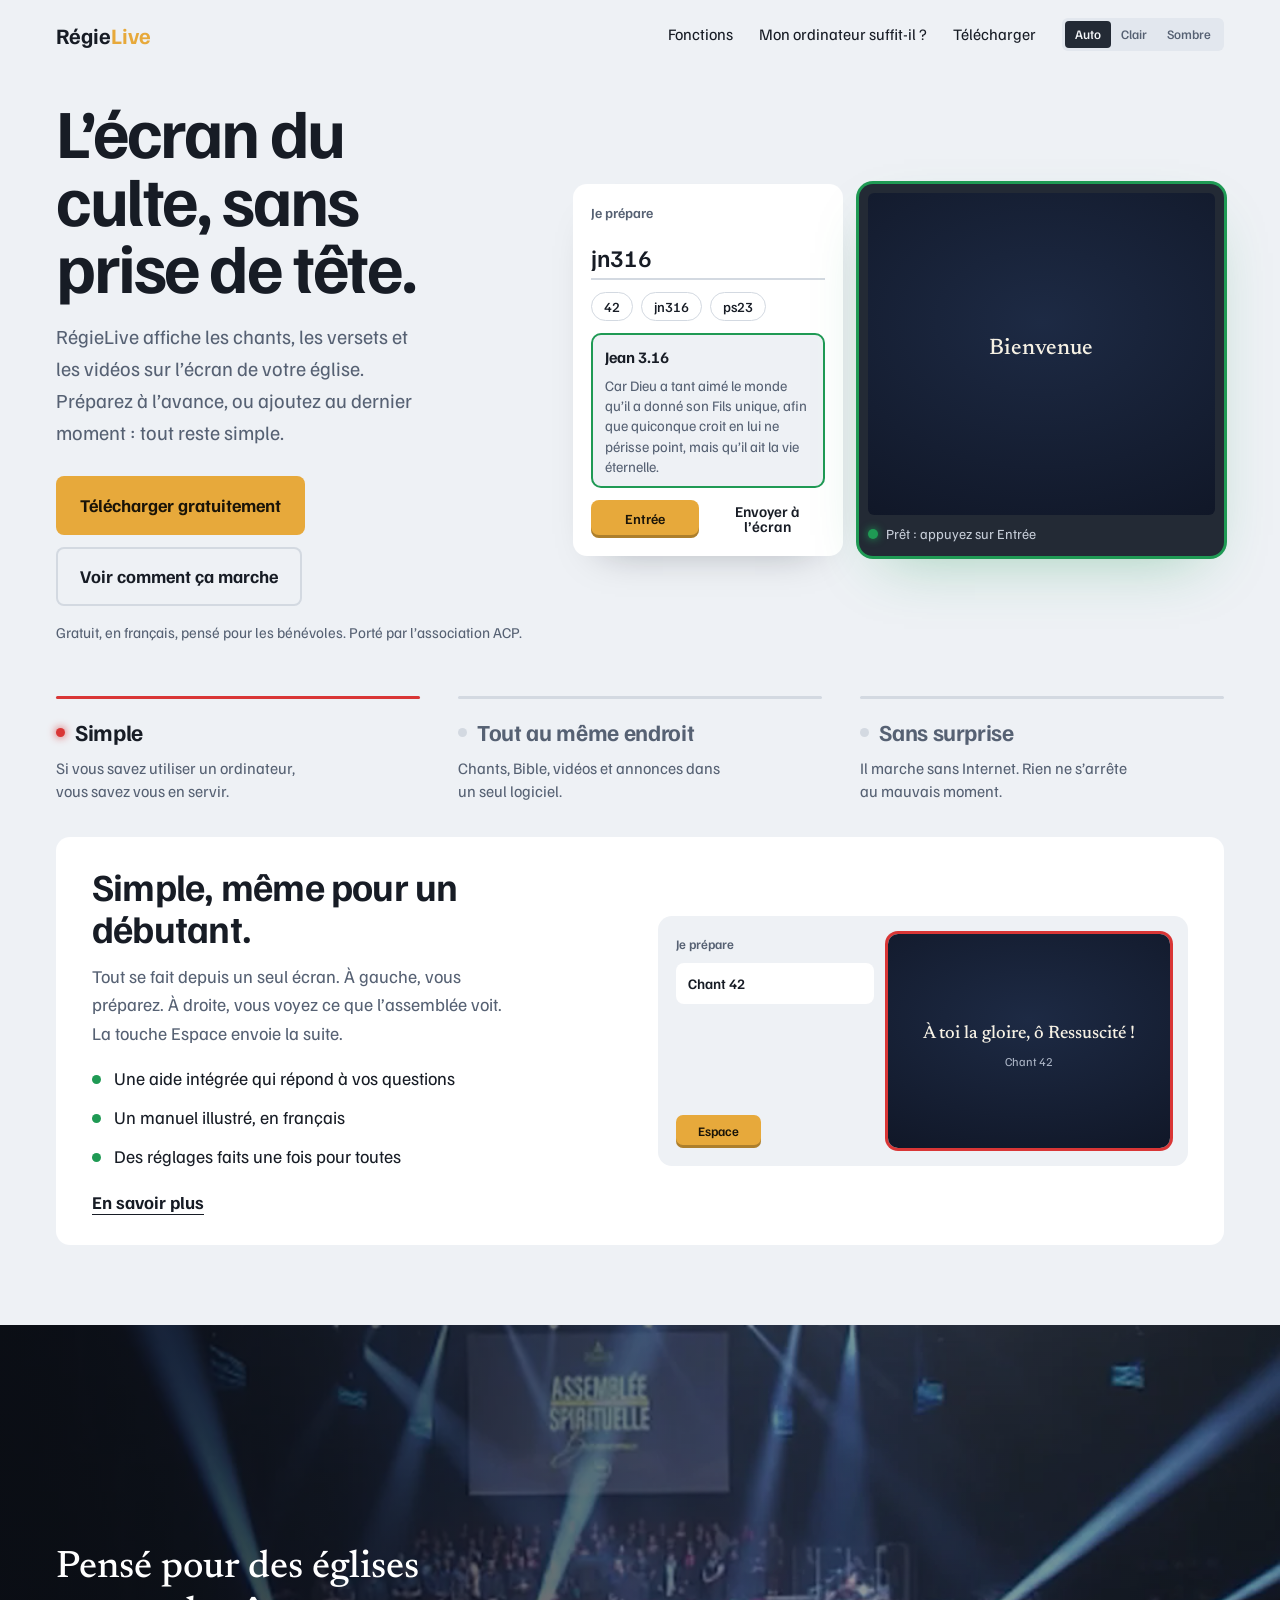
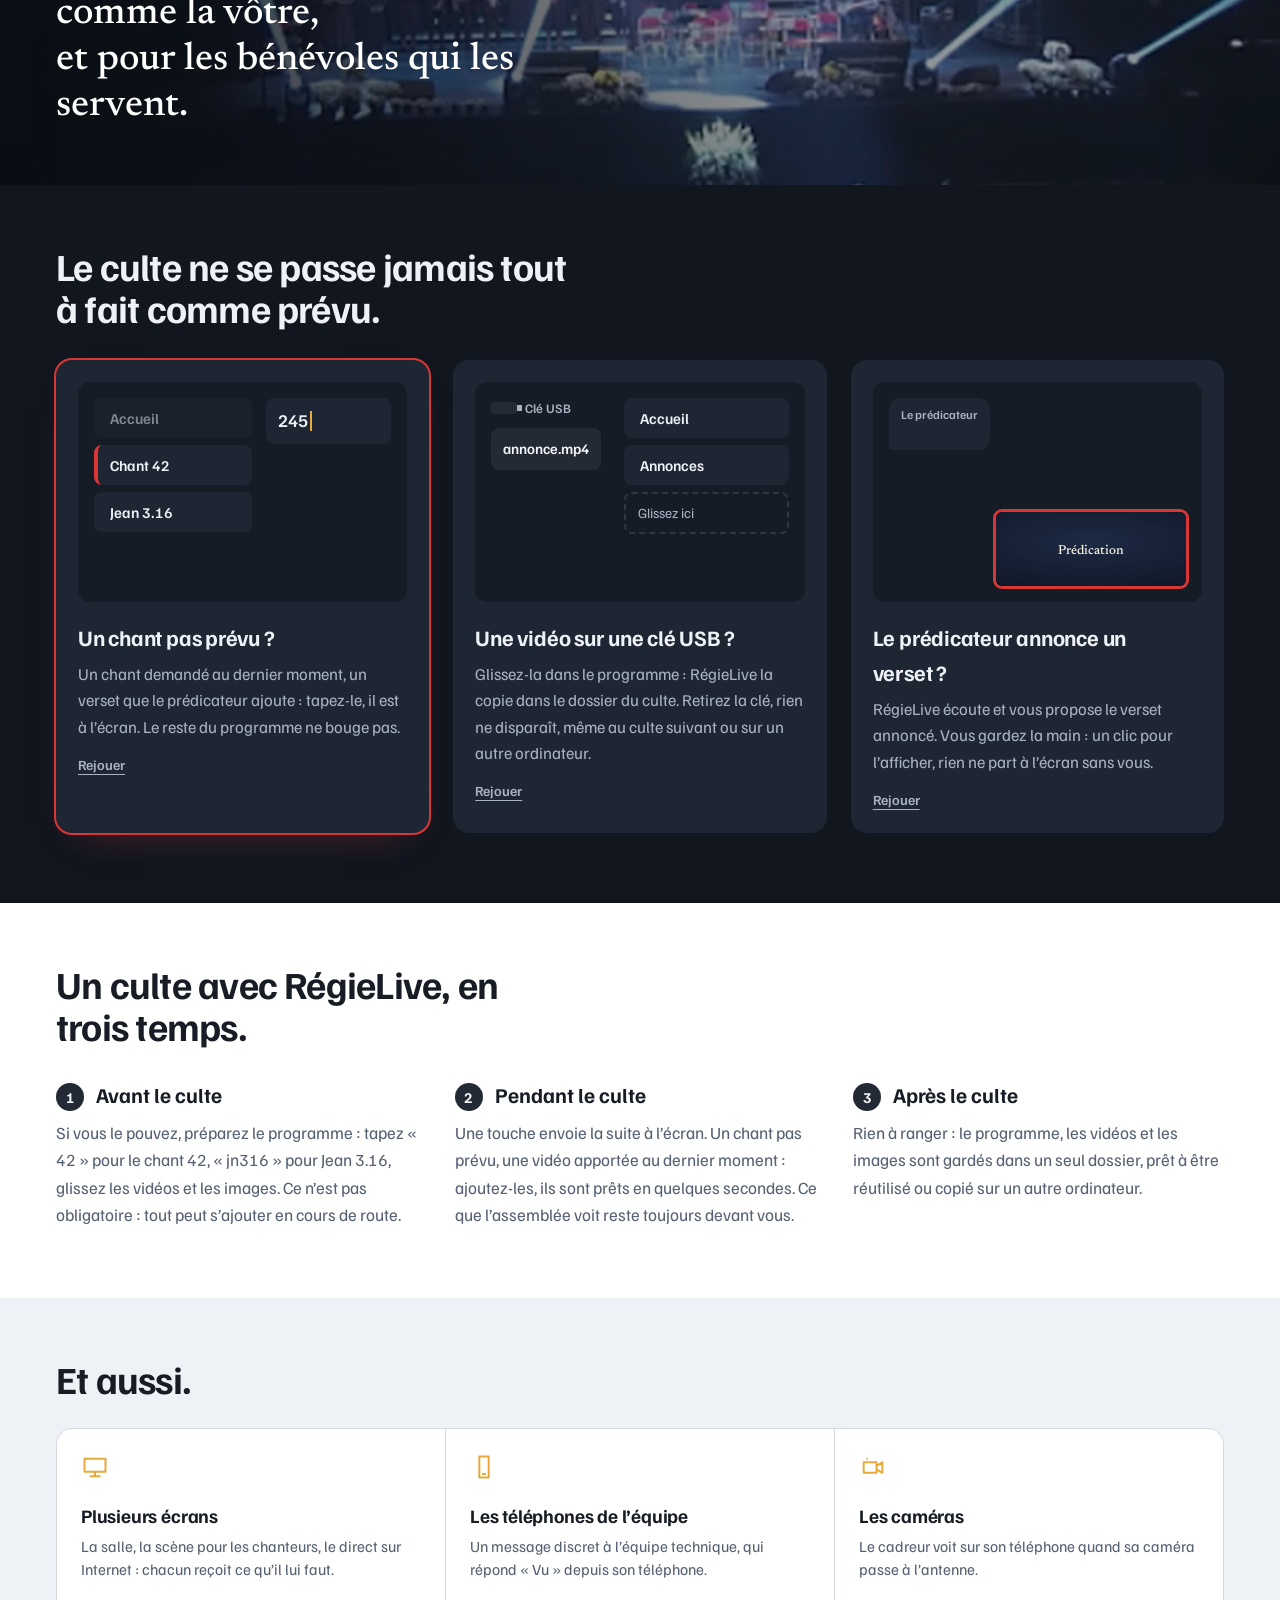
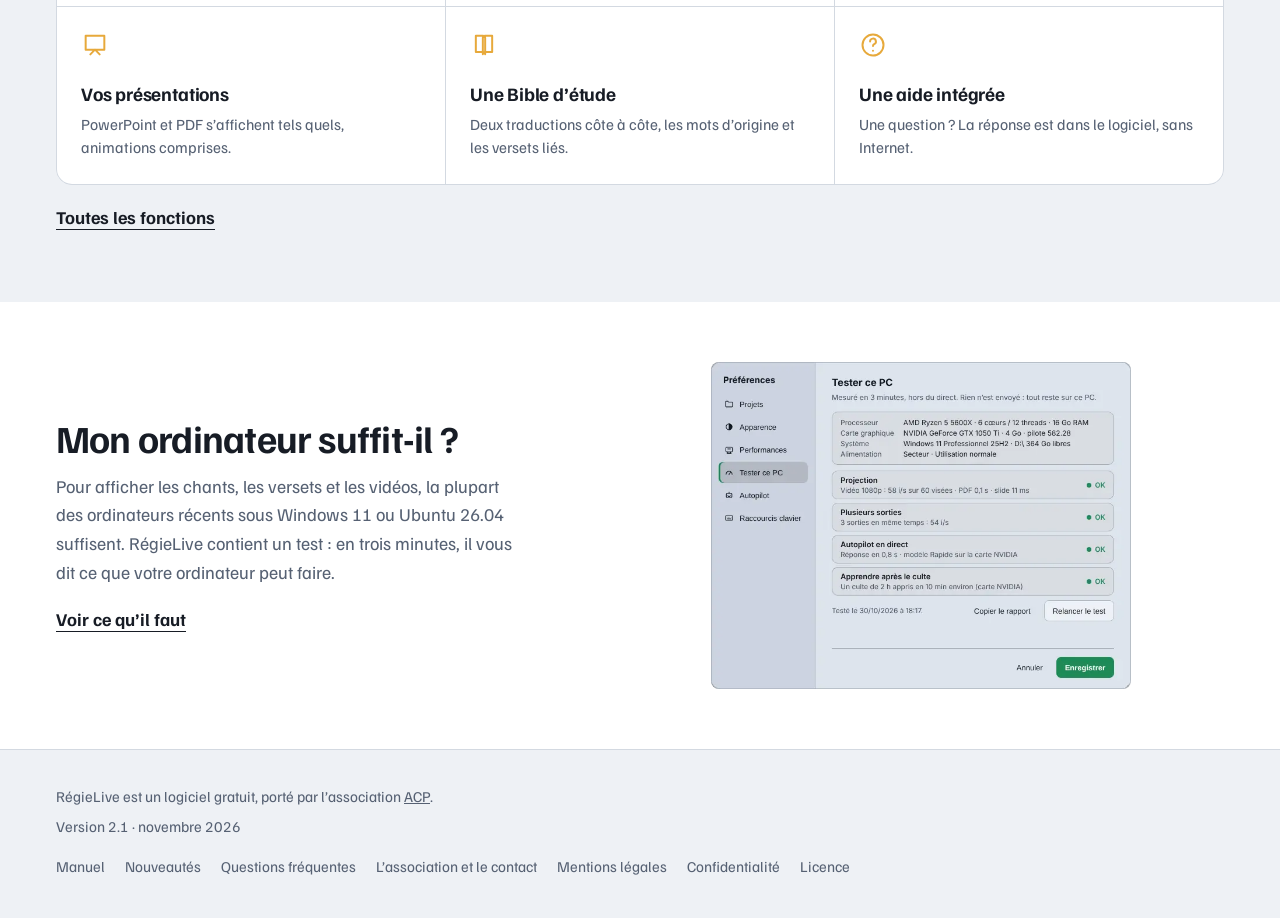
==== index.html @ 7fa7a5da "Dates : mois et année seulement (pied de page, Télécharger, Nouveautés 2.1, manuel) Co-Authored-By: " ====
<!doctype html>
<html lang="fr"><head><meta charset="utf-8"><meta name="viewport" content="width=device-width,initial-scale=1">
<meta name="darkreader-lock"><!-- le site a ses propres thèmes clair et sombre : Dark Reader ne le modifie pas -->
<meta name="color-scheme" content="light dark">
<title>RégieLive — l’écran du culte, sans prise de tête</title>
<meta name="description" content="RégieLive affiche les chants, les versets et les vidéos sur l’écran de votre église. Gratuit, en français, pensé pour les bénévoles.">
<link rel="canonical" href="https://regielive.github.io/">
<meta property="og:type" content="website"><meta property="og:locale" content="fr_FR"><meta property="og:site_name" content="RégieLive">
<meta property="og:title" content="RégieLive — l’écran du culte, sans prise de tête"><meta property="og:description" content="RégieLive affiche les chants, les versets et les vidéos sur l’écran de votre église. Gratuit, en français, pensé pour les bénévoles.">
<meta property="og:url" content="https://regielive.github.io/"><meta property="og:image" content="https://regielive.github.io/img/partage.png">
<meta name="twitter:card" content="summary_large_image">
<link rel="icon" href="img/icone.png" type="image/png"><link rel="apple-touch-icon" href="img/icone-180.png">
<link rel="preload" href="assets/polices/familjen-grotesk-latin-wght-normal.woff2" as="font" type="font/woff2" crossorigin>
<link rel="stylesheet" href="assets/site.css">
<script>try{const t=localStorage.getItem("rl-theme");if(t==="clair"||t==="sombre")document.documentElement.dataset.theme=t;}catch(_){}</script>
</head><body>
<a class="skip" href="#contenu">Aller au contenu</a>
<header class="l"><a class="logo" href="index.html" aria-label="RégieLive, accueil">Régie<b>Live</b></a>
 <nav aria-label="Menu principal"><a href="fonctions.html">Fonctions</a><a href="ordinateur.html">Mon ordinateur suffit-il ?</a><a href="telecharger.html">Télécharger</a>
  <div class="theme" role="group" aria-label="Apparence"><button data-t="auto">Auto</button><button data-t="clair">Clair</button><button data-t="sombre">Sombre</button></div>
  <details class="menu-m"><summary>Menu</summary><div><a href="index.html">Accueil</a><a href="fonctions.html">Fonctions</a><a href="ordinateur.html">Mon ordinateur suffit-il ?</a><a href="telecharger.html">Télécharger</a><a href="manuel.html">Manuel</a><a href="nouveautes.html">Nouveautés</a><a href="questions.html">Questions fréquentes</a><a href="association.html">L’association et le contact</a><a href="mentions-legales.html">Mentions légales</a><a href="confidentialite.html">Confidentialité</a><a href="licence.html">Licence</a></div></details></nav>
</header>
<main id="contenu">

<section class="hero l">
 <div>
  <h1>L’écran du culte, sans prise de tête.</h1>
  <p class="lead">RégieLive affiche les chants, les versets et les vidéos sur l’écran de votre église. Préparez à l’avance, ou ajoutez au dernier moment : tout reste simple.</p>
  <div class="cta"><a class="btn" href="telecharger.html">Télécharger gratuitement</a><a class="btn alt" href="#culte">Voir comment ça marche</a></div>
  <p class="gratuit">Gratuit, en français, pensé pour les bénévoles. Porté par l’association ACP.</p>
 </div>
 <div class="demo" id="demo" aria-label="Essayez : préparez puis envoyez à l’écran">
  <div class="prep">
   <p class="etiq">Je prépare</p>
   <label class="champ"><span class="sr">Numéro de chant ou référence biblique</span><input id="q" autocomplete="off" spellcheck="false" placeholder="42 ou jn316"></label>
   <div class="puces"><button data-q="42">42</button><button data-q="jn316">jn316</button><button data-q="ps23">ps23</button></div>
   <div class="carte-prep" id="cp"><b id="cpT">Tapez un numéro de chant ou un verset</b><span id="cpX">Par exemple 42, ou jn316 pour Jean 3.16.</span></div>
   <button class="espace" id="go" disabled><kbd id="kc">Espace</kbd><span>Envoyer à l’écran</span></button>
  </div>
  <figure class="eglise" id="eg">
   <div class="toile" id="toile"><p id="tx">Bienvenue</p><small id="tr"></small></div>
   <figcaption><i class="led"></i><span id="etat">L’écran de l’église</span></figcaption>
  </figure>
 </div>
</section>

<section class="l detail-w" aria-label="Pourquoi RégieLive">
 <div class="axes" role="tablist">
  <button class="ax on" role="tab" aria-selected="true" data-k="simple"><i></i><b>Simple</b><span>Si vous savez utiliser un ordinateur, vous savez vous en servir.</span></button>
  <button class="ax" role="tab" aria-selected="false" data-k="tout"><i></i><b>Tout au même endroit</b><span>Chants, Bible, vidéos et annonces dans un seul logiciel.</span></button>
  <button class="ax" role="tab" aria-selected="false" data-k="sur"><i></i><b>Sans surprise</b><span>Il marche sans Internet. Rien ne s’arrête au mauvais moment.</span></button>
 </div>
 <div class="detail" role="tabpanel" aria-live="polite"><div><h2 id="dt"></h2><p id="dp"></p><ul id="dl"></ul><a class="plus" href="fonctions.html" id="dm">En savoir plus</a></div><div class="stage" id="stage" aria-hidden="true"></div></div>
</section>

<section class="bande" aria-label="RégieLive pendant un culte">
 <img src="img/culte.webp" alt="Une assemblée pendant un culte, l’écran au-dessus de la scène" loading="lazy"><!-- À COMPLÉTER : photo provisoire, à remplacer par une vraie photo de culte (avec l’accord des personnes visibles) -->
 <div class="bande-t l"><p>Pensé pour des églises comme la vôtre,<br>et pour les bénévoles qui les servent.</p></div>
</section>
<section class="imprevu l" aria-labelledby="imp-t">
 <h2 id="imp-t">Le culte ne se passe jamais tout à fait comme prévu.</h2>
 <div class="imp-g">
  <article class="imp" id="impA">
   <div class="scene">
    <div class="prog" aria-hidden="true">
     <div class="it fait">Accueil</div><div class="it ecran" id="aCur">Chant 42</div><div class="it">Jean 3.16</div>
    </div>
    <div class="tape" aria-hidden="true"><span id="aTape"></span><i></i></div>
   </div>
   <h3>Un chant pas prévu&nbsp;?</h3>
   <p>Un chant demandé au dernier moment, un verset que le prédicateur ajoute : tapez-le, il est à l’écran. Le reste du programme ne bouge pas.</p>
   <button class="rejouer" data-r="A">Rejouer</button>
  </article>
  <article class="imp" id="impB">
   <div class="scene">
    <div class="usb" id="usb"><span class="cle">Clé USB</span><span class="fichier" id="fic" tabindex="0" role="button" aria-label="Faire glisser annonce.mp4 dans le programme">annonce.mp4</span></div>
    <div class="prog zone" id="zone"><div class="it">Accueil</div><div class="it">Annonces</div><div class="depot" id="depot">Glissez ici</div></div>
   </div>
   <h3>Une vidéo sur une clé USB&nbsp;?</h3>
   <p>Glissez-la dans le programme : RégieLive la copie dans le dossier du culte. Retirez la clé, rien ne disparaît, même au culte suivant ou sur un autre ordinateur.</p>
   <button class="rejouer" data-r="B">Rejouer</button>
  </article>
  <article class="imp" id="impC">
   <div class="scene sceneC">
    <div class="voix" id="voix" aria-hidden="true"><span class="qui">Le prédicateur</span><span id="cTxt"></span></div>
    <div class="propose" id="prop"><span>Jean 3.16</span><button id="cAff">Afficher</button></div>
    <div class="mini" id="mini"><p id="cEcran">Prédication</p></div>
   </div>
   <h3>Le prédicateur annonce un verset&nbsp;?</h3>
   <p>RégieLive écoute et vous propose le verset annoncé. Vous gardez la main : un clic pour l’afficher, rien ne part à l’écran sans vous.</p>
   <button class="rejouer" data-r="C">Rejouer</button>
  </article>
 </div>
</section>
<section class="etapes l" id="culte">
 <h2>Un culte avec RégieLive, en trois temps.</h2>
 <div class="trois">
  <div><h3>Avant le culte</h3><p>Si vous le pouvez, préparez le programme : tapez « 42 » pour le chant 42, « jn316 » pour Jean 3.16, glissez les vidéos et les images. Ce n’est pas obligatoire : tout peut s’ajouter en cours de route.</p></div>
  <div><h3>Pendant le culte</h3><p>Une touche envoie la suite à l’écran. Un chant pas prévu, une vidéo apportée au dernier moment : ajoutez-les, ils sont prêts en quelques secondes. Ce que l’assemblée voit reste toujours devant vous.</p></div>
  <div><h3>Après le culte</h3><p>Rien à ranger : le programme, les vidéos et les images sont gardés dans un seul dossier, prêt à être réutilisé ou copié sur un autre ordinateur.</p></div>
 </div>
</section>

<section class="aussi l" aria-labelledby="aussi-t">
 <h2 id="aussi-t">Et aussi.</h2>
 <div class="tuiles">
  <div class="tuile"><svg viewBox="0 0 24 24" aria-hidden="true"><path d="M3 5h18v11H3zM8 20h8M12 16v4"/></svg><h3>Plusieurs écrans</h3><p>La salle, la scène pour les chanteurs, le direct sur Internet : chacun reçoit ce qu’il lui faut.</p></div>
  <div class="tuile"><svg viewBox="0 0 24 24" aria-hidden="true"><path d="M8 3h8v18H8zM11 18h2"/></svg><h3>Les téléphones de l’équipe</h3><p>Un message discret à l’équipe technique, qui répond « Vu » depuis son téléphone.</p></div>
  <div class="tuile"><svg viewBox="0 0 24 24" aria-hidden="true"><path d="M4 8h11v9H4zM15 11l5-3v9l-5-3M7 5h.01"/></svg><h3>Les caméras</h3><p>Le cadreur voit sur son téléphone quand sa caméra passe à l’antenne.</p></div>
  <div class="tuile"><svg viewBox="0 0 24 24" aria-hidden="true"><path d="M4 4h16v12H4zM8 20l4-4 4 4"/></svg><h3>Vos présentations</h3><p>PowerPoint et PDF s’affichent tels quels, animations comprises.</p></div>
  <div class="tuile"><svg viewBox="0 0 24 24" aria-hidden="true"><path d="M5 4h6a2 2 0 0 1 2 2v14a2 2 0 0 0-2-2H5zM19 4h-6a2 2 0 0 0-2 2v14a2 2 0 0 1 2-2h6z"/></svg><h3>Une Bible d’étude</h3><p>Deux traductions côte à côte, les mots d’origine et les versets liés.</p></div>
  <div class="tuile"><svg viewBox="0 0 24 24" aria-hidden="true"><path d="M12 21a9 9 0 1 0 0-18 9 9 0 0 0 0 18zM9.5 9a2.5 2.5 0 1 1 3.5 2.3c-.6.3-1 .9-1 1.6M12 17h.01"/></svg><h3>Une aide intégrée</h3><p>Une question ? La réponse est dans le logiciel, sans Internet.</p></div>
 </div>
 <a class="plus" href="fonctions.html">Toutes les fonctions</a>
</section>
<section class="pc l" id="pc">
 <div><h2>Mon ordinateur suffit-il ?</h2><p>Pour afficher les chants, les versets et les vidéos, la plupart des ordinateurs récents sous Windows 11 ou Ubuntu 26.04 suffisent. RégieLive contient un test : en trois minutes, il vous dit ce que votre ordinateur peut faire.</p><a class="plus" href="ordinateur.html">Voir ce qu’il faut</a></div>
 <div><img class="v-clair" src="img/s13-bench.webp" alt="Le test « Tester ce PC » de RégieLive" loading="lazy"><img class="v-sombre" src="img/s13-bench-sombre.webp" alt="Le test « Tester ce PC » de RégieLive" loading="lazy"></div>
</section>

</main>
<footer class="l"><div class="pied"><span>RégieLive est un logiciel gratuit, porté par l’association <a href="https://acproduction-asso.github.io" target="_blank" rel="noopener">ACP</a>.</span><span>Version 2.1 · novembre 2026</span></div><nav aria-label="Pied de page"><a href="manuel.html">Manuel</a><a href="nouveautes.html">Nouveautés</a><a href="questions.html">Questions fréquentes</a><a href="association.html">L’association et le contact</a><a href="mentions-legales.html">Mentions légales</a><a href="confidentialite.html">Confidentialité</a><a href="licence.html">Licence</a></nav></footer>
<script src="assets/theme.js"></script><script src="assets/accueil.js"></script>
</body></html>
---- assets/site.css ----
/* Site RégieLive — style commun. Polices : Familjen Grotesk et Newsreader (licence SIL OFL). */
@font-face{font-family:'Familjen Grotesk Variable';font-style:normal;font-display:swap;font-weight:400 700;src:url(polices/familjen-grotesk-latin-wght-normal.woff2) format('woff2-variations');unicode-range: U+0000-00FF,U+0131,U+0152-0153,U+02BB-02BC,U+02C6,U+02DA,U+02DC,U+0304,U+0308,U+0329,U+2000-206F,U+20AC,U+2122,U+2191,U+2193,U+2212,U+2215,U+FEFF,U+FFFD}
@font-face{font-family:'Familjen Grotesk Variable';font-style:normal;font-display:swap;font-weight:400 700;src:url(polices/familjen-grotesk-latin-ext-wght-normal.woff2) format('woff2-variations');unicode-range: U+0100-02BA,U+02BD-02C5,U+02C7-02CC,U+02CE-02D7,U+02DD-02FF,U+0304,U+0308,U+0329,U+1D00-1DBF,U+1E00-1E9F,U+1EF2-1EFF,U+2020,U+20A0-20AB,U+20AD-20C0,U+2113,U+2C60-2C7F,U+A720-A7FF}
@font-face{font-family:'Newsreader Variable';font-style:normal;font-display:swap;font-weight:200 800;src:url(polices/newsreader-latin-wght-normal.woff2) format('woff2-variations');unicode-range: U+0000-00FF,U+0131,U+0152-0153,U+02BB-02BC,U+02C6,U+02DA,U+02DC,U+0304,U+0308,U+0329,U+2000-206F,U+20AC,U+2122,U+2191,U+2193,U+2212,U+2215,U+FEFF,U+FFFD}
@font-face{font-family:'Newsreader Variable';font-style:normal;font-display:swap;font-weight:200 800;src:url(polices/newsreader-latin-ext-wght-normal.woff2) format('woff2-variations');unicode-range: U+0100-02BA,U+02BD-02C5,U+02C7-02CC,U+02CE-02D7,U+02DD-02FF,U+0304,U+0308,U+0329,U+1D00-1DBF,U+1E00-1E9F,U+1EF2-1EFF,U+2020,U+20A0-20AB,U+20AD-20C0,U+2113,U+2C60-2C7F,U+A720-A7FF}

:root{--fond:#eef1f5;--panneau:#e2e7ee;--touche:#232a35;--toucheT:#f4f6f9;--encre:#171c25;--doux:#566173;--trait:#d3d9e1;--ecran:#10141b;--ecranT:#d7dde6;
 --rouge:#d93636;--vert:#1f9a54;--or:#e7a93b;--carte:#ffffff}
@media (prefers-color-scheme:dark){:root:not([data-theme="clair"]){--fond:#1b2029;--panneau:#262c37;--touche:#3a4250;--toucheT:#eef1f5;--encre:#e9edf3;--doux:#a3adbd;--trait:#333b48;--ecran:#0c0f15;--carte:#222833}}
:root[data-theme="sombre"]{--fond:#1b2029;--panneau:#262c37;--touche:#3a4250;--toucheT:#eef1f5;--encre:#e9edf3;--doux:#a3adbd;--trait:#333b48;--ecran:#0c0f15;--carte:#222833}
*{box-sizing:border-box;margin:0}
html{background:var(--fond);color-scheme:light}
@media (prefers-color-scheme:dark){html:not([data-theme="clair"]){color-scheme:dark}}
html[data-theme="sombre"]{color-scheme:dark}
body{min-height:100vh;color:var(--encre);font:400 18px/1.6 "Familjen Grotesk Variable",system-ui,sans-serif;}
a{color:inherit}
.l{padding-left:clamp(16px,5vw,56px);padding-right:clamp(16px,5vw,56px)}
header{display:flex;justify-content:space-between;align-items:center;gap:16px;padding-top:18px;padding-bottom:18px}
.logo{font:700 22px/1 "Familjen Grotesk Variable"}.logo b{color:var(--or)}
nav{display:flex;gap:26px;font-size:16px;align-items:center}nav a{text-decoration:none}nav a:hover{text-decoration:underline;text-underline-offset:5px}
.theme{display:flex;background:var(--panneau);border-radius:6px;padding:3px}
.theme button{border:0;background:transparent;color:var(--doux);font:500 13px/1 "Familjen Grotesk Variable";padding:7px 10px;border-radius:4px;cursor:pointer}
.theme button[aria-pressed="true"]{background:var(--touche);color:var(--toucheT)}
.theme button:focus-visible,.btn:focus-visible,.ax:focus-visible,.plus:focus-visible{outline:3px solid var(--or);outline-offset:3px}
/* accueil */
.hero{padding-top:28px;padding-bottom:44px;display:grid;grid-template-columns:.9fr 1.25fr;gap:48px;align-items:center}
h1{font:700 clamp(40px,5.4vw,78px)/.98 "Familjen Grotesk Variable";letter-spacing:-.035em;max-width:11ch}
.lead{margin-top:20px;color:var(--doux);max-width:34ch;font-size:20px}
.cta{margin-top:28px;display:flex;gap:12px;flex-wrap:wrap;align-items:center}
.btn{padding:15px 24px;border-radius:8px;background:var(--or);color:#1a1408;font-weight:700;text-decoration:none;display:inline-block;transition:transform .15s}.btn:hover{transform:translateY(-1px)}
.btn.alt{background:transparent;color:var(--encre);box-shadow:inset 0 0 0 2px var(--trait)}.btn.alt:hover{box-shadow:inset 0 0 0 2px var(--encre)}
.gratuit{margin-top:14px;font-size:15px;color:var(--doux)}
/* le moniteur « à l'antenne » */
.mon{background:var(--touche);border-radius:12px;padding:9px 9px 11px;box-shadow:0 0 0 3px var(--rouge),0 24px 60px -24px rgba(217,54,54,.45),0 30px 60px -30px rgba(10,15,25,.5);transition:box-shadow .3s}
.mon.pvw{box-shadow:0 0 0 3px var(--vert),0 24px 60px -24px rgba(31,154,84,.4),0 30px 60px -30px rgba(10,15,25,.5)}
.mon .img{transition:opacity .35s}.mon .img.out{opacity:.15}
.mon .img{aspect-ratio:16/10;background:var(--ecran) center/cover no-repeat;border-radius:3px;display:grid;place-items:end start;transition:background-image .2s}
.mon figcaption{color:#c6cdd8;font-size:14px;margin-top:8px;display:flex;align-items:center;gap:8px}
.led{width:10px;height:10px;border-radius:50%;background:var(--rouge);box-shadow:0 0 8px var(--rouge)}
/* mini-démo : préparer à gauche, l'écran de l'église à droite */
.demo{display:grid;grid-template-columns:.85fr 1.15fr;gap:16px;align-items:stretch}
.prep{background:var(--carte);border-radius:14px;padding:18px;display:flex;flex-direction:column;gap:12px;box-shadow:0 20px 40px -28px rgba(10,15,25,.35)}
.etiq{font-size:14px;color:var(--doux);font-weight:600}
.sr{position:absolute;width:1px;height:1px;overflow:hidden;clip:rect(0 0 0 0)}
.champ input{width:100%;font:600 24px/1.2 "Familjen Grotesk Variable";color:var(--encre);background:transparent;border:0;border-bottom:2px solid var(--trait);padding:6px 0}
.champ input:focus{outline:none;border-bottom-color:var(--or)}
.puces{display:flex;gap:8px}.puces button{border:1px solid var(--trait);background:transparent;color:var(--encre);border-radius:999px;padding:4px 12px;font:500 14px/1.4 "Familjen Grotesk Variable";cursor:pointer}
.puces button:hover,.puces button:focus-visible{border-color:var(--or);outline:none}
.carte-prep{border-radius:10px;background:var(--fond);padding:12px 14px;min-height:92px;transition:box-shadow .25s}
.carte-prep b{display:block;font-size:16px}.carte-prep span{display:block;color:var(--doux);font-size:14.5px;line-height:1.4;margin-top:4px}
.carte-prep.pret{box-shadow:inset 0 0 0 2px var(--vert)}
.espace{margin-top:auto;display:flex;align-items:center;gap:12px;border:0;background:transparent;color:var(--encre);font:600 15px/1 "Familjen Grotesk Variable";cursor:pointer;padding:0}
.espace kbd{font:600 14px/1 "Familjen Grotesk Variable";padding:12px 34px;border-radius:8px;background:var(--fond);box-shadow:inset 0 -3px 0 var(--trait),0 0 0 1px var(--trait);color:var(--encre);transition:transform .08s,box-shadow .08s}
.espace:not(:disabled) kbd{background:var(--or);color:#1a1408;box-shadow:inset 0 -3px 0 rgba(0,0,0,.25)}
.espace.appui kbd{transform:translateY(2px);box-shadow:inset 0 -1px 0 rgba(0,0,0,.25)}
.espace:disabled{cursor:default;color:var(--doux)}
.espace:focus-visible{outline:3px solid var(--or);outline-offset:4px;border-radius:8px}
.eglise{background:var(--touche);border-radius:14px;padding:9px 9px 11px;box-shadow:0 0 0 3px var(--rouge),0 24px 60px -24px rgba(217,54,54,.45);transition:box-shadow .3s;display:flex;flex-direction:column}
.eglise.pvw{box-shadow:0 0 0 3px var(--vert),0 24px 60px -24px rgba(31,154,84,.4)}
.toile{flex:1;aspect-ratio:16/10;border-radius:6px;background:radial-gradient(120% 90% at 50% 40%,#1d2a44,#0d1220);display:grid;place-content:center;text-align:center;padding:6% 8%;overflow:hidden}
.toile p{color:#f6f1e4;font:500 clamp(17px,1.75vw,26px)/1.28 "Newsreader Variable",Georgia,serif;text-wrap:balance;transition:opacity .3s,transform .3s}
.toile small{color:#aeb7c8;font-size:13px;margin-top:10px;display:block;transition:opacity .3s}
.toile.sort p,.toile.sort small{opacity:0;transform:translateY(-8px)}
.toile.entre p{animation:entre .4s ease}
@keyframes entre{from{opacity:0;transform:translateX(-18px)}to{opacity:1;transform:none}}
.eglise figcaption{color:#c6cdd8;font-size:14px;margin-top:8px;display:flex;align-items:center;gap:8px}
.eglise .led{width:10px;height:10px;border-radius:50%;background:var(--rouge);box-shadow:0 0 8px var(--rouge)}
.eglise.pvw .led{background:var(--vert);box-shadow:0 0 8px var(--vert)}
@media (max-width:900px){.demo{grid-template-columns:1fr}.eglise{order:-1}}
@media (prefers-reduced-motion:reduce){.toile p,.toile small,.eglise,.carte-prep{transition:none}.toile.entre p{animation:none}}
/* trois onglets : titre, phrase, trait qui se remplit (rouge = à l'écran, vert au survol) */
.axes{display:grid;grid-template-columns:repeat(3,1fr);gap:clamp(18px,3vw,40px);margin-top:8px}
.ax{appearance:none;border:0;background:none;color:var(--encre);text-align:left;cursor:pointer;padding:18px 0 4px;font:inherit;position:relative}
.ax::before{content:"";position:absolute;left:0;right:0;top:0;height:3px;border-radius:2px;background:var(--trait)}
.ax i{position:absolute;left:0;top:0;height:3px;border-radius:2px;width:0;background:var(--rouge)}
.ax:hover::before{background:var(--vert)}
.ax.on i{width:100%}
.ax.on.anim i{width:0;animation:remplit var(--d,7s) linear forwards}
@keyframes remplit{to{width:100%}}
.ax b{display:flex;align-items:center;gap:10px;font-size:clamp(20px,1.8vw,24px);letter-spacing:-.015em}
.ax b::before{content:"";width:9px;height:9px;border-radius:50%;background:var(--trait);flex:none;transition:background .2s,box-shadow .2s}
.ax:hover b::before{background:var(--vert)}
.ax.on b::before{background:var(--rouge);box-shadow:0 0 8px var(--rouge)}
.ax span{display:block;color:var(--doux);font-size:16px;line-height:1.45;margin-top:6px;max-width:30ch}
.ax:not(.on) b{color:var(--doux)}
/* le détail de l'axe choisi */
.detail{margin-top:30px;padding:28px clamp(20px,3vw,36px);background:var(--carte);border-radius:14px;max-width:none}
.detail-w{padding-bottom:80px}
.detail h2{font:700 clamp(28px,3vw,40px)/1.1 "Familjen Grotesk Variable";letter-spacing:-.02em}
.detail p{margin-top:12px;color:var(--doux);max-width:42ch}
.detail ul{margin-top:16px;padding:0;list-style:none;display:grid;grid-template-columns:1fr 1fr;gap:10px 32px}@media (max-width:900px){.detail ul{grid-template-columns:1fr}}
.detail li{padding-left:22px;position:relative}.detail li::before{content:"";position:absolute;left:0;top:.62em;width:9px;height:9px;border-radius:50%;background:var(--vert)}
.plus{display:inline-block;margin-top:18px;font-weight:700;text-underline-offset:5px}
.detail img{width:100%;border-radius:8px;display:block;border:1px solid var(--trait)}
/* section « imprévus » : deux mini-animations */
.imprevu{border-top:1px solid var(--trait);padding-top:60px;padding-bottom:70px}
.imprevu h2{font:700 clamp(28px,3vw,40px)/1.1 "Familjen Grotesk Variable";letter-spacing:-.02em;max-width:24ch}
.imp-g{margin-top:30px;display:grid;grid-template-columns:repeat(3,1fr);gap:24px}
.imp{background:var(--carte);border-radius:16px;padding:22px;display:flex;flex-direction:column}
.imp h3{font-size:22px;margin-top:18px;letter-spacing:-.01em}.imp p{margin-top:6px;color:var(--doux);font-size:16.5px;max-width:44ch}
.rejouer{align-self:flex-start;margin-top:14px;border:0;background:none;color:var(--doux);font:600 14px/1 "Familjen Grotesk Variable";text-decoration:underline;text-underline-offset:4px;cursor:pointer;padding:4px 0}
.rejouer:focus-visible,.fichier:focus-visible{outline:3px solid var(--or);outline-offset:3px;border-radius:6px}
.scene{position:relative;height:220px;border-radius:12px;background:var(--fond);padding:16px;display:flex;gap:14px;align-items:flex-start;overflow:hidden}
.prog{flex:1;display:flex;flex-direction:column;gap:7px}
.it{background:var(--carte);border-radius:8px;padding:8px 12px;font-size:15px;font-weight:600;border-left:4px solid transparent;transition:border-color .3s,box-shadow .3s,opacity .3s}
.it.fait{opacity:.5}.it.ecran{border-left-color:var(--rouge)}
.it.nouveau{box-shadow:0 0 0 2px var(--vert);animation:pousse .45s ease}
@keyframes pousse{from{opacity:0;transform:translateY(-6px);max-height:0;padding-top:0;padding-bottom:0}to{opacity:1;max-height:40px}}
.tape{width:42%;background:var(--carte);border-radius:8px;padding:10px 12px;font:600 18px/1.3 "Familjen Grotesk Variable";min-height:46px;display:flex;align-items:center}
.tape i{width:2px;height:20px;background:var(--or);margin-left:2px;animation:clign 1s steps(1) infinite}@keyframes clign{50%{opacity:0}}
.usb{width:40%;display:flex;flex-direction:column;gap:10px;align-items:flex-start;transition:opacity .5s,transform .5s}
.usb.retiree{opacity:0;transform:translateX(-20px)}
.cle{font-size:13px;color:var(--doux);font-weight:600;display:flex;align-items:center;gap:8px}
.cle::before{content:"";width:26px;height:12px;border-radius:3px;background:var(--touche);box-shadow:8px 0 0 -3px var(--doux)}
.fichier{background:var(--touche);color:var(--toucheT);border-radius:8px;padding:9px 12px;font-size:14.5px;font-weight:600;cursor:grab;touch-action:none;user-select:none;position:relative;z-index:2;transition:transform .7s cubic-bezier(.4,0,.2,1)}
.fichier.drag{transition:none;cursor:grabbing;box-shadow:0 10px 24px -8px rgba(0,0,0,.4)}
.depot{border:2px dashed var(--trait);border-radius:8px;padding:8px 12px;font-size:14px;color:var(--doux);transition:border-color .2s,background .2s}
.depot.vise{border-color:var(--vert);background:rgba(31,154,84,.08)}
.copie{display:inline-block;margin-left:8px;font-size:12.5px;font-weight:600;color:var(--vert)}
@media (max-width:900px){.imp-g{grid-template-columns:1fr}}
@media (prefers-reduced-motion:reduce){.it.nouveau{animation:none}.tape i{animation:none}.fichier,.usb{transition:none}}
.imp{transition:box-shadow .3s}.imp.joue{box-shadow:0 0 0 2px var(--rouge),0 18px 40px -26px rgba(217,54,54,.5)}
@media (prefers-reduced-motion:reduce){.imp{transition:none}}
/* carte Autopilot */
.sceneC{flex-direction:column;gap:10px}
.voix{background:var(--carte);border-radius:12px 12px 12px 3px;padding:9px 12px;font-size:14.5px;line-height:1.35;max-width:92%;min-height:52px}
.voix .qui{display:block;font-size:12px;color:var(--doux);font-weight:600;margin-bottom:2px}
.propose{align-self:flex-end;display:flex;align-items:center;gap:10px;background:#1d2a44;color:#eef2f8;border-radius:12px 12px 3px 12px;padding:7px 8px 7px 12px;font-size:14px;font-weight:600;opacity:0;transform:translateY(6px);transition:opacity .3s,transform .3s}
.propose.vu{opacity:1;transform:none}
.propose button{border:0;border-radius:7px;background:var(--or);color:#1a1408;font:700 13px/1 "Familjen Grotesk Variable";padding:7px 10px;cursor:pointer;transition:transform .08s}
.propose button.appui{transform:scale(.94)}
.propose button:focus-visible{outline:3px solid var(--or);outline-offset:2px}
.mini{margin-top:auto;align-self:flex-end;width:64%;height:74px;border-radius:6px;background:radial-gradient(120% 90% at 50% 40%,#1d2a44,#0d1220);display:grid;place-items:center;padding:6px 10px;text-align:center;box-shadow:0 0 0 3px var(--rouge)}
.mini p{color:#f6f1e4;font:500 13px/1.3 "Newsreader Variable",Georgia,serif}
/* Et aussi : petites sections accolées */
.aussi{border-top:1px solid var(--trait);padding-top:60px;padding-bottom:70px}
.aussi h2{font:700 clamp(28px,3vw,40px)/1.1 "Familjen Grotesk Variable";letter-spacing:-.02em}
.tuiles{margin-top:28px;display:grid;grid-template-columns:repeat(3,1fr);gap:1px;background:var(--trait);border:1px solid var(--trait);border-radius:16px;overflow:hidden}
.tuile{background:var(--carte);padding:24px 24px 26px}
.tuile svg{width:28px;height:28px;fill:none;stroke:var(--or);stroke-width:1.7;stroke-linecap:round;stroke-linejoin:round}
.tuile h3{font-size:19px;margin-top:12px;letter-spacing:-.01em}
.tuile p{margin-top:4px;color:var(--doux);font-size:15.5px;line-height:1.45}
@media (max-width:1100px){.imp-g{grid-template-columns:1fr 1fr}}@media (max-width:760px){.imp-g{grid-template-columns:1fr}}
@media (max-width:900px){.tuiles{grid-template-columns:1fr 1fr}}
@media (max-width:560px){.tuiles{grid-template-columns:1fr}}
@media (prefers-reduced-motion:reduce){.propose{transition:none}}
/* rythme : bande photo, bande sombre, alternance clair / blanc */
.bande{position:relative;height:clamp(300px,38vw,460px);overflow:hidden;background:#0d1118}
.bande img{width:100%;height:100%;object-fit:cover;display:block;opacity:.75}
.bande::after{content:"";position:absolute;inset:0;background:linear-gradient(90deg,rgba(10,13,20,.85),rgba(10,13,20,.25) 65%)}
.bande-t{position:absolute;inset:auto 0 clamp(28px,5vw,56px) 0;z-index:1}
.bande-t p{color:#fff;font:500 clamp(24px,3vw,40px)/1.2 "Newsreader Variable",Georgia,serif;max-width:22ch;text-wrap:balance}
.imprevu{--carte:#1f2633;--fond:#161c26;--encre:#eef1f6;--doux:#a9b2c2;--trait:#2e3644;background:#11161f;color:var(--encre);border-top:0!important}
.etapes{background:var(--carte);border-top:0!important}
.aussi{border-top:0!important}
.aussi .tuile{background:var(--carte)}
:root:not([data-theme="clair"]) .etapes{background:var(--carte)}
/* un culte avec RégieLive : vraie suite d'étapes */
.etapes{border-top:1px solid var(--trait);padding-top:60px;padding-bottom:70px}
.etapes h2,.pc h2{font:700 clamp(28px,3vw,40px)/1.1 "Familjen Grotesk Variable";letter-spacing:-.02em;max-width:22ch}
.trois{margin-top:30px;display:grid;grid-template-columns:repeat(3,1fr);gap:28px;counter-reset:e}
.trois div{counter-increment:e}
.trois h3{font-size:21px;display:flex;gap:12px;align-items:baseline}
.trois h3::before{content:counter(e);font-size:15px;width:28px;height:28px;border-radius:50%;background:var(--touche);color:var(--toucheT);display:inline-grid;place-items:center;flex:none}
.trois p{margin-top:8px;color:var(--doux);font-size:17px}
.pc{background:var(--carte);padding-top:60px;padding-bottom:60px;display:grid;grid-template-columns:1.2fr 1fr;gap:40px;align-items:center}
.pc p{margin-top:12px;color:var(--doux);max-width:46ch}
.pc img{width:100%;max-width:420px;border-radius:8px;display:block;justify-self:center}
footer{padding-top:34px;padding-bottom:40px;display:flex;justify-content:space-between;flex-wrap:wrap;gap:16px;font-size:15px;color:var(--doux)}
footer nav{gap:20px;font-size:15px}
@media (max-width:900px){.hero,.pc{grid-template-columns:1fr}.axes{grid-template-columns:1fr;gap:6px}.trois{grid-template-columns:1fr}header>nav>a{display:none}}
@media (prefers-reduced-motion:reduce){.mon,.mon .img{transition:none}.ax.on.anim i{animation:none;width:100%}}

/* ===== Éléments communs à toutes les pages ===== */
.logo{text-decoration:none}
.skip{position:absolute;left:-999px;top:8px;background:var(--or);color:#1a1408;padding:8px 12px;border-radius:6px;z-index:10}
.skip:focus{left:8px}
header nav a[aria-current="page"]{text-decoration:underline;text-decoration-thickness:2px;text-underline-offset:6px;text-decoration-color:var(--or)}
.menu-m{display:none;position:relative}
.menu-m summary{list-style:none;cursor:pointer;font:600 15px/1 "Familjen Grotesk Variable";padding:9px 12px;border-radius:6px;background:var(--panneau)}
.menu-m summary::-webkit-details-marker{display:none}
.menu-m[open] summary{background:var(--touche);color:var(--toucheT)}
.menu-m div{position:absolute;right:0;top:calc(100% + 6px);background:var(--carte);border-radius:12px;padding:8px;min-width:230px;box-shadow:0 20px 40px -18px rgba(10,15,25,.45);display:flex;flex-direction:column;z-index:20}
.menu-m div a{padding:10px 12px;border-radius:8px;text-decoration:none}
.menu-m div a:hover{background:var(--fond)}
@media (max-width:900px){.menu-m{display:block}}
footer{border-top:1px solid var(--trait);align-items:flex-start}
footer .pied{display:flex;flex-direction:column;gap:6px;max-width:44ch}
footer nav{flex-wrap:wrap;row-gap:8px}
footer nav a{text-decoration:none}footer nav a:hover{text-decoration:underline}
.a-completer{background:#ffe58a;color:#3a2c00;padding:1px 5px;border-radius:4px;font-weight:600;box-decoration-break:clone;-webkit-box-decoration-break:clone}

/* ===== Pages intérieures ===== */
.page-head{padding-top:40px;padding-bottom:36px}
.page-head h1{font-size:clamp(36px,4.6vw,62px);max-width:18ch}
.page-head .lead{max-width:52ch}
.prose{padding-bottom:80px;max-width:calc(760px + 2*clamp(16px,5vw,56px))}
.prose h2{font:700 clamp(24px,2.6vw,32px)/1.15 "Familjen Grotesk Variable";letter-spacing:-.02em;margin-top:52px;scroll-margin-top:20px}
.prose h2:first-child{margin-top:0}
.prose h3{font-size:20px;margin-top:28px;letter-spacing:-.01em}
.prose p,.prose ul,.prose ol{margin-top:12px;color:var(--doux)}
.prose p strong,.prose li strong{color:var(--encre)}
.prose ul,.prose ol{padding-left:22px}.prose li{margin-top:6px}
.prose a{text-underline-offset:4px}
.prose .note{font-size:15.5px;background:var(--carte);border-radius:12px;padding:14px 16px;border-left:4px solid var(--or)}
.prose figure{margin-top:22px}
.prose figure img{width:100%;border-radius:10px;display:block;border:1px solid var(--trait)}
.prose figcaption{font-size:14.5px;color:var(--doux);margin-top:8px}
.large{max-width:none}
.sommaire{display:flex;flex-wrap:wrap;gap:8px;margin-top:22px}
.sommaire a{border:1px solid var(--trait);border-radius:999px;padding:6px 14px;text-decoration:none;font-size:15px;font-weight:600}
.sommaire a:hover{border-color:var(--or)}
/* bloc de fonction : texte + capture */
.fonc{display:grid;grid-template-columns:1fr 1.1fr;gap:40px;align-items:start;padding:44px 0;border-top:1px solid var(--trait)}
.fonc:first-of-type{border-top:0}
.fonc h2{margin-top:0}
.fonc img{width:100%;border-radius:10px;border:1px solid var(--trait);display:block}
.mots{margin-top:16px;font-size:15px;color:var(--doux)}
.mots b{color:var(--encre);font-weight:600}
@media (max-width:900px){.fonc{grid-template-columns:1fr;gap:20px}}
/* tableaux */
.tab-w{overflow-x:auto;margin-top:18px;border-radius:12px;border:1px solid var(--trait)}
table{border-collapse:collapse;width:100%;min-width:620px;font-size:15.5px;background:var(--carte)}
th,td{text-align:left;padding:12px 14px;border-bottom:1px solid var(--trait);vertical-align:top}
th{font-weight:700;color:var(--encre);background:var(--panneau)}
td{color:var(--doux)}td:first-child{color:var(--encre);font-weight:600}
tr:last-child td{border-bottom:0}
/* niveaux de configuration */
.niveaux{display:grid;grid-template-columns:repeat(3,1fr);gap:1px;background:var(--trait);border:1px solid var(--trait);border-radius:16px;overflow:hidden;margin-top:22px}
.niveau{background:var(--carte);padding:22px}
.niveau h3{margin-top:0;display:flex;align-items:center;gap:10px}
.niveau h3::before{content:"";width:10px;height:10px;border-radius:50%;background:var(--vert)}
.niveau.n2 h3::before{background:var(--or)}.niveau.n3 h3::before{background:var(--rouge)}
.niveau p{margin-top:6px;font-size:15.5px}
.niveau ul{list-style:none;padding:0;margin-top:12px;font-size:15.5px}
.niveau li{margin-top:6px}.niveau li b{color:var(--encre)}
@media (max-width:900px){.niveaux{grid-template-columns:1fr}}
/* téléchargement */
.dl{background:var(--carte);border-radius:16px;padding:26px;display:grid;grid-template-columns:1fr auto;gap:24px;align-items:center;margin-top:8px}
.dl h2{margin:0}
.dl p{margin-top:6px}
.dl dl{display:grid;grid-template-columns:auto 1fr;gap:4px 16px;margin-top:14px;font-size:15px;color:var(--doux)}
.dl dt{font-weight:600;color:var(--encre)}.dl dd{margin:0;word-break:break-all}
.dl+.dl{margin-top:16px}
@media (max-width:760px){.dl{grid-template-columns:1fr}}
.pas{list-style:none;padding:0!important;counter-reset:p;display:grid;gap:14px;margin-top:18px}
.pas li{counter-increment:p;background:var(--carte);border-radius:12px;padding:16px 18px 16px 62px;position:relative;margin:0;color:var(--doux)}
.pas li::before{content:counter(p);position:absolute;left:18px;top:15px;width:30px;height:30px;border-radius:50%;background:var(--touche);color:var(--toucheT);display:grid;place-items:center;font-weight:700;font-size:15px}
.pas li strong{display:block;color:var(--encre);margin-bottom:2px}
/* nouveautés */
.version{border-top:1px solid var(--trait);padding-top:30px;margin-top:34px}
.version:first-of-type{border-top:0;margin-top:0;padding-top:0}
.version h2{margin-top:0;display:flex;align-items:baseline;gap:14px;flex-wrap:wrap}
.version h2 small{font:500 15px/1 "Familjen Grotesk Variable";color:var(--doux)}
/* questions fréquentes */
.faq details{background:var(--carte);border-radius:12px;margin-top:10px}
.faq summary{cursor:pointer;padding:16px 18px;font-weight:700;list-style:none;display:flex;justify-content:space-between;gap:16px}
.faq summary::-webkit-details-marker{display:none}
.faq summary::after{content:"+";font-size:22px;line-height:1;color:var(--doux)}
.faq details[open] summary::after{content:"−"}
.faq details>div{padding:0 18px 16px;color:var(--doux)}
.faq details>div p{margin-top:8px}.faq details>div p:first-child{margin-top:0}
.faq summary:focus-visible{outline:3px solid var(--or);outline-offset:2px;border-radius:12px}
/* manuel */
.docs{display:grid;grid-template-columns:repeat(2,1fr);gap:16px;margin-top:20px}
.doc{background:var(--carte);border-radius:14px;padding:20px;display:flex;flex-direction:column;gap:6px;text-decoration:none}
.doc b{font-size:18px}.doc span{color:var(--doux);font-size:15px}
.doc:hover{box-shadow:0 0 0 2px var(--or)}
@media (max-width:700px){.docs{grid-template-columns:1fr}}
/* 404 */
.perdu{min-height:60vh;display:grid;place-content:center;text-align:center;padding:60px 16px}
.perdu .ecran-vide{width:min(420px,80vw);aspect-ratio:16/9;margin:0 auto 28px;border-radius:10px;background:radial-gradient(120% 90% at 50% 40%,#1d2a44,#0d1220);display:grid;place-items:center;color:#aeb7c8;box-shadow:0 0 0 3px var(--trait)}

/* ===== Animations des trois onglets (accueil) ===== */
.detail{display:grid;grid-template-columns:1fr 1fr;gap:36px;align-items:center}
.detail ul{grid-template-columns:1fr!important}
.stage{position:relative;height:250px;border-radius:14px;background:var(--fond);padding:18px;overflow:hidden;display:flex;gap:14px;align-items:stretch}
.st-col{display:flex;flex-direction:column;gap:8px;width:40%}
.st-col .etiq{font-size:13px}
.st-it{background:var(--carte);border-radius:8px;padding:9px 12px;font-size:14.5px;font-weight:600;transition:box-shadow .3s,opacity .3s}
.st-it.pret{box-shadow:inset 0 0 0 2px var(--vert)}
.st-it.parti{opacity:.45}
.st-key{margin-top:auto;align-self:flex-start;font:600 13px/1 "Familjen Grotesk Variable";padding:10px 22px;border-radius:7px;background:var(--or);color:#1a1408;box-shadow:inset 0 -3px 0 rgba(0,0,0,.25);transition:transform .08s,box-shadow .08s}
.st-key.appui{transform:translateY(2px);box-shadow:inset 0 -1px 0 rgba(0,0,0,.25)}
.st-ecran{flex:1;border-radius:10px;background:radial-gradient(120% 90% at 50% 40%,#1d2a44,#0d1220);display:grid;place-items:center;text-align:center;padding:14px 18px;box-shadow:0 0 0 3px var(--rouge);transition:box-shadow .3s;position:relative;overflow:hidden}
.st-ecran.pvw{box-shadow:0 0 0 3px var(--vert)}
.st-ecran p{color:#f6f1e4;font:500 18px/1.3 "Newsreader Variable",Georgia,serif;text-wrap:balance}
.st-ecran small{display:block;color:#aeb7c8;font-size:12px;margin-top:6px}
.st-ecran .entre{animation:entre .4s ease}
.st-plein{flex-direction:column}
.st-plein .st-ecran{flex:1}
.st-types{display:flex;gap:6px;justify-content:center}
.st-types span{font-size:13px;font-weight:600;color:var(--doux);padding:5px 10px;border-radius:999px;background:var(--carte);transition:background .25s,color .25s}
.st-types span.on{background:var(--rouge);color:#fff}
.st-video{width:100%;height:100%;display:grid;place-items:center;background:linear-gradient(135deg,#2a3a5c,#132036 60%,#3a2a4a)}
.st-video i{width:0;height:0;border-left:22px solid #fff;border-top:14px solid transparent;border-bottom:14px solid transparent;opacity:.9}
.st-video b{position:absolute;left:14px;right:14px;bottom:12px;height:4px;border-radius:2px;background:rgba(255,255,255,.25);overflow:hidden}
.st-video b::after{content:"";position:absolute;inset:0;width:0;background:var(--or);animation:prog 1.6s linear forwards}
@keyframes prog{to{width:100%}}
.st-annonce{color:#fff;font:700 20px/1.2 "Familjen Grotesk Variable"}.st-annonce small{font-weight:500}
.st-wifi{position:absolute;top:12px;right:12px;display:flex;align-items:center;gap:7px;font-size:12.5px;font-weight:600;color:#cfe8d8;background:rgba(10,14,22,.7);padding:5px 9px;border-radius:999px;z-index:2;transition:color .3s}
.st-wifi svg{width:16px;height:16px;fill:none;stroke:currentColor;stroke-width:2;stroke-linecap:round}
.st-wifi.coupe{color:#ffb4b4}
.st-ok{position:absolute;left:12px;bottom:12px;font-size:12.5px;font-weight:600;color:#bff0cf;background:rgba(10,14,22,.7);padding:5px 9px;border-radius:999px;opacity:0;transition:opacity .4s;z-index:2}
.st-ok.vu{opacity:1}
@media (max-width:900px){.detail{grid-template-columns:1fr}.stage{height:230px}}
@media (prefers-reduced-motion:reduce){.st-it,.st-ecran,.st-key,.st-types span,.st-wifi,.st-ok{transition:none}.st-ecran .entre{animation:none}.st-video b::after{animation:none;width:60%}}
/* captures : la version claire en thème clair, la sombre en thème sombre */
.v-sombre{display:none!important}
@media (prefers-color-scheme:dark){:root:not([data-theme="clair"]) .v-clair{display:none!important}:root:not([data-theme="clair"]) .v-sombre{display:block!important}}
:root[data-theme="sombre"] .v-clair{display:none!important}:root[data-theme="sombre"] .v-sombre{display:block!important}
.pc>div img{width:100%;max-width:420px;border-radius:8px;display:block;justify-self:center}

/* bouton flottant « Remonter en haut » */
.haut{position:fixed;right:18px;bottom:18px;z-index:30;width:48px;height:48px;border-radius:50%;border:0;cursor:pointer;background:var(--touche);color:var(--toucheT);display:grid;place-items:center;box-shadow:0 10px 24px -8px rgba(10,15,25,.5);opacity:0;transform:translateY(12px);pointer-events:none;transition:opacity .25s,transform .25s}
.haut.vu{opacity:.92;transform:none;pointer-events:auto}.haut:hover{opacity:1}
.haut svg{width:22px;height:22px;fill:none;stroke:currentColor;stroke-width:2.2;stroke-linecap:round;stroke-linejoin:round}
.haut:focus-visible{outline:3px solid var(--or,#179ecc);outline-offset:3px}
#contenu:focus{outline:none}
@media (prefers-reduced-motion:reduce){.haut{transition:none}}
.dl code.sha{font-size:12.5px;line-height:1.5}
.dl-act{display:flex;flex-direction:column;align-items:center;gap:10px}.dl-old{font-size:14px;color:var(--doux)}
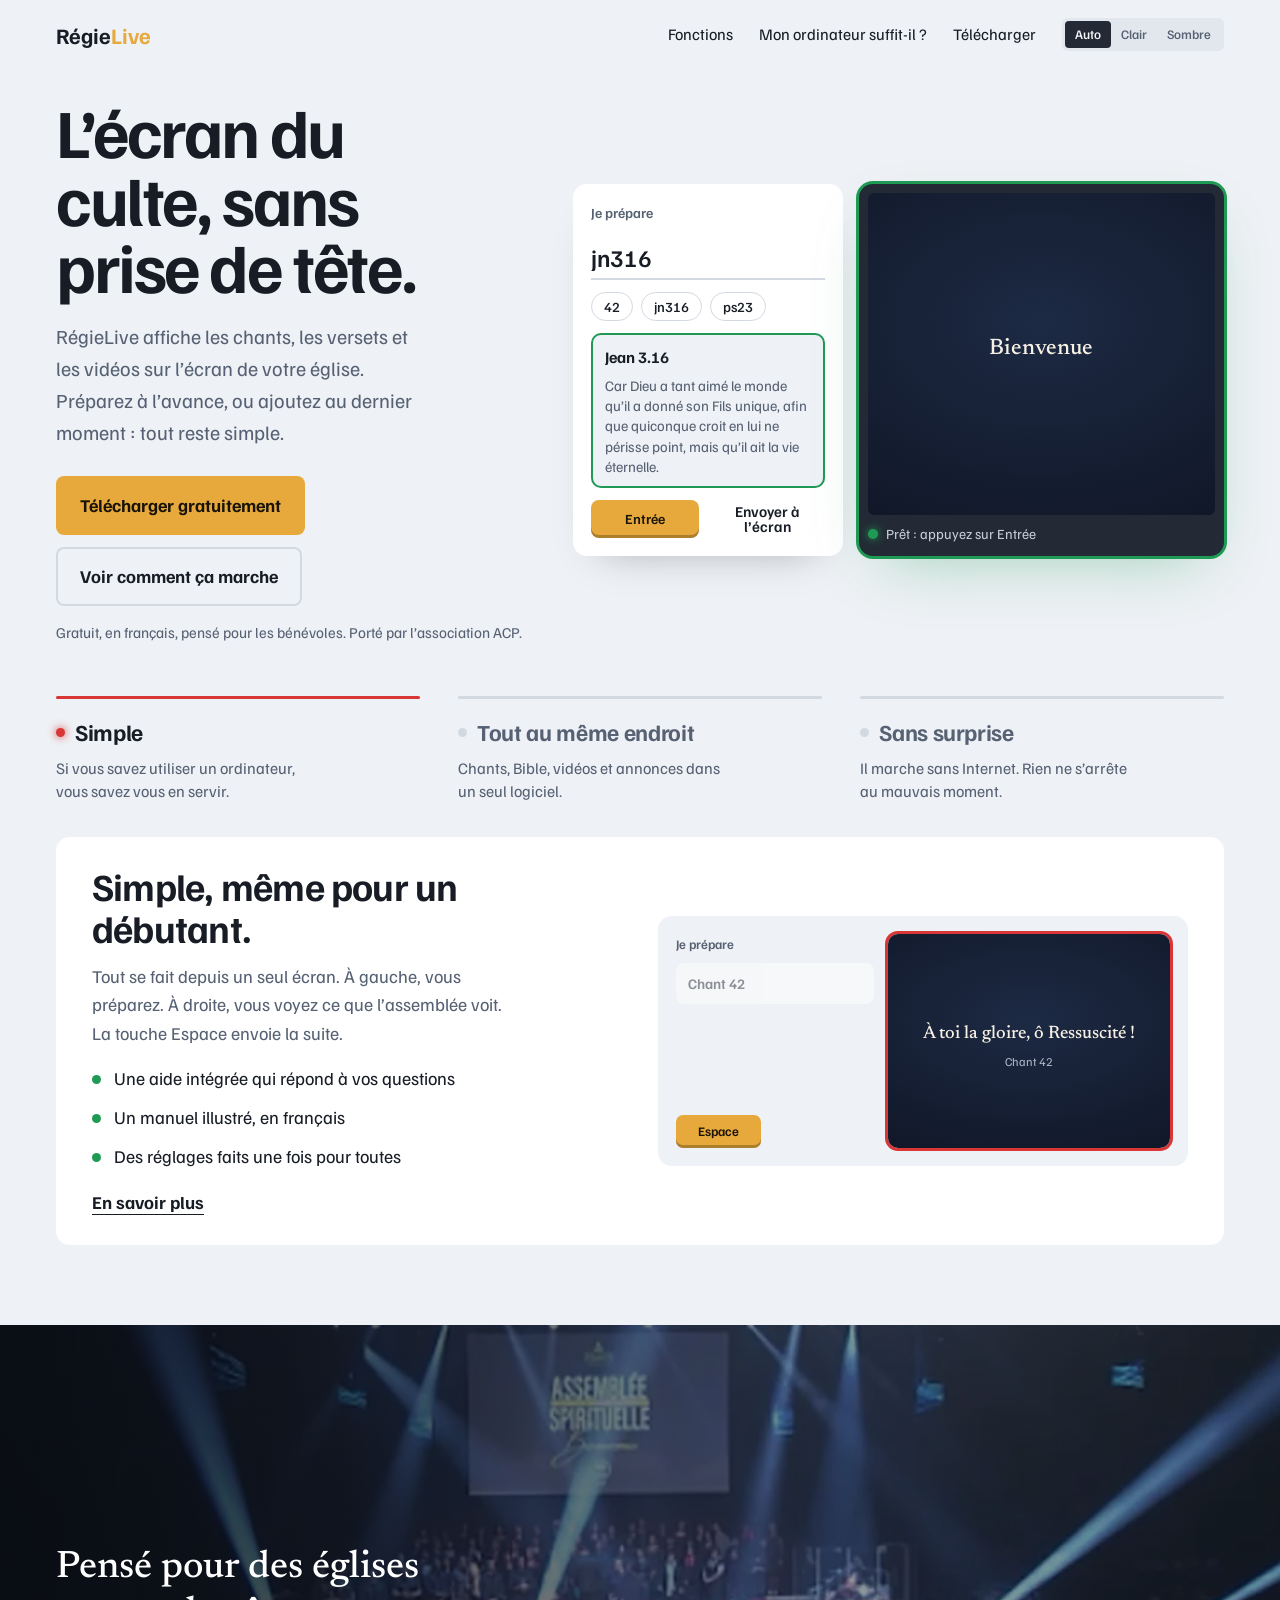
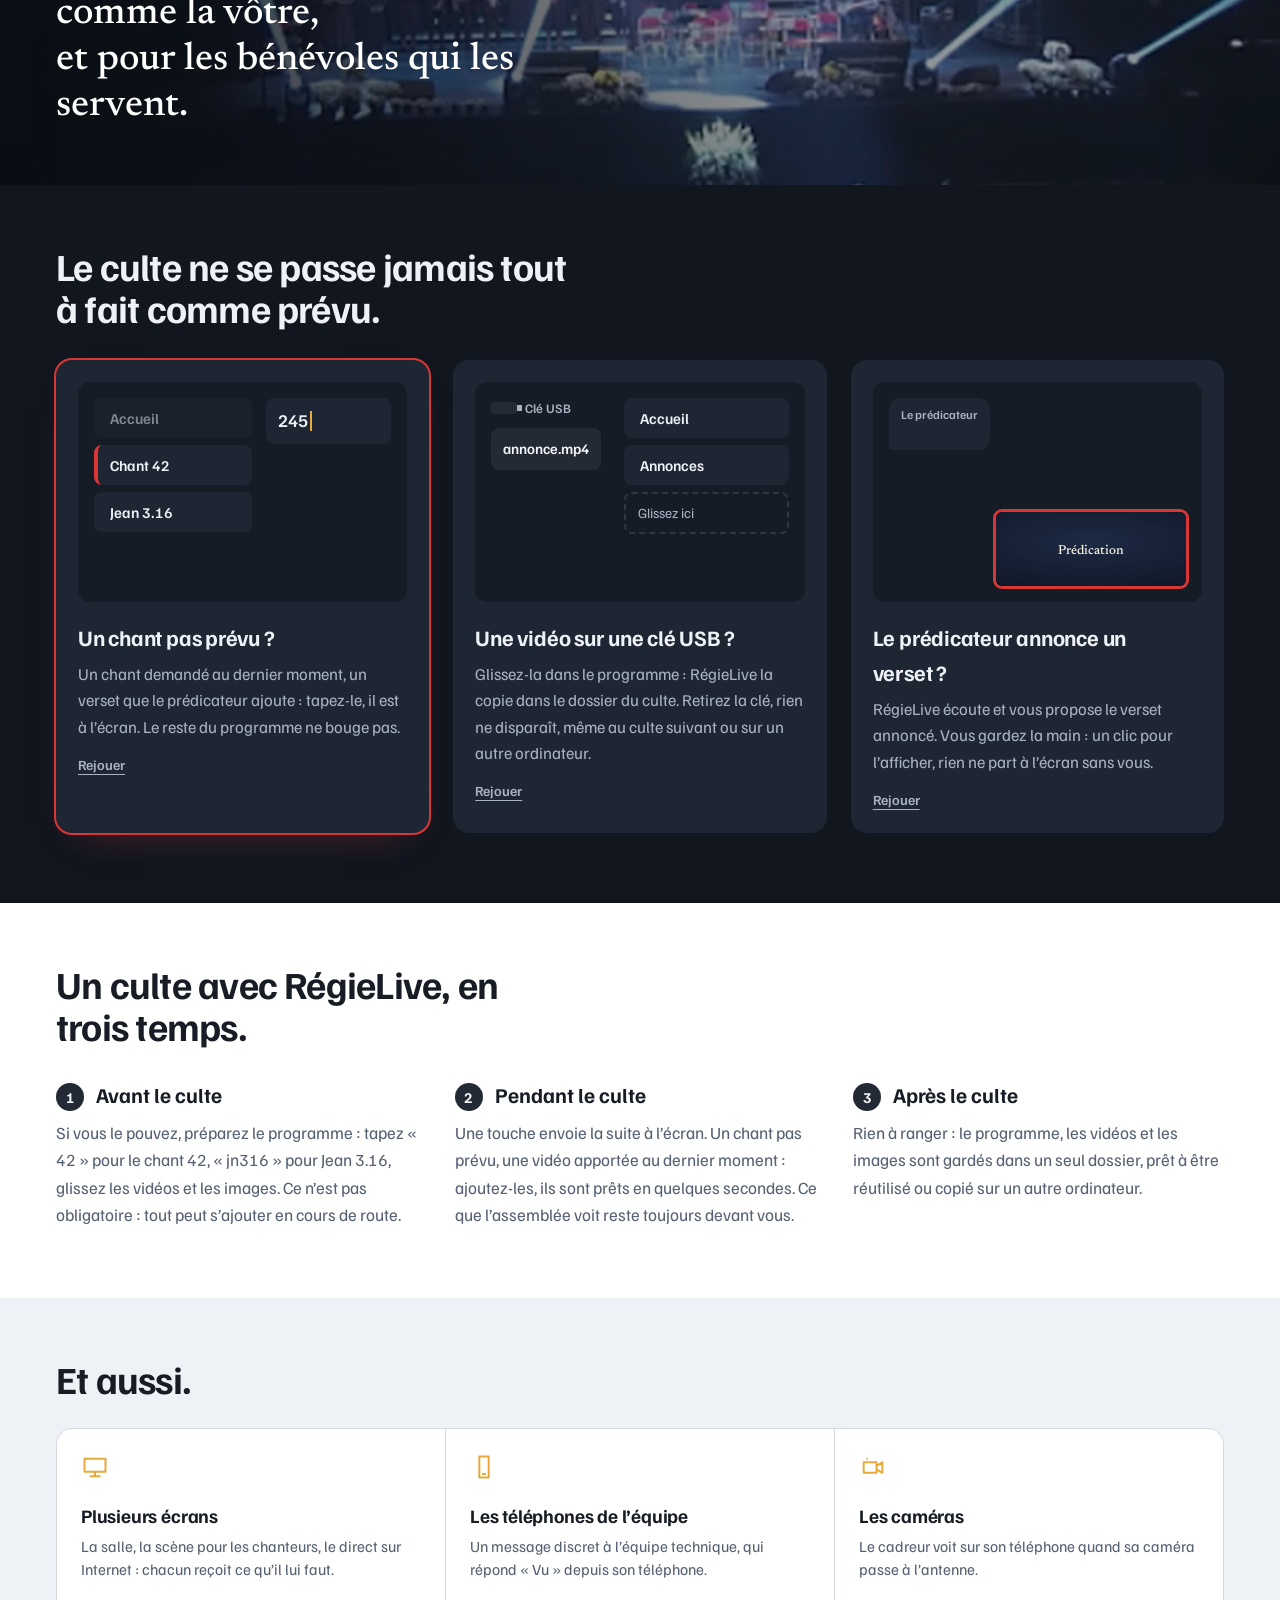
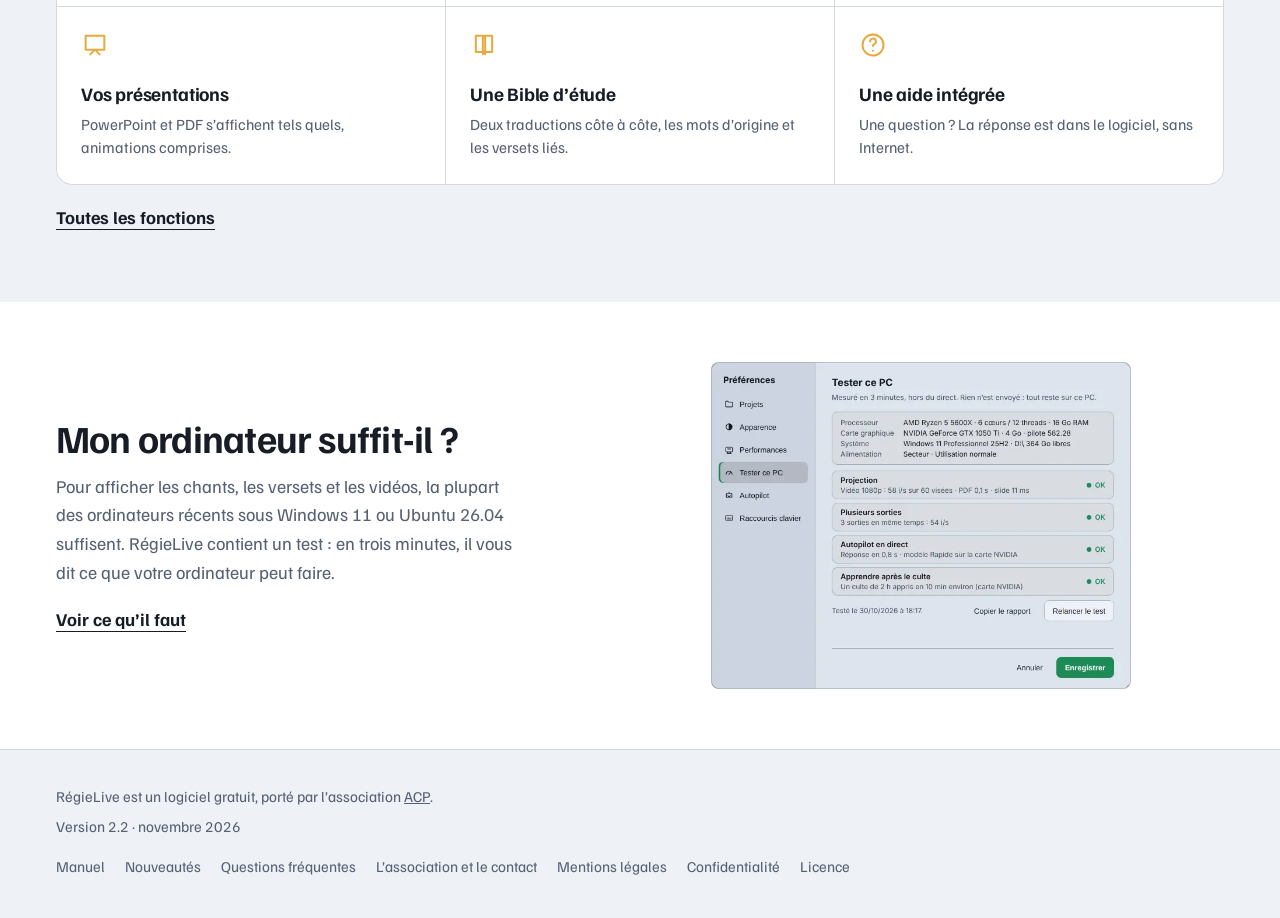
==== commit a048387e: "RégieLive 2.2 : téléchargements, nouveautés, version.json, pied de page, manuel et guide Co-Authored" ====
--- a/index.html
+++ b/index.html
@@ -119,6 +119,6 @@
 </section>
 
 </main>
-<footer class="l"><div class="pied"><span>RégieLive est un logiciel gratuit, porté par l’association <a href="https://acproduction-asso.github.io" target="_blank" rel="noopener">ACP</a>.</span><span>Version 2.1 · novembre 2026</span></div><nav aria-label="Pied de page"><a href="manuel.html">Manuel</a><a href="nouveautes.html">Nouveautés</a><a href="questions.html">Questions fréquentes</a><a href="association.html">L’association et le contact</a><a href="mentions-legales.html">Mentions légales</a><a href="confidentialite.html">Confidentialité</a><a href="licence.html">Licence</a></nav></footer>
+<footer class="l"><div class="pied"><span>RégieLive est un logiciel gratuit, porté par l’association <a href="https://acproduction-asso.github.io" target="_blank" rel="noopener">ACP</a>.</span><span>Version 2.2 · novembre 2026</span></div><nav aria-label="Pied de page"><a href="manuel.html">Manuel</a><a href="nouveautes.html">Nouveautés</a><a href="questions.html">Questions fréquentes</a><a href="association.html">L’association et le contact</a><a href="mentions-legales.html">Mentions légales</a><a href="confidentialite.html">Confidentialité</a><a href="licence.html">Licence</a></nav></footer>
 <script src="assets/theme.js"></script><script src="assets/accueil.js"></script>
 </body></html>
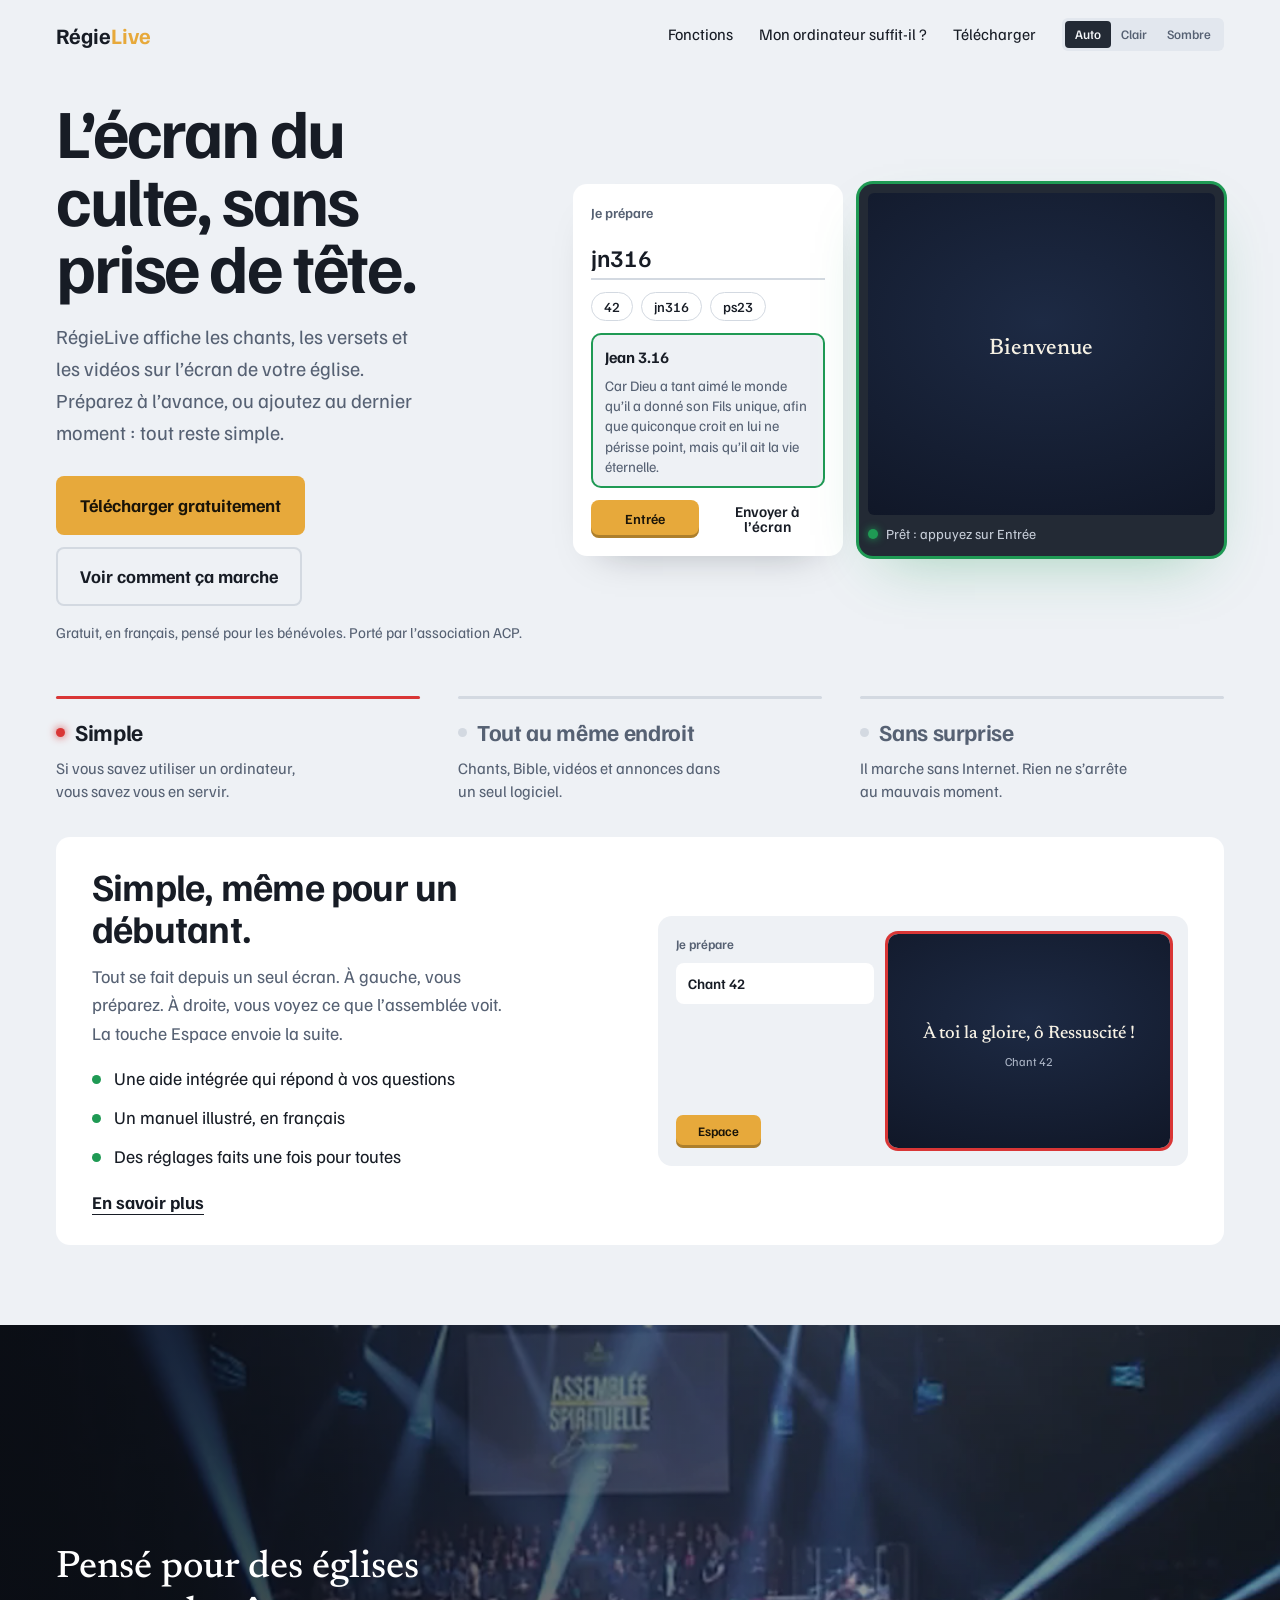
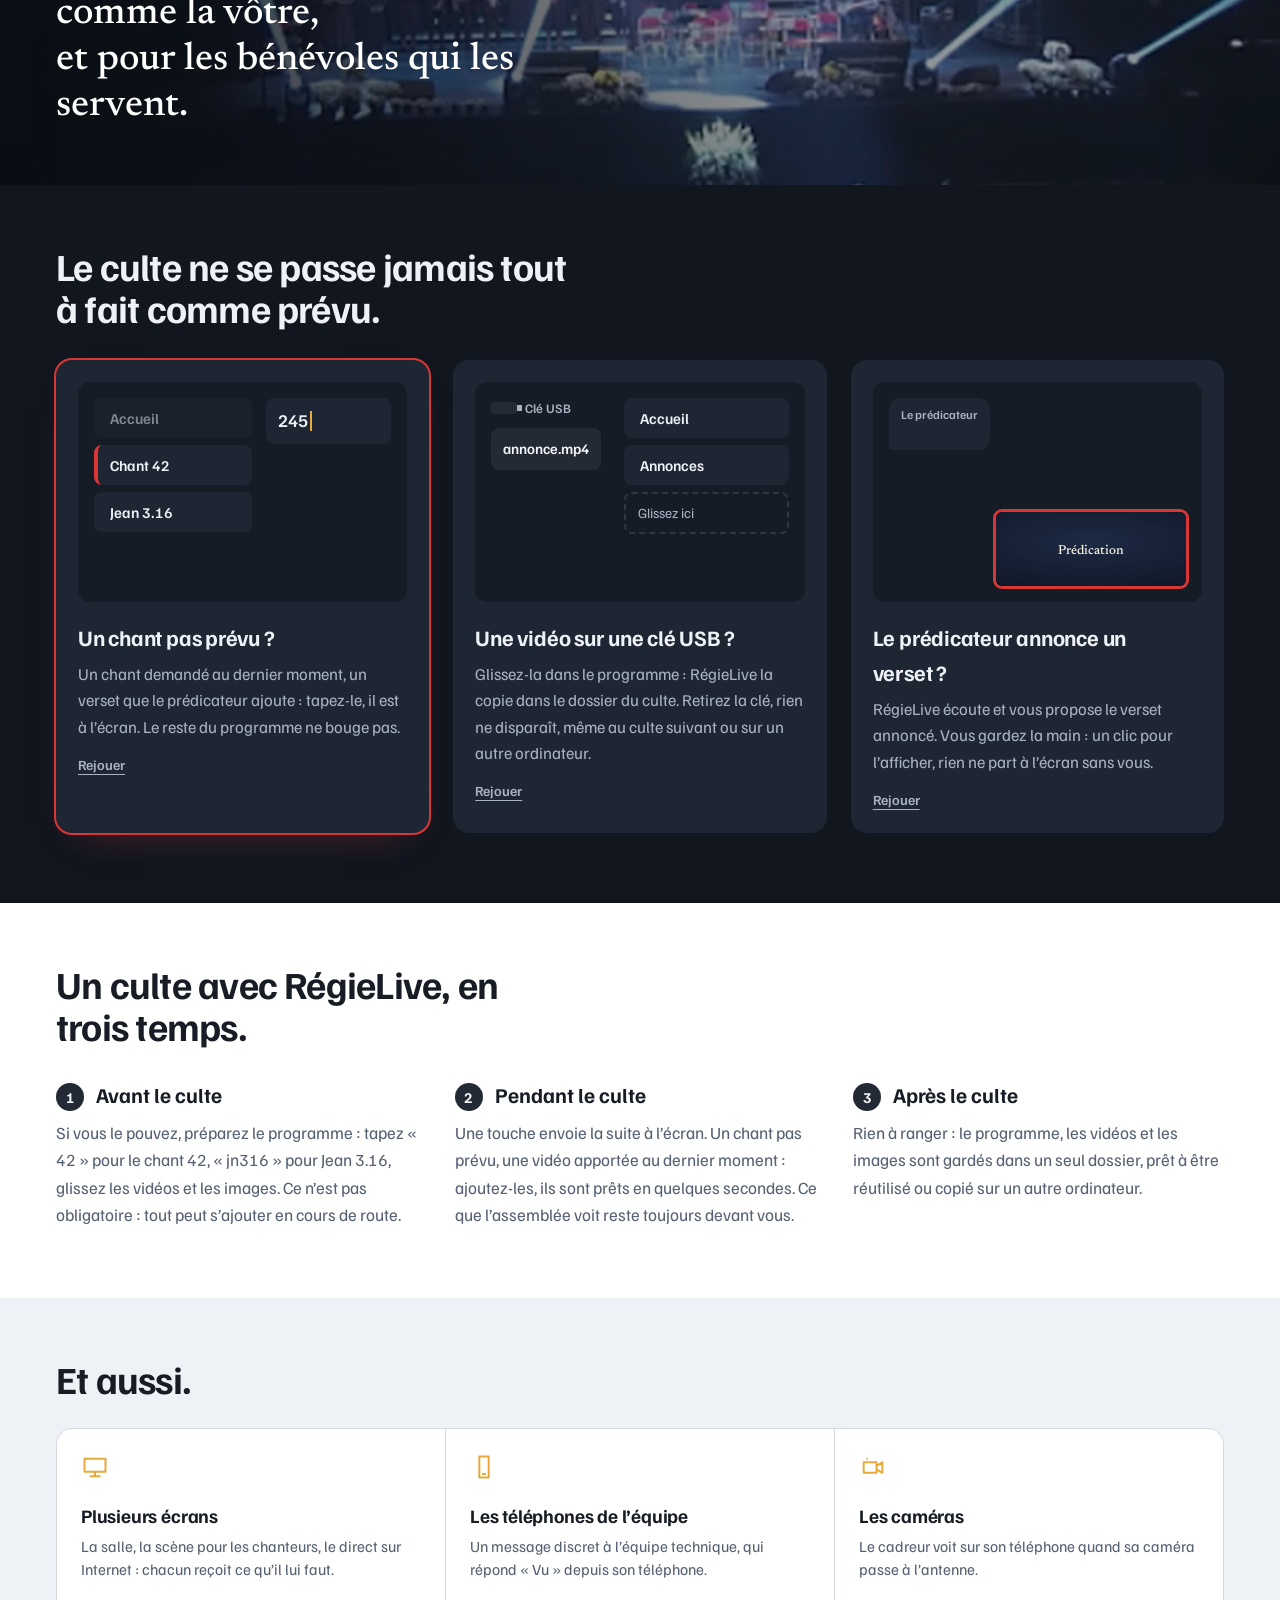
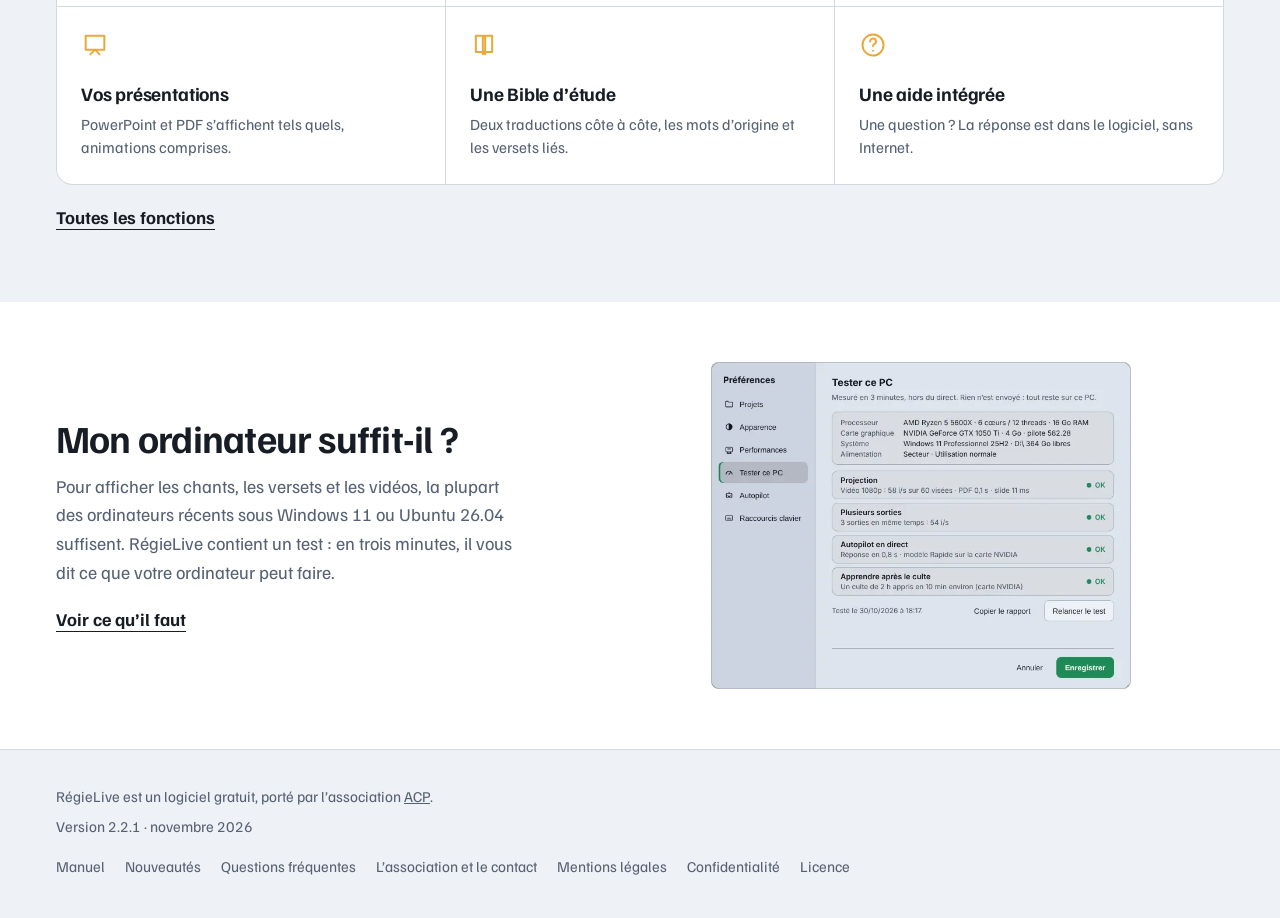
==== commit 57af36a9: "RégieLive 2.2.1 : téléchargements, nouveautés, version.json, pied de page, manuel Co-Authored-By: Cl" ====
--- a/index.html
+++ b/index.html
@@ -119,6 +119,6 @@
 </section>
 
 </main>
-<footer class="l"><div class="pied"><span>RégieLive est un logiciel gratuit, porté par l’association <a href="https://acproduction-asso.github.io" target="_blank" rel="noopener">ACP</a>.</span><span>Version 2.2 · novembre 2026</span></div><nav aria-label="Pied de page"><a href="manuel.html">Manuel</a><a href="nouveautes.html">Nouveautés</a><a href="questions.html">Questions fréquentes</a><a href="association.html">L’association et le contact</a><a href="mentions-legales.html">Mentions légales</a><a href="confidentialite.html">Confidentialité</a><a href="licence.html">Licence</a></nav></footer>
+<footer class="l"><div class="pied"><span>RégieLive est un logiciel gratuit, porté par l’association <a href="https://acproduction-asso.github.io" target="_blank" rel="noopener">ACP</a>.</span><span>Version 2.2.1 · novembre 2026</span></div><nav aria-label="Pied de page"><a href="manuel.html">Manuel</a><a href="nouveautes.html">Nouveautés</a><a href="questions.html">Questions fréquentes</a><a href="association.html">L’association et le contact</a><a href="mentions-legales.html">Mentions légales</a><a href="confidentialite.html">Confidentialité</a><a href="licence.html">Licence</a></nav></footer>
 <script src="assets/theme.js"></script><script src="assets/accueil.js"></script>
 </body></html>
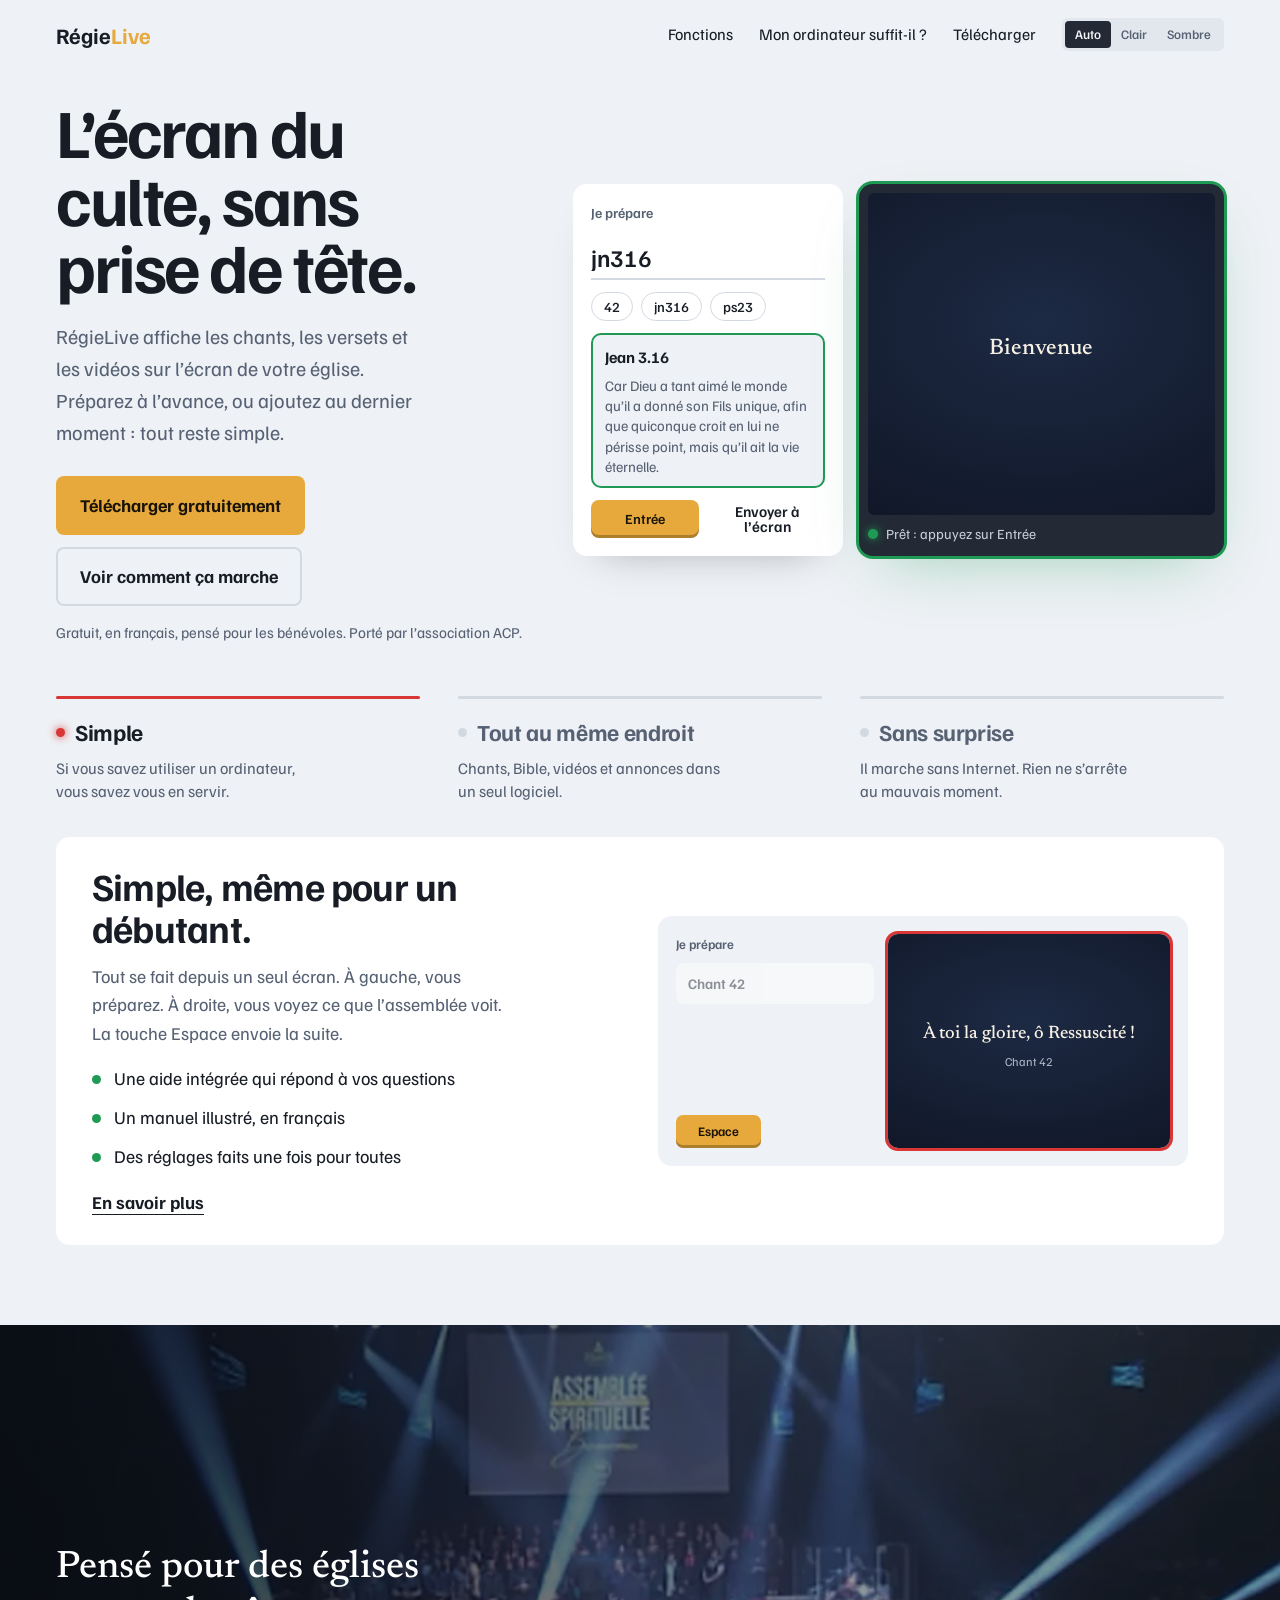
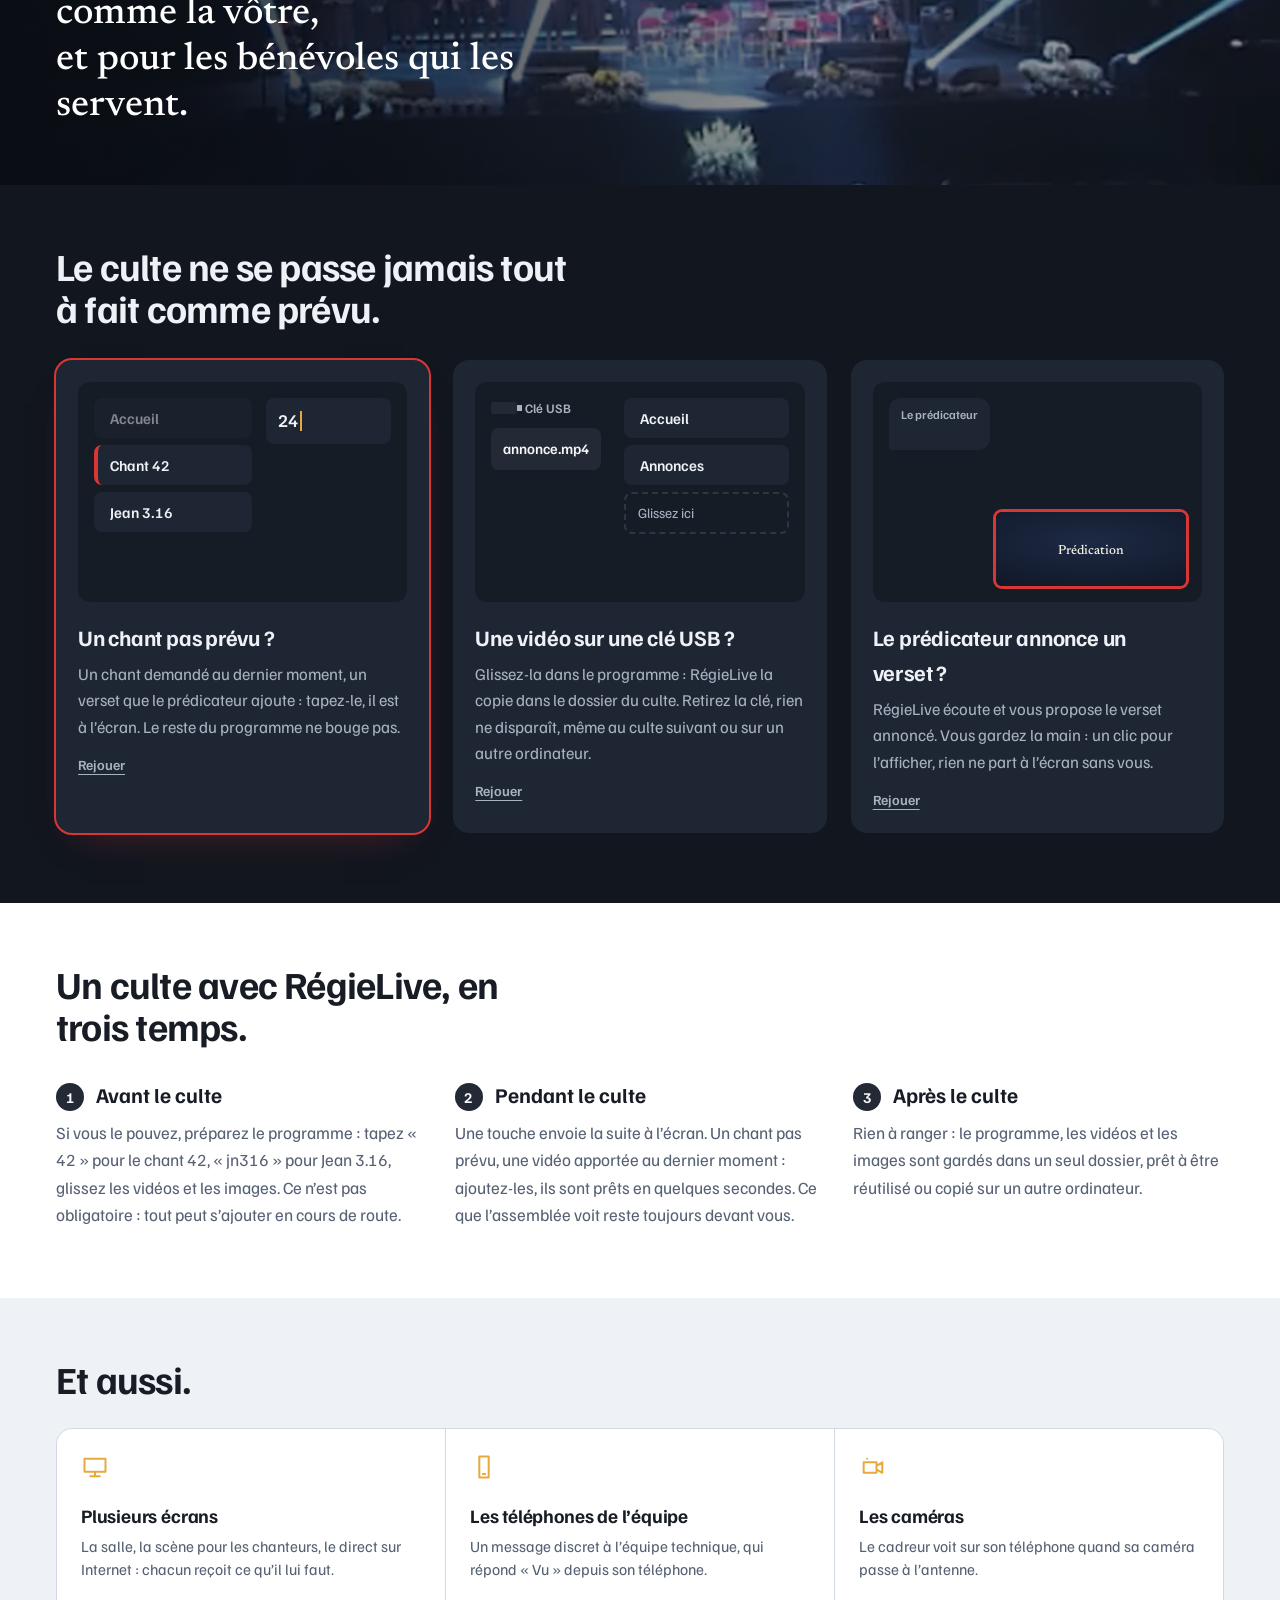
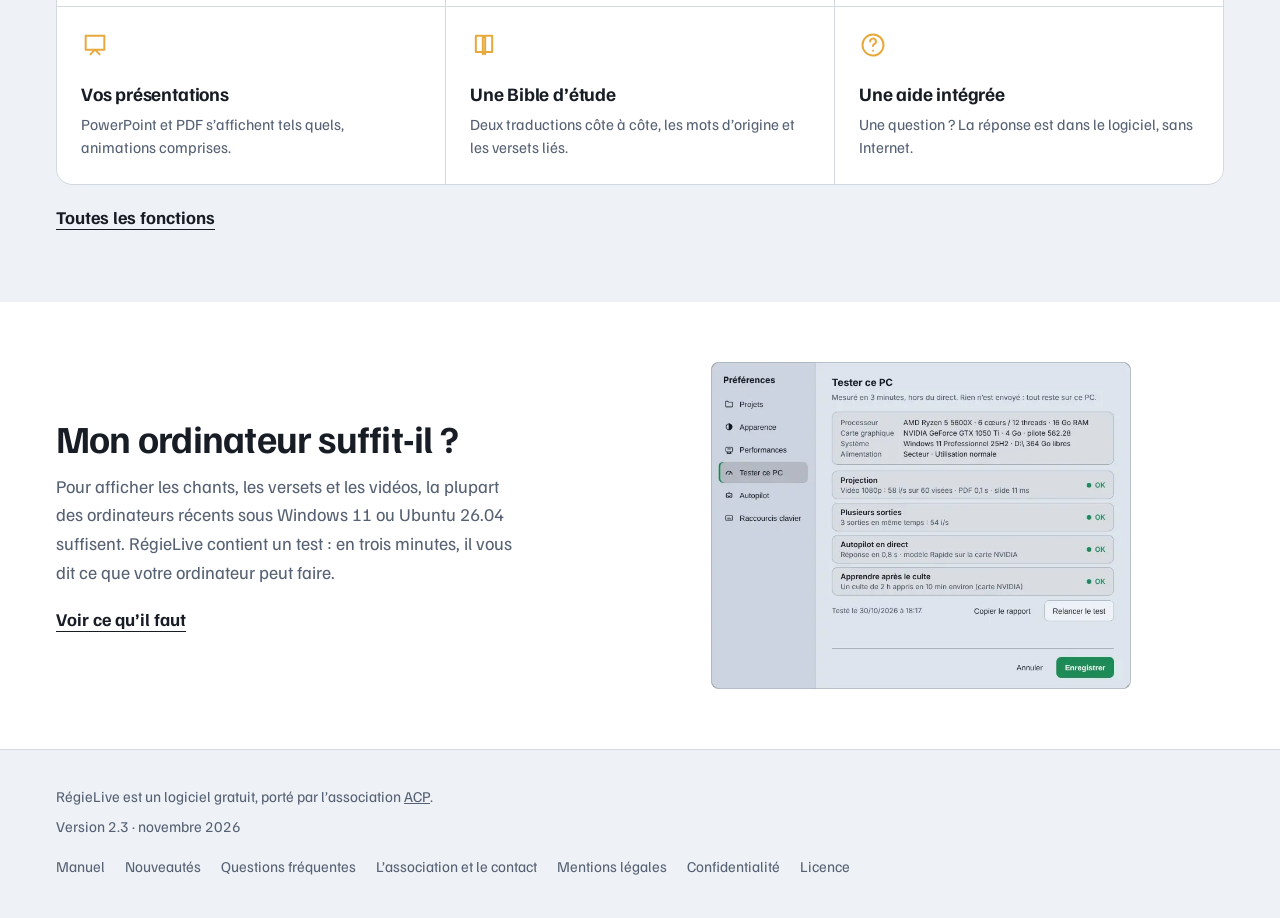
==== commit 9d1403c8: "RégieLive 2.3 : nouveautés, fonctions, manuel (édition 2.3) ; téléchargements toujours désactivés, t" ====
--- a/index.html
+++ b/index.html
@@ -119,6 +119,6 @@
 </section>
 
 </main>
-<footer class="l"><div class="pied"><span>RégieLive est un logiciel gratuit, porté par l’association <a href="https://acproduction-asso.github.io" target="_blank" rel="noopener">ACP</a>.</span><span>Version 2.2.1 · novembre 2026</span></div><nav aria-label="Pied de page"><a href="manuel.html">Manuel</a><a href="nouveautes.html">Nouveautés</a><a href="questions.html">Questions fréquentes</a><a href="association.html">L’association et le contact</a><a href="mentions-legales.html">Mentions légales</a><a href="confidentialite.html">Confidentialité</a><a href="licence.html">Licence</a></nav></footer>
+<footer class="l"><div class="pied"><span>RégieLive est un logiciel gratuit, porté par l’association <a href="https://acproduction-asso.github.io" target="_blank" rel="noopener">ACP</a>.</span><span>Version 2.3 · novembre 2026</span></div><nav aria-label="Pied de page"><a href="manuel.html">Manuel</a><a href="nouveautes.html">Nouveautés</a><a href="questions.html">Questions fréquentes</a><a href="association.html">L’association et le contact</a><a href="mentions-legales.html">Mentions légales</a><a href="confidentialite.html">Confidentialité</a><a href="licence.html">Licence</a></nav></footer>
 <script src="assets/theme.js"></script><script src="assets/accueil.js"></script>
 </body></html>
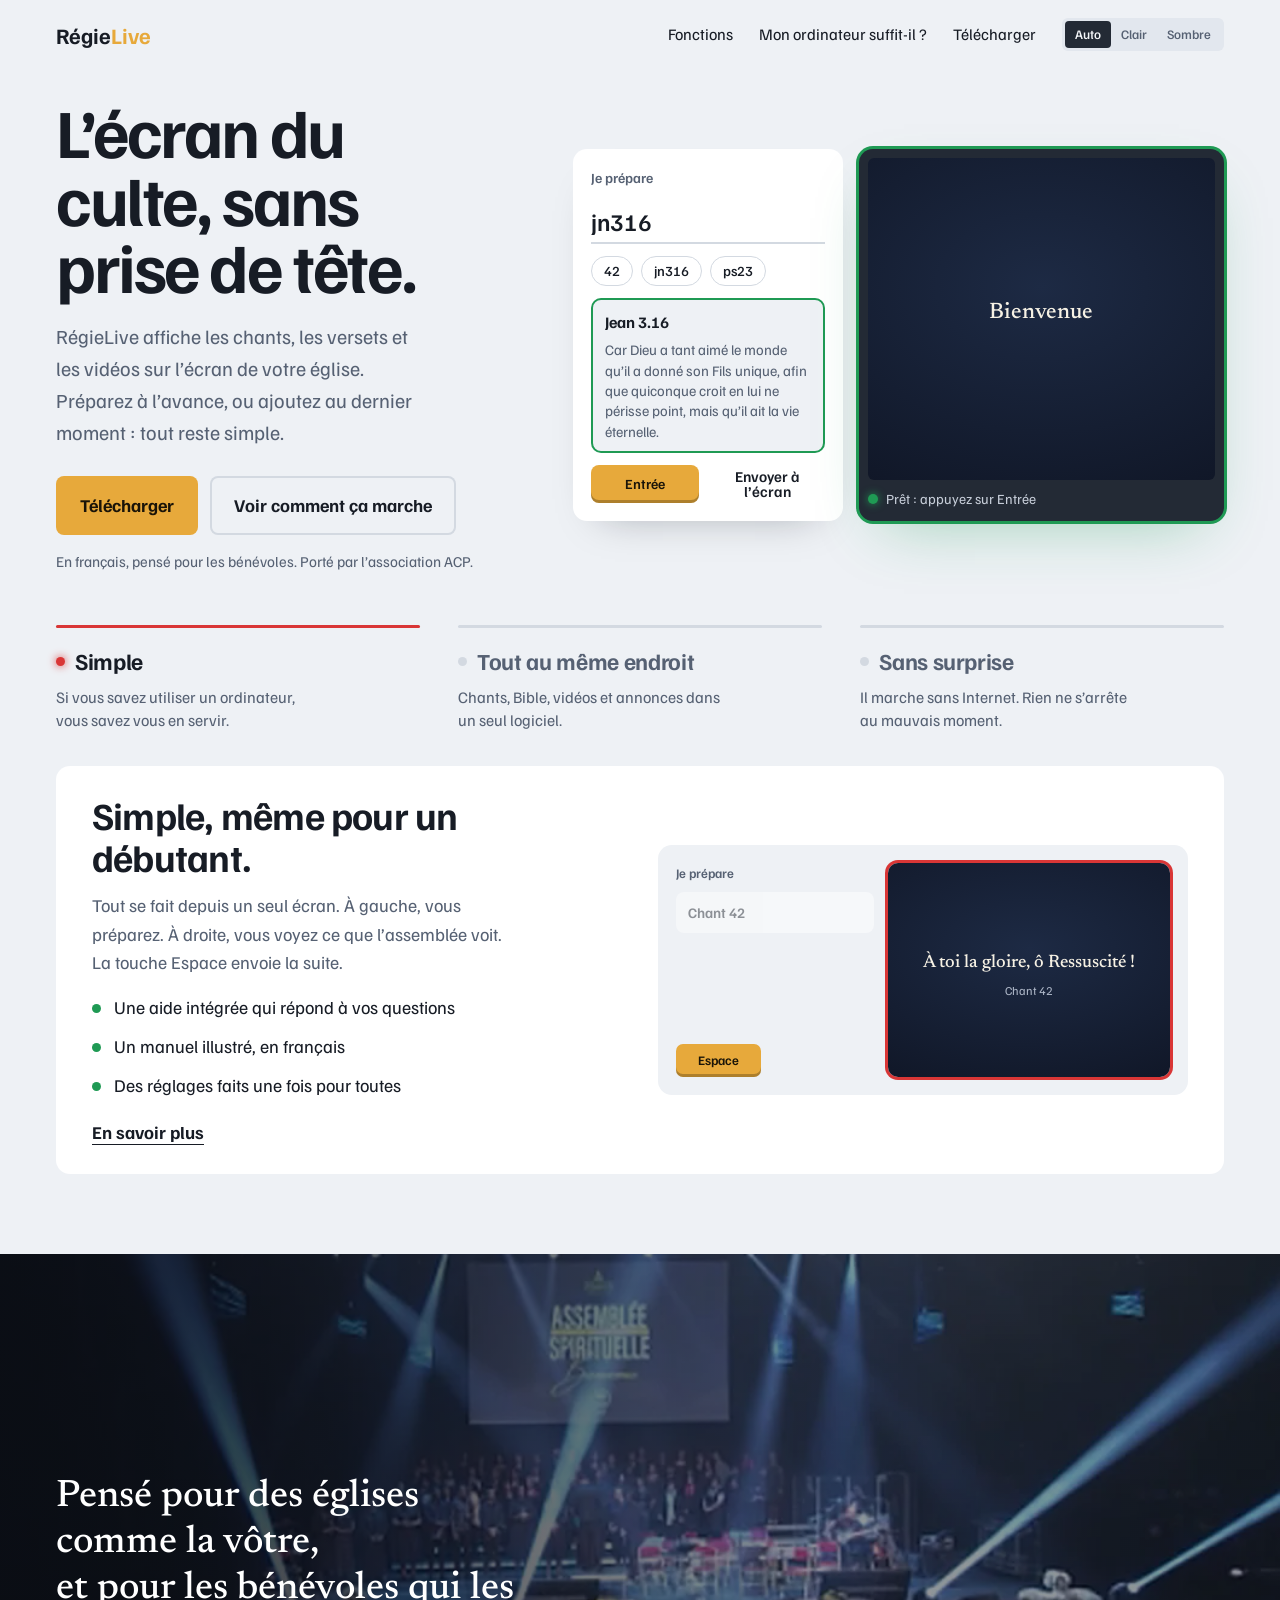
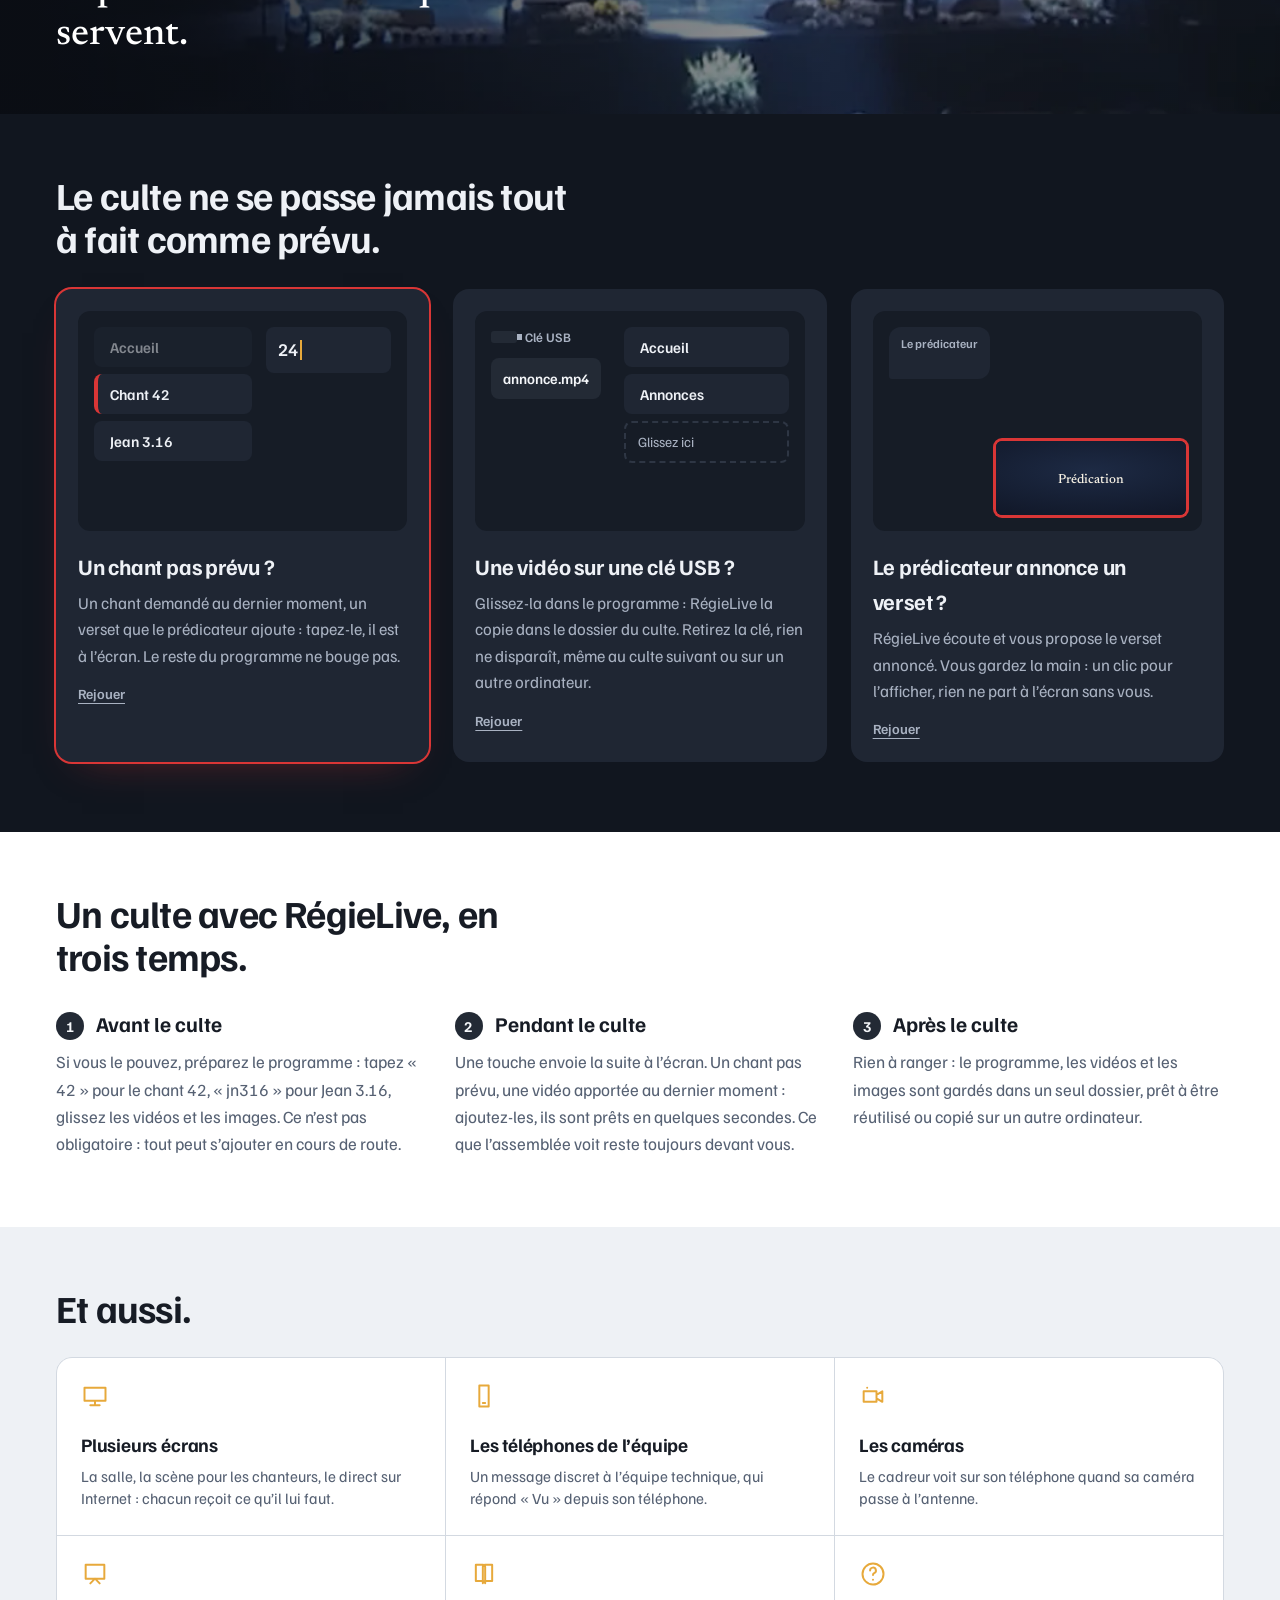
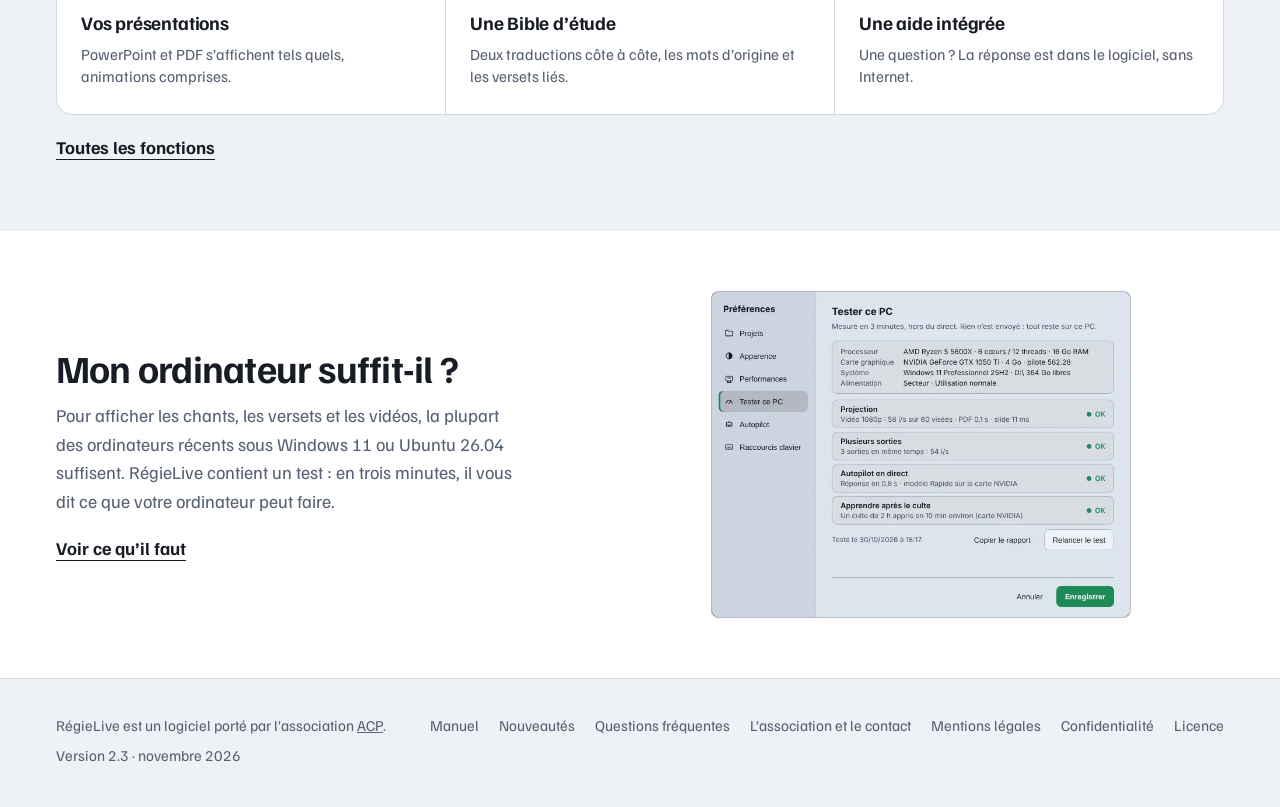
==== commit 2df0136f: "Manuel 2.3 (bouton ▭ des blocs) ; mention « gratuit » retirée Co-Authored-By: Claude Opus 5.5 <norep" ====
--- a/index.html
+++ b/index.html
@@ -3,10 +3,10 @@
 <meta name="darkreader-lock"><!-- le site a ses propres thèmes clair et sombre : Dark Reader ne le modifie pas -->
 <meta name="color-scheme" content="light dark">
 <title>RégieLive — l’écran du culte, sans prise de tête</title>
-<meta name="description" content="RégieLive affiche les chants, les versets et les vidéos sur l’écran de votre église. Gratuit, en français, pensé pour les bénévoles.">
+<meta name="description" content="RégieLive affiche les chants, les versets et les vidéos sur l’écran de votre église. En français, pensé pour les bénévoles.">
 <link rel="canonical" href="https://regielive.github.io/">
 <meta property="og:type" content="website"><meta property="og:locale" content="fr_FR"><meta property="og:site_name" content="RégieLive">
-<meta property="og:title" content="RégieLive — l’écran du culte, sans prise de tête"><meta property="og:description" content="RégieLive affiche les chants, les versets et les vidéos sur l’écran de votre église. Gratuit, en français, pensé pour les bénévoles.">
+<meta property="og:title" content="RégieLive — l’écran du culte, sans prise de tête"><meta property="og:description" content="RégieLive affiche les chants, les versets et les vidéos sur l’écran de votre église. En français, pensé pour les bénévoles.">
 <meta property="og:url" content="https://regielive.github.io/"><meta property="og:image" content="https://regielive.github.io/img/partage.png">
 <meta name="twitter:card" content="summary_large_image">
 <link rel="icon" href="img/icone.png" type="image/png"><link rel="apple-touch-icon" href="img/icone-180.png">
@@ -26,8 +26,8 @@
  <div>
   <h1>L’écran du culte, sans prise de tête.</h1>
   <p class="lead">RégieLive affiche les chants, les versets et les vidéos sur l’écran de votre église. Préparez à l’avance, ou ajoutez au dernier moment : tout reste simple.</p>
-  <div class="cta"><a class="btn" href="telecharger.html">Télécharger gratuitement</a><a class="btn alt" href="#culte">Voir comment ça marche</a></div>
-  <p class="gratuit">Gratuit, en français, pensé pour les bénévoles. Porté par l’association ACP.</p>
+  <div class="cta"><a class="btn" href="telecharger.html">Télécharger</a><a class="btn alt" href="#culte">Voir comment ça marche</a></div>
+  <p class="gratuit">En français, pensé pour les bénévoles. Porté par l’association ACP.</p>
  </div>
  <div class="demo" id="demo" aria-label="Essayez : préparez puis envoyez à l’écran">
   <div class="prep">
@@ -119,6 +119,6 @@
 </section>
 
 </main>
-<footer class="l"><div class="pied"><span>RégieLive est un logiciel gratuit, porté par l’association <a href="https://acproduction-asso.github.io" target="_blank" rel="noopener">ACP</a>.</span><span>Version 2.3 · novembre 2026</span></div><nav aria-label="Pied de page"><a href="manuel.html">Manuel</a><a href="nouveautes.html">Nouveautés</a><a href="questions.html">Questions fréquentes</a><a href="association.html">L’association et le contact</a><a href="mentions-legales.html">Mentions légales</a><a href="confidentialite.html">Confidentialité</a><a href="licence.html">Licence</a></nav></footer>
+<footer class="l"><div class="pied"><span>RégieLive est un logiciel porté par l’association <a href="https://acproduction-asso.github.io" target="_blank" rel="noopener">ACP</a>.</span><span>Version 2.3 · novembre 2026</span></div><nav aria-label="Pied de page"><a href="manuel.html">Manuel</a><a href="nouveautes.html">Nouveautés</a><a href="questions.html">Questions fréquentes</a><a href="association.html">L’association et le contact</a><a href="mentions-legales.html">Mentions légales</a><a href="confidentialite.html">Confidentialité</a><a href="licence.html">Licence</a></nav></footer>
 <script src="assets/theme.js"></script><script src="assets/accueil.js"></script>
 </body></html>
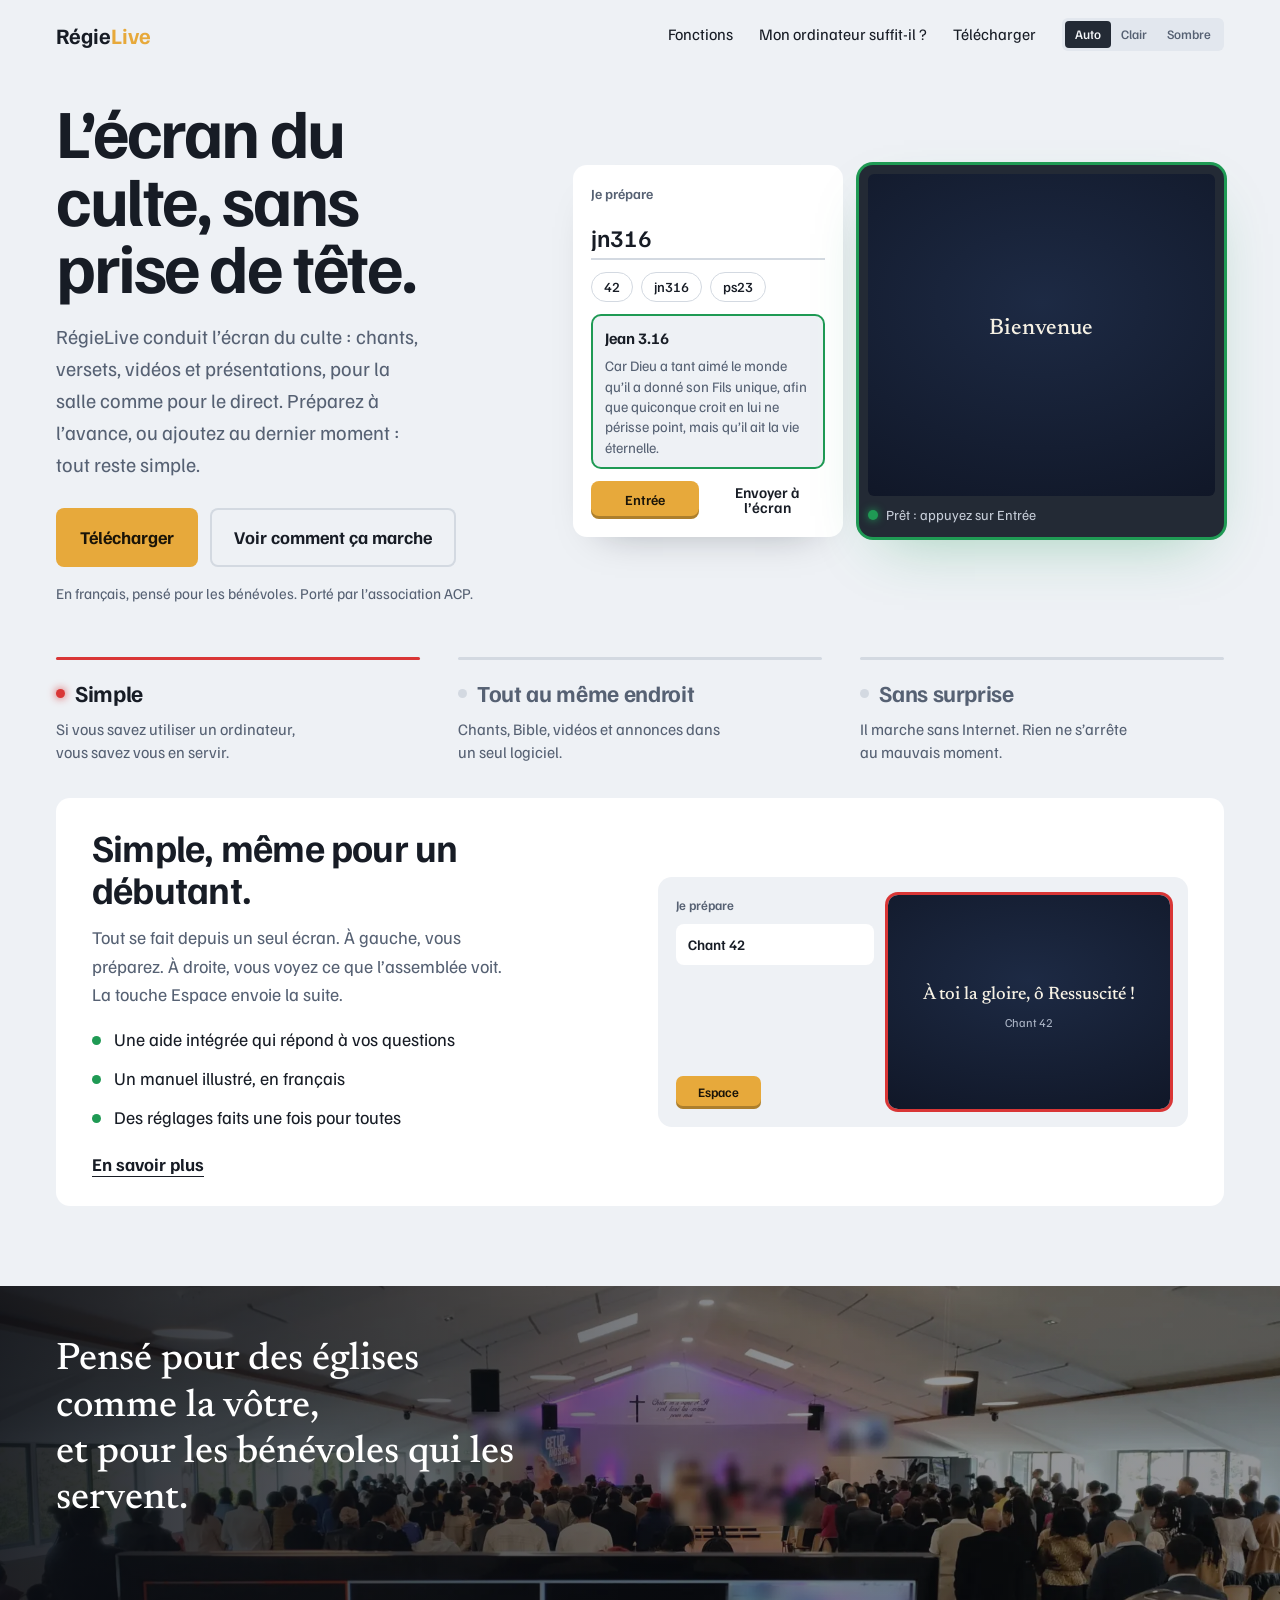
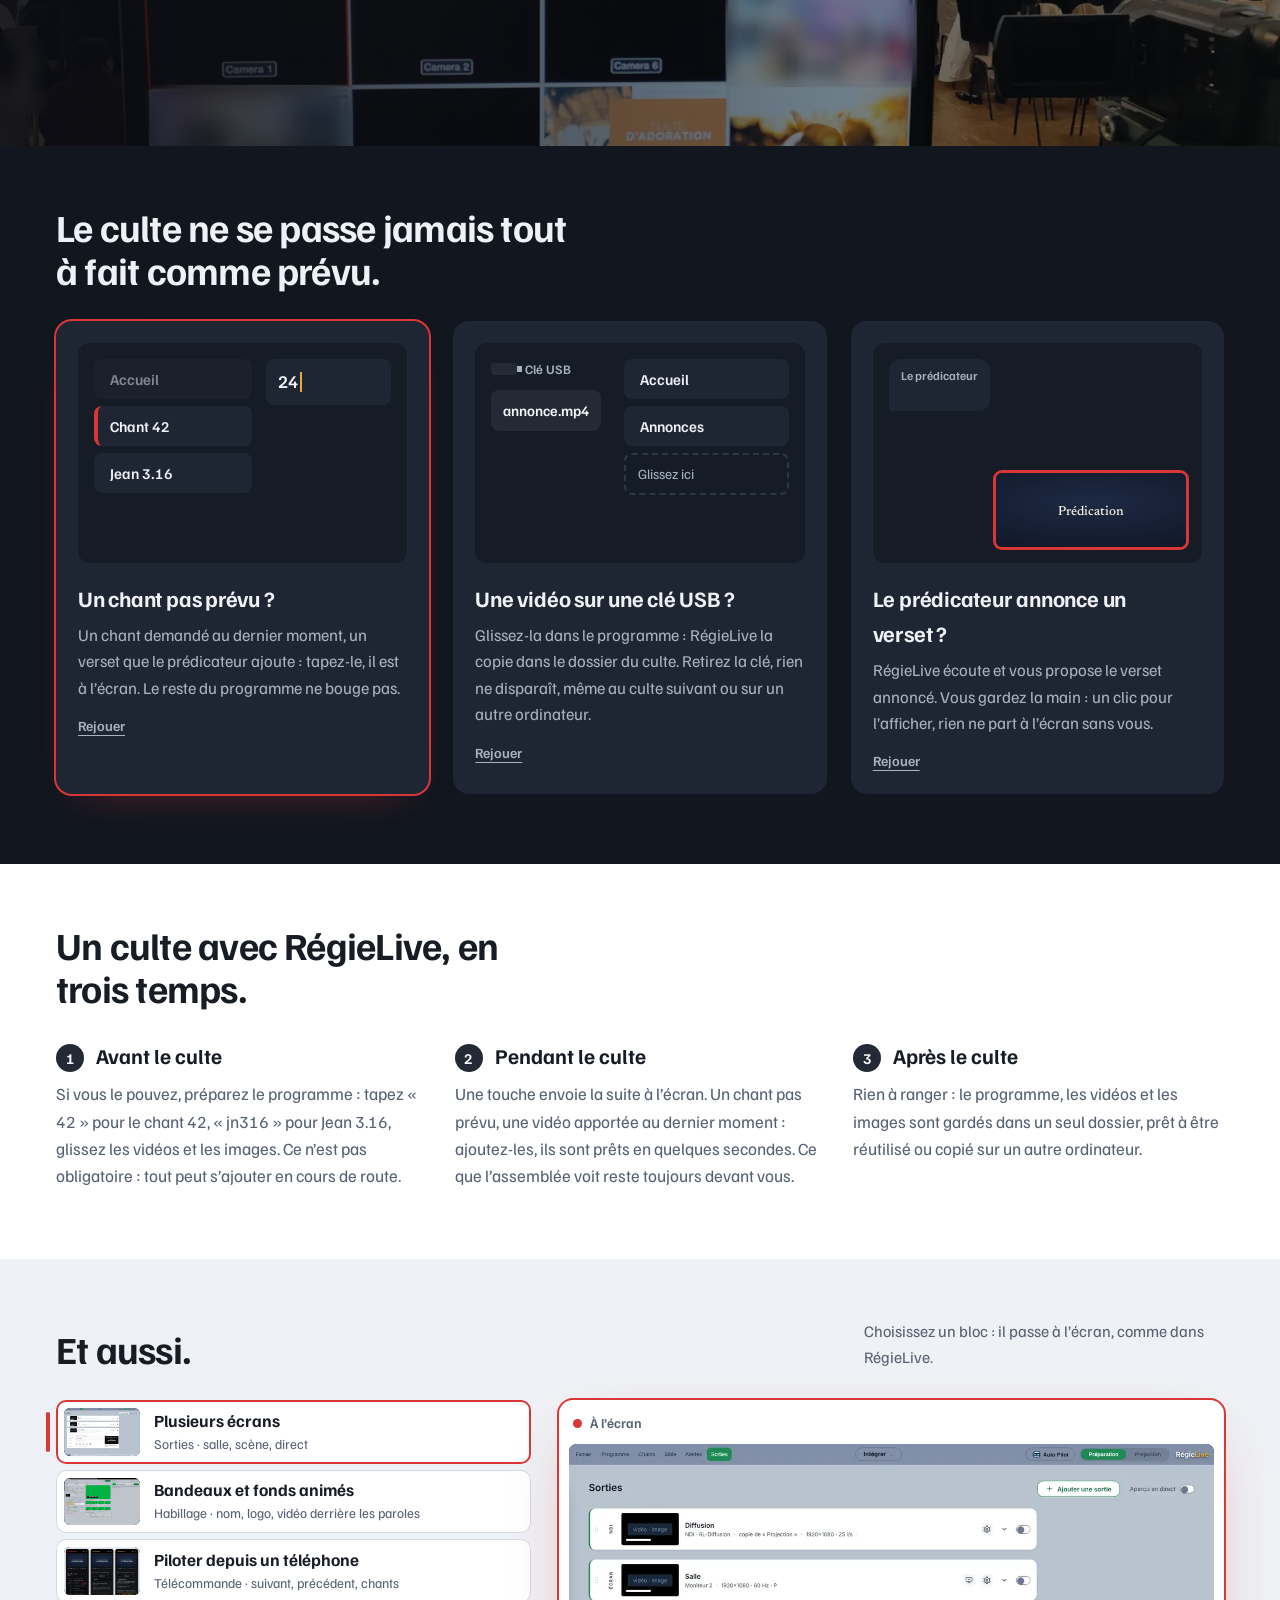
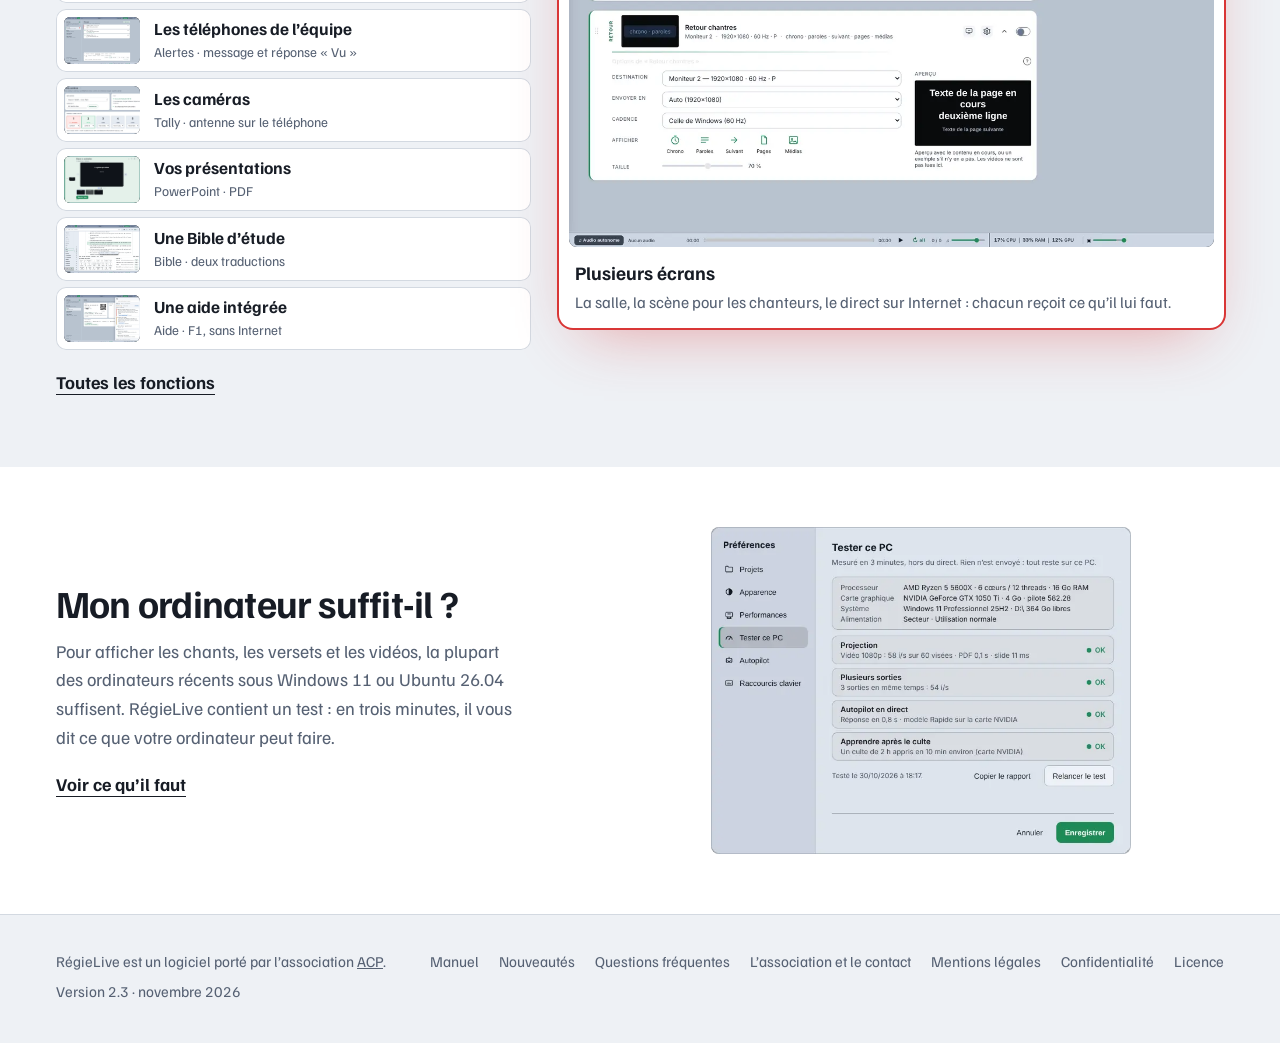
==== commit 077c44d0: "Accueil : « Et aussi » en chemin de fer avec écran, photo de régie floutée, introduction RégieLive ;" ====
--- a/index.html
+++ b/index.html
@@ -3,10 +3,10 @@
 <meta name="darkreader-lock"><!-- le site a ses propres thèmes clair et sombre : Dark Reader ne le modifie pas -->
 <meta name="color-scheme" content="light dark">
 <title>RégieLive — l’écran du culte, sans prise de tête</title>
-<meta name="description" content="RégieLive affiche les chants, les versets et les vidéos sur l’écran de votre église. En français, pensé pour les bénévoles.">
+<meta name="description" content="RégieLive conduit l’écran du culte : chants, versets, vidéos et présentations, pour la salle comme pour le direct. En français, pensé pour les bénévoles.">
 <link rel="canonical" href="https://regielive.github.io/">
 <meta property="og:type" content="website"><meta property="og:locale" content="fr_FR"><meta property="og:site_name" content="RégieLive">
-<meta property="og:title" content="RégieLive — l’écran du culte, sans prise de tête"><meta property="og:description" content="RégieLive affiche les chants, les versets et les vidéos sur l’écran de votre église. En français, pensé pour les bénévoles.">
+<meta property="og:title" content="RégieLive — l’écran du culte, sans prise de tête"><meta property="og:description" content="RégieLive conduit l’écran du culte : chants, versets, vidéos et présentations, pour la salle comme pour le direct. En français, pensé pour les bénévoles.">
 <meta property="og:url" content="https://regielive.github.io/"><meta property="og:image" content="https://regielive.github.io/img/partage.png">
 <meta name="twitter:card" content="summary_large_image">
 <link rel="icon" href="img/icone.png" type="image/png"><link rel="apple-touch-icon" href="img/icone-180.png">
@@ -25,7 +25,7 @@
 <section class="hero l">
  <div>
   <h1>L’écran du culte, sans prise de tête.</h1>
-  <p class="lead">RégieLive affiche les chants, les versets et les vidéos sur l’écran de votre église. Préparez à l’avance, ou ajoutez au dernier moment : tout reste simple.</p>
+  <p class="lead">RégieLive conduit l’écran du culte : chants, versets, vidéos et présentations, pour la salle comme pour le direct. Préparez à l’avance, ou ajoutez au dernier moment : tout reste simple.</p>
   <div class="cta"><a class="btn" href="telecharger.html">Télécharger</a><a class="btn alt" href="#culte">Voir comment ça marche</a></div>
   <p class="gratuit">En français, pensé pour les bénévoles. Porté par l’association ACP.</p>
  </div>
@@ -54,7 +54,7 @@
 </section>
 
 <section class="bande" aria-label="RégieLive pendant un culte">
- <img src="img/culte.webp" alt="Une assemblée pendant un culte, l’écran au-dessus de la scène" loading="lazy"><!-- À COMPLÉTER : photo provisoire, à remplacer par une vraie photo de culte (avec l’accord des personnes visibles) -->
+ <img src="img/regie-culte.webp" alt="Depuis la régie : l’écran multivue au premier plan, l’assemblée et les écrans de la salle derrière" loading="lazy">
  <div class="bande-t l"><p>Pensé pour des églises comme la vôtre,<br>et pour les bénévoles qui les servent.</p></div>
 </section>
 <section class="imprevu l" aria-labelledby="imp-t">
@@ -102,14 +102,10 @@
 </section>
 
 <section class="aussi l" aria-labelledby="aussi-t">
- <h2 id="aussi-t">Et aussi.</h2>
- <div class="tuiles">
-  <div class="tuile"><svg viewBox="0 0 24 24" aria-hidden="true"><path d="M3 5h18v11H3zM8 20h8M12 16v4"/></svg><h3>Plusieurs écrans</h3><p>La salle, la scène pour les chanteurs, le direct sur Internet : chacun reçoit ce qu’il lui faut.</p></div>
-  <div class="tuile"><svg viewBox="0 0 24 24" aria-hidden="true"><path d="M8 3h8v18H8zM11 18h2"/></svg><h3>Les téléphones de l’équipe</h3><p>Un message discret à l’équipe technique, qui répond « Vu » depuis son téléphone.</p></div>
-  <div class="tuile"><svg viewBox="0 0 24 24" aria-hidden="true"><path d="M4 8h11v9H4zM15 11l5-3v9l-5-3M7 5h.01"/></svg><h3>Les caméras</h3><p>Le cadreur voit sur son téléphone quand sa caméra passe à l’antenne.</p></div>
-  <div class="tuile"><svg viewBox="0 0 24 24" aria-hidden="true"><path d="M4 4h16v12H4zM8 20l4-4 4 4"/></svg><h3>Vos présentations</h3><p>PowerPoint et PDF s’affichent tels quels, animations comprises.</p></div>
-  <div class="tuile"><svg viewBox="0 0 24 24" aria-hidden="true"><path d="M5 4h6a2 2 0 0 1 2 2v14a2 2 0 0 0-2-2H5zM19 4h-6a2 2 0 0 0-2 2v14a2 2 0 0 1 2-2h6z"/></svg><h3>Une Bible d’étude</h3><p>Deux traductions côte à côte, les mots d’origine et les versets liés.</p></div>
-  <div class="tuile"><svg viewBox="0 0 24 24" aria-hidden="true"><path d="M12 21a9 9 0 1 0 0-18 9 9 0 0 0 0 18zM9.5 9a2.5 2.5 0 1 1 3.5 2.3c-.6.3-1 .9-1 1.6M12 17h.01"/></svg><h3>Une aide intégrée</h3><p>Une question ? La réponse est dans le logiciel, sans Internet.</p></div>
+ <div class="fx-tete"><h2 id="aussi-t">Et aussi.</h2><p>Choisissez un bloc : il passe à l’écran, comme dans RégieLive.</p></div>
+ <div class="fx">
+  <ol class="fx-rail" aria-label="Autres fonctions"><li><button type="button" class="fx-bloc" data-i="ecrans" aria-pressed="true"><span class="fx-vig"><img class="v-clair" src="img/s9-liste.webp" alt="" loading="lazy"><img class="v-sombre" src="img/s9-liste-sombre.webp" alt="" loading="lazy"></span><span class="fx-txt"><b>Plusieurs écrans</b><small>Sorties · salle, scène, direct</small></span></button></li><li><button type="button" class="fx-bloc" data-i="bandeaux" aria-pressed="false"><span class="fx-vig"><img class="v-clair" src="img/s10-bandeaux.webp" alt="" loading="lazy"><img class="v-sombre" src="img/s10-bandeaux-sombre.webp" alt="" loading="lazy"></span><span class="fx-txt"><b>Bandeaux et fonds animés</b><small>Habillage · nom, logo, vidéo derrière les paroles</small></span></button></li><li><button type="button" class="fx-bloc" data-i="telecommande" aria-pressed="false"><span class="fx-vig"><img class="v-clair" src="img/s8-telecommande.webp" alt="" loading="lazy"><img class="v-sombre" src="img/s8-telecommande-sombre.webp" alt="" loading="lazy"></span><span class="fx-txt"><b>Piloter depuis un téléphone</b><small>Télécommande · suivant, précédent, chants</small></span></button></li><li><button type="button" class="fx-bloc" data-i="equipe" aria-pressed="false"><span class="fx-vig"><img class="v-clair" src="img/s8-alertes.webp" alt="" loading="lazy"><img class="v-sombre" src="img/s8-alertes-sombre.webp" alt="" loading="lazy"></span><span class="fx-txt"><b>Les téléphones de l’équipe</b><small>Alertes · message et réponse « Vu »</small></span></button></li><li><button type="button" class="fx-bloc" data-i="cameras" aria-pressed="false"><span class="fx-vig"><img class="v-clair" src="img/s8-tally.webp" alt="" loading="lazy"><img class="v-sombre" src="img/s8-tally-sombre.webp" alt="" loading="lazy"></span><span class="fx-txt"><b>Les caméras</b><small>Tally · antenne sur le téléphone</small></span></button></li><li><button type="button" class="fx-bloc" data-i="presentations" aria-pressed="false"><span class="fx-vig"><img class="v-clair" src="img/s4-slide.webp" alt="" loading="lazy"><img class="v-sombre" src="img/s4-slide-sombre.webp" alt="" loading="lazy"></span><span class="fx-txt"><b>Vos présentations</b><small>PowerPoint · PDF</small></span></button></li><li><button type="button" class="fx-bloc" data-i="bible" aria-pressed="false"><span class="fx-vig"><img class="v-clair" src="img/s7-etude.webp" alt="" loading="lazy"><img class="v-sombre" src="img/s7-etude-sombre.webp" alt="" loading="lazy"></span><span class="fx-txt"><b>Une Bible d’étude</b><small>Bible · deux traductions</small></span></button></li><li><button type="button" class="fx-bloc" data-i="aide" aria-pressed="false"><span class="fx-vig"><img class="v-clair" src="img/s1-aide.webp" alt="" loading="lazy"><img class="v-sombre" src="img/s1-aide-sombre.webp" alt="" loading="lazy"></span><span class="fx-txt"><b>Une aide intégrée</b><small>Aide · F1, sans Internet</small></span></button></li></ol>
+  <div class="fx-prog"><div class="fx-bar"><span class="fx-pt" aria-hidden="true"></span>À l’écran</div><figure class="fx-vue" data-i="ecrans"><div class="fx-cadre"><img class="v-clair" src="img/s9-liste.webp" alt="La page Sorties de RégieLive" loading="lazy"><img class="v-sombre" src="img/s9-liste-sombre.webp" alt="La page Sorties de RégieLive" loading="lazy"></div><figcaption><b>Plusieurs écrans</b> La salle, la scène pour les chanteurs, le direct sur Internet : chacun reçoit ce qu’il lui faut.</figcaption></figure><figure class="fx-vue" data-i="bandeaux" hidden><div class="fx-cadre"><img class="v-clair" src="img/s10-bandeaux.webp" alt="L’éditeur de bandeaux de RégieLive" loading="lazy"><img class="v-sombre" src="img/s10-bandeaux-sombre.webp" alt="L’éditeur de bandeaux de RégieLive" loading="lazy"></div><figcaption><b>Bandeaux et fonds animés</b> Le nom de l’orateur ou le logo de l’église en bandeau animé sur le direct, et une vidéo qui tourne derrière les paroles des chants.</figcaption></figure><figure class="fx-vue" data-i="telecommande" hidden><div class="fx-cadre"><img class="v-clair" src="img/s8-telecommande.webp" alt="La télécommande de RégieLive sur un téléphone" loading="lazy"><img class="v-sombre" src="img/s8-telecommande-sombre.webp" alt="La télécommande de RégieLive sur un téléphone" loading="lazy"></div><figcaption><b>Piloter depuis un téléphone</b> Le prédicateur ou le responsable avance lui-même depuis son téléphone : suivant, précédent, un chant ou un verset hors programme.</figcaption></figure><figure class="fx-vue" data-i="equipe" hidden><div class="fx-cadre"><img class="v-clair" src="img/s8-alertes.webp" alt="Les alertes envoyées aux téléphones de l’équipe" loading="lazy"><img class="v-sombre" src="img/s8-alertes-sombre.webp" alt="Les alertes envoyées aux téléphones de l’équipe" loading="lazy"></div><figcaption><b>Les téléphones de l’équipe</b> Un message discret à l’équipe technique, qui répond « Vu » depuis son téléphone.</figcaption></figure><figure class="fx-vue" data-i="cameras" hidden><div class="fx-cadre"><img class="v-clair" src="img/s8-tally.webp" alt="Le tally des caméras sur téléphone" loading="lazy"><img class="v-sombre" src="img/s8-tally-sombre.webp" alt="Le tally des caméras sur téléphone" loading="lazy"></div><figcaption><b>Les caméras</b> Le cadreur voit sur son téléphone quand sa caméra passe à l’antenne.</figcaption></figure><figure class="fx-vue" data-i="presentations" hidden><div class="fx-cadre"><img class="v-clair" src="img/s4-slide.webp" alt="Une présentation dans RégieLive" loading="lazy"><img class="v-sombre" src="img/s4-slide-sombre.webp" alt="Une présentation dans RégieLive" loading="lazy"></div><figcaption><b>Vos présentations</b> PowerPoint et PDF s’affichent tels quels, animations comprises.</figcaption></figure><figure class="fx-vue" data-i="bible" hidden><div class="fx-cadre"><img class="v-clair" src="img/s7-etude.webp" alt="La Bible d’étude de RégieLive" loading="lazy"><img class="v-sombre" src="img/s7-etude-sombre.webp" alt="La Bible d’étude de RégieLive" loading="lazy"></div><figcaption><b>Une Bible d’étude</b> Deux traductions côte à côte, les mots d’origine et les versets liés.</figcaption></figure><figure class="fx-vue" data-i="aide" hidden><div class="fx-cadre"><img class="v-clair" src="img/s1-aide.webp" alt="L’aide intégrée de RégieLive" loading="lazy"><img class="v-sombre" src="img/s1-aide-sombre.webp" alt="L’aide intégrée de RégieLive" loading="lazy"></div><figcaption><b>Une aide intégrée</b> Une question ? La réponse est dans le logiciel, sans Internet.</figcaption></figure></div>
  </div>
  <a class="plus" href="fonctions.html">Toutes les fonctions</a>
 </section>
--- a/assets/site.css
+++ b/assets/site.css
@@ -135,25 +135,17 @@
 /* Et aussi : petites sections accolées */
 .aussi{border-top:1px solid var(--trait);padding-top:60px;padding-bottom:70px}
 .aussi h2{font:700 clamp(28px,3vw,40px)/1.1 "Familjen Grotesk Variable";letter-spacing:-.02em}
-.tuiles{margin-top:28px;display:grid;grid-template-columns:repeat(3,1fr);gap:1px;background:var(--trait);border:1px solid var(--trait);border-radius:16px;overflow:hidden}
-.tuile{background:var(--carte);padding:24px 24px 26px}
-.tuile svg{width:28px;height:28px;fill:none;stroke:var(--or);stroke-width:1.7;stroke-linecap:round;stroke-linejoin:round}
-.tuile h3{font-size:19px;margin-top:12px;letter-spacing:-.01em}
-.tuile p{margin-top:4px;color:var(--doux);font-size:15.5px;line-height:1.45}
 @media (max-width:1100px){.imp-g{grid-template-columns:1fr 1fr}}@media (max-width:760px){.imp-g{grid-template-columns:1fr}}
-@media (max-width:900px){.tuiles{grid-template-columns:1fr 1fr}}
-@media (max-width:560px){.tuiles{grid-template-columns:1fr}}
 @media (prefers-reduced-motion:reduce){.propose{transition:none}}
 /* rythme : bande photo, bande sombre, alternance clair / blanc */
 .bande{position:relative;height:clamp(300px,38vw,460px);overflow:hidden;background:#0d1118}
-.bande img{width:100%;height:100%;object-fit:cover;display:block;opacity:.75}
+.bande img{width:100%;height:100%;object-fit:cover;object-position:50% 45%;display:block;opacity:.75}
 .bande::after{content:"";position:absolute;inset:0;background:linear-gradient(90deg,rgba(10,13,20,.85),rgba(10,13,20,.25) 65%)}
-.bande-t{position:absolute;inset:auto 0 clamp(28px,5vw,56px) 0;z-index:1}
+.bande-t{position:absolute;inset:clamp(26px,4vw,52px) 0 auto 0;z-index:1}
 .bande-t p{color:#fff;font:500 clamp(24px,3vw,40px)/1.2 "Newsreader Variable",Georgia,serif;max-width:22ch;text-wrap:balance}
 .imprevu{--carte:#1f2633;--fond:#161c26;--encre:#eef1f6;--doux:#a9b2c2;--trait:#2e3644;background:#11161f;color:var(--encre);border-top:0!important}
 .etapes{background:var(--carte);border-top:0!important}
 .aussi{border-top:0!important}
-.aussi .tuile{background:var(--carte)}
 :root:not([data-theme="clair"]) .etapes{background:var(--carte)}
 /* un culte avec RégieLive : vraie suite d'étapes */
 .etapes{border-top:1px solid var(--trait);padding-top:60px;padding-bottom:70px}
@@ -320,3 +312,30 @@
 @media (prefers-reduced-motion:reduce){.haut{transition:none}}
 .dl code.sha{font-size:12.5px;line-height:1.5}
 .dl-act{display:flex;flex-direction:column;align-items:center;gap:10px}.dl-old{font-size:14px;color:var(--doux)}
+/* Accueil, « Et aussi » : chemin de fer des fonctions et écran « À l’écran », comme dans RégieLive */
+.fx-tete{display:flex;justify-content:space-between;align-items:flex-end;gap:12px 40px;flex-wrap:wrap}
+.fx-tete p{color:var(--doux);font-size:16px;max-width:40ch}
+.fx{margin-top:30px;display:grid;grid-template-columns:minmax(0,5fr) minmax(0,7fr);gap:28px;align-items:start}
+.fx-rail{list-style:none;padding:0;display:flex;flex-direction:column;gap:6px}
+.fx-bloc{width:100%;display:flex;align-items:center;gap:14px;padding:8px 14px 8px 8px;border:0;border-radius:10px;background:var(--carte);color:var(--encre);font:inherit;text-align:left;cursor:pointer;position:relative;box-shadow:inset 0 0 0 1px var(--trait)}
+.fx-bloc:hover{box-shadow:inset 0 0 0 1px var(--doux)}
+.fx-bloc[aria-pressed="true"]{box-shadow:inset 0 0 0 2px var(--rouge)}
+.fx-bloc[aria-pressed="true"]::before{content:"";position:absolute;left:-10px;top:12px;bottom:12px;width:4px;border-radius:2px;background:var(--rouge)}
+.fx-vig{flex:none;width:76px;aspect-ratio:16/10;border-radius:6px;overflow:hidden;background:var(--ecran)}
+.fx-vig img{width:100%;height:100%;object-fit:cover;object-position:left top}
+.fx-txt{display:flex;flex-direction:column;min-width:0}
+.fx-txt b{font-size:17px;line-height:1.25}
+.fx-txt small{color:var(--doux);font-size:13.5px;margin-top:2px}
+.fx-prog{position:sticky;top:20px;background:var(--carte);border-radius:14px;padding:10px;box-shadow:0 0 0 2px var(--rouge),0 24px 60px -24px rgba(217,54,54,.45)}
+.fx-bar{display:flex;align-items:center;gap:8px;font-size:13.5px;font-weight:600;color:var(--doux);padding:2px 4px 10px}
+.fx-pt{width:9px;height:9px;border-radius:50%;background:var(--rouge)}
+.fx-cadre{aspect-ratio:16/10;border-radius:8px;overflow:hidden;background:var(--ecran)}
+.fx-cadre img{width:100%;height:100%;object-fit:contain}
+.fx-vue figcaption{padding:12px 6px 4px;color:var(--doux);font-size:16px;line-height:1.5}
+.fx-vue figcaption b{color:var(--encre);display:block;font-size:19px;margin-bottom:2px}
+.fx-vue[hidden]{display:none}
+@media (prefers-reduced-motion:no-preference){.fx-vue:not([hidden]) .fx-cadre{animation:fxIn .25s ease-out}@keyframes fxIn{from{opacity:.25}to{opacity:1}}}
+@media (max-width:820px){.fx{grid-template-columns:1fr}.fx-prog{position:static;order:-1}.fx-bloc[aria-pressed="true"]::before{left:-8px}}
+/* petits téléphones (jusqu’à 400 px) : l’en-tête tient sur une ligne */
+@media (max-width:400px){header{gap:8px}header nav{gap:6px}.logo{font-size:19px}.theme button{padding:6px 6px;font-size:12px}.menu-m summary{padding:8px 9px}}
+.fx-bloc:focus-visible{outline:3px solid var(--or);outline-offset:3px}
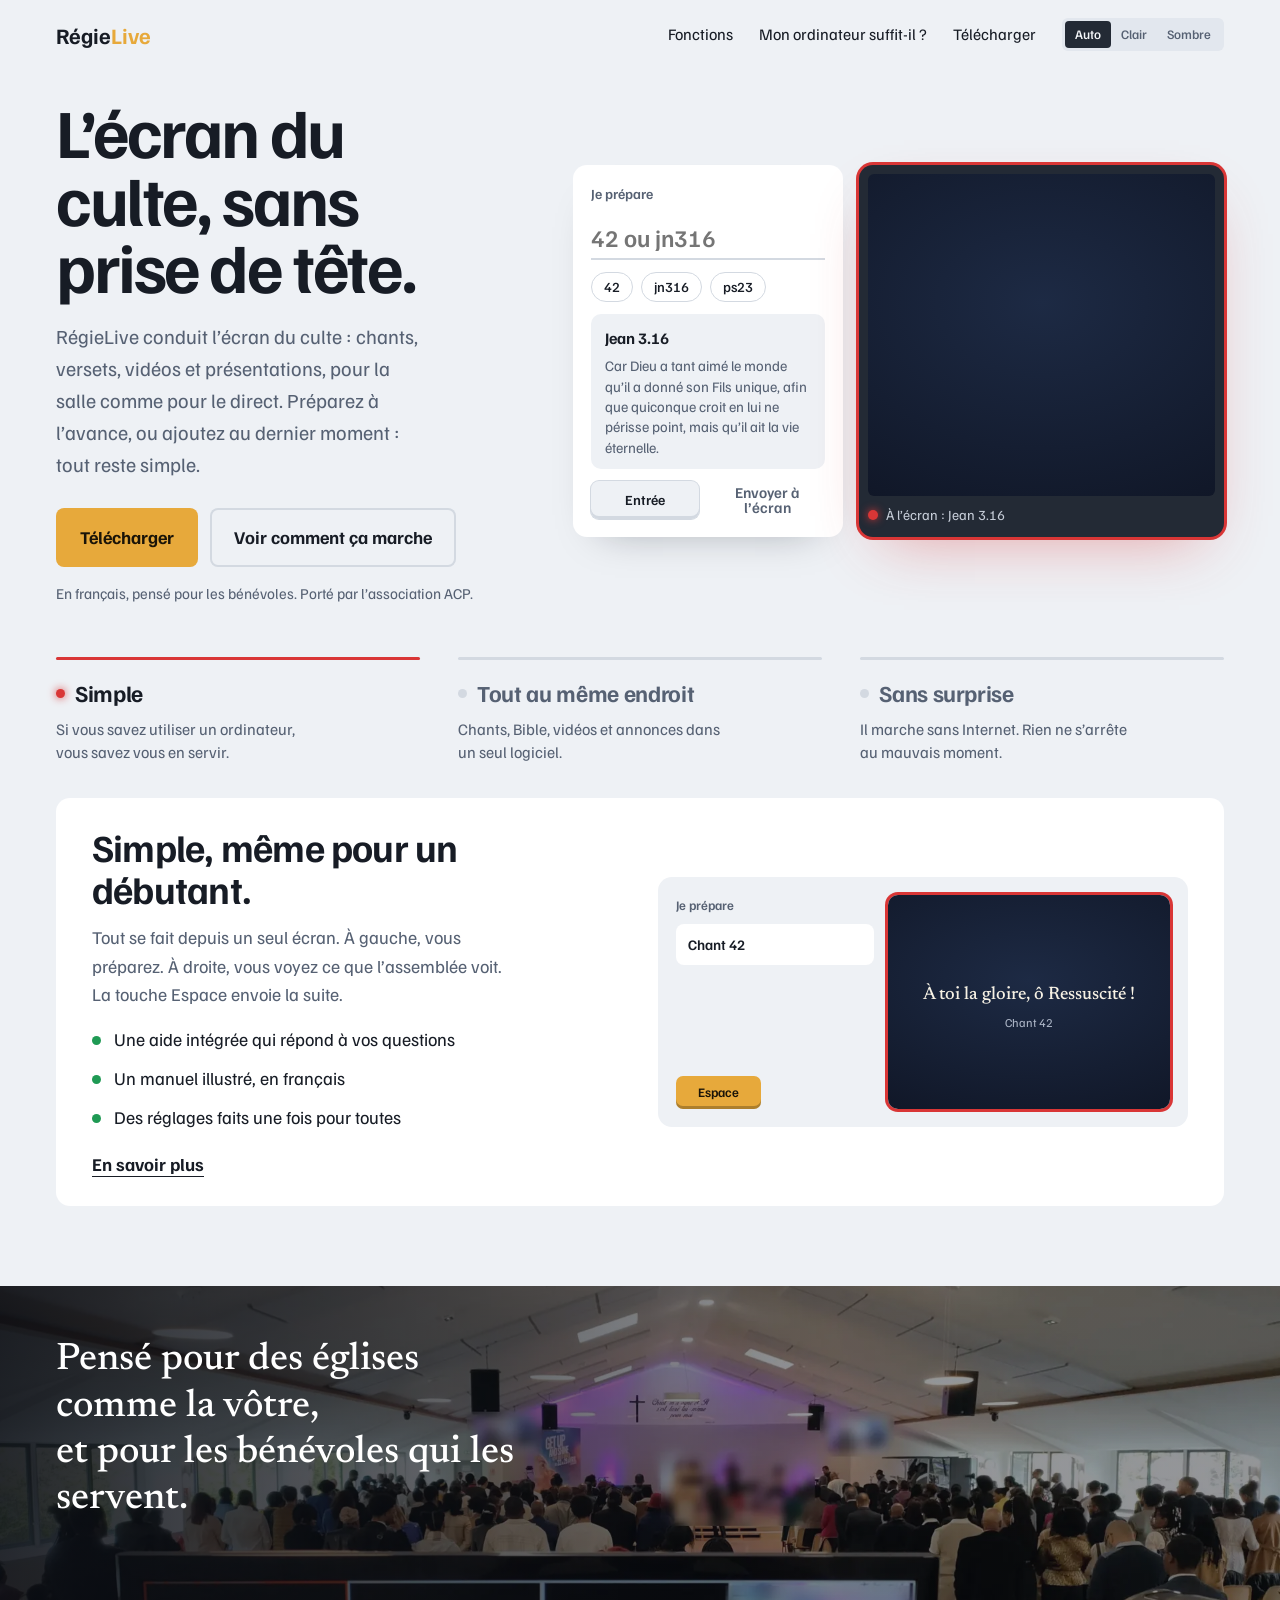
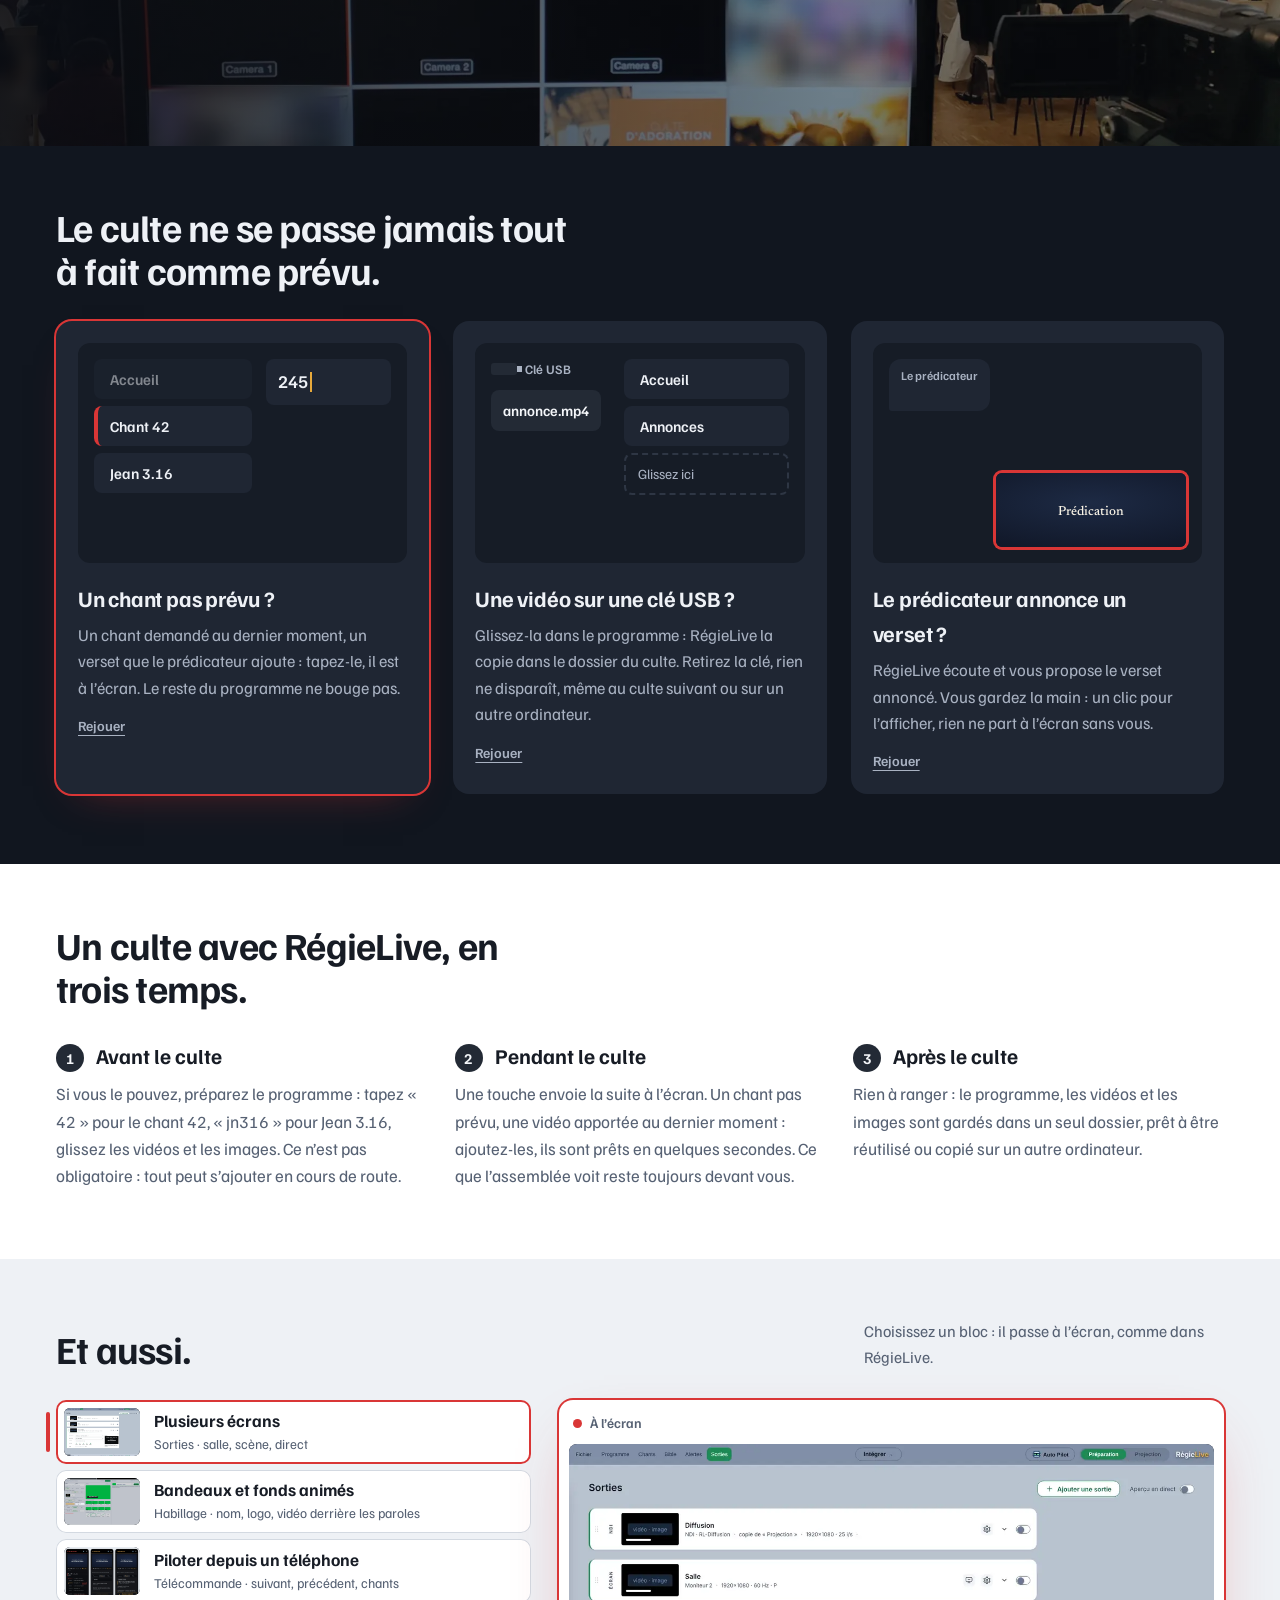
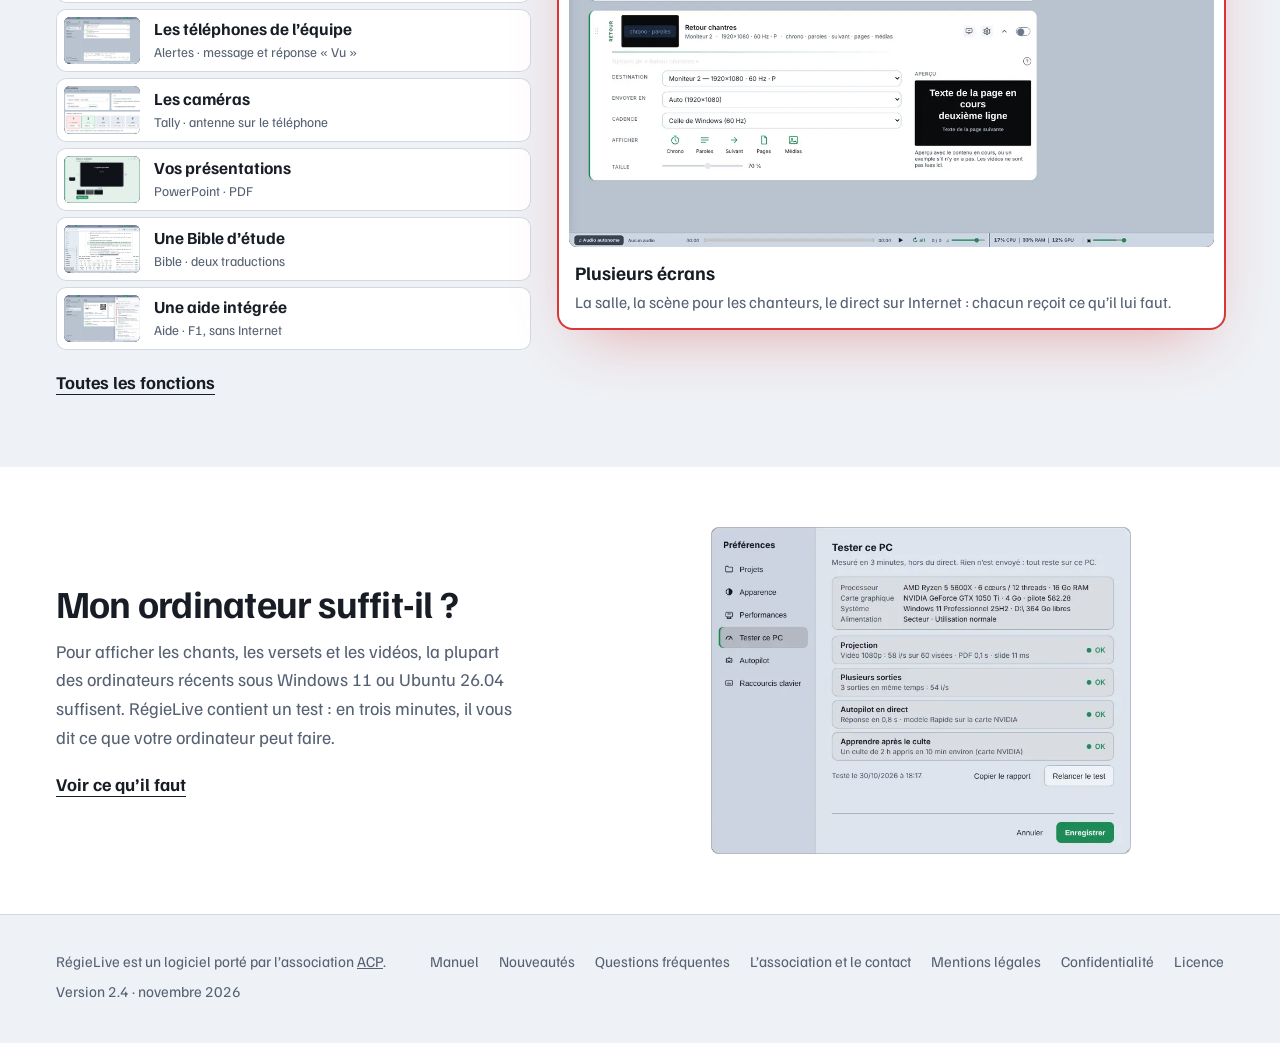
==== commit d5cecc77: "RégieLive 2.4 : nouveautés, fonctions (chat du direct, temps de parole), manuel et guide rapide (édi" ====
--- a/index.html
+++ b/index.html
@@ -115,6 +115,6 @@
 </section>
 
 </main>
-<footer class="l"><div class="pied"><span>RégieLive est un logiciel porté par l’association <a href="https://acproduction-asso.github.io" target="_blank" rel="noopener">ACP</a>.</span><span>Version 2.3 · novembre 2026</span></div><nav aria-label="Pied de page"><a href="manuel.html">Manuel</a><a href="nouveautes.html">Nouveautés</a><a href="questions.html">Questions fréquentes</a><a href="association.html">L’association et le contact</a><a href="mentions-legales.html">Mentions légales</a><a href="confidentialite.html">Confidentialité</a><a href="licence.html">Licence</a></nav></footer>
+<footer class="l"><div class="pied"><span>RégieLive est un logiciel porté par l’association <a href="https://acproduction-asso.github.io" target="_blank" rel="noopener">ACP</a>.</span><span>Version 2.4 · novembre 2026</span></div><nav aria-label="Pied de page"><a href="manuel.html">Manuel</a><a href="nouveautes.html">Nouveautés</a><a href="questions.html">Questions fréquentes</a><a href="association.html">L’association et le contact</a><a href="mentions-legales.html">Mentions légales</a><a href="confidentialite.html">Confidentialité</a><a href="licence.html">Licence</a></nav></footer>
 <script src="assets/theme.js"></script><script src="assets/accueil.js"></script>
 </body></html>
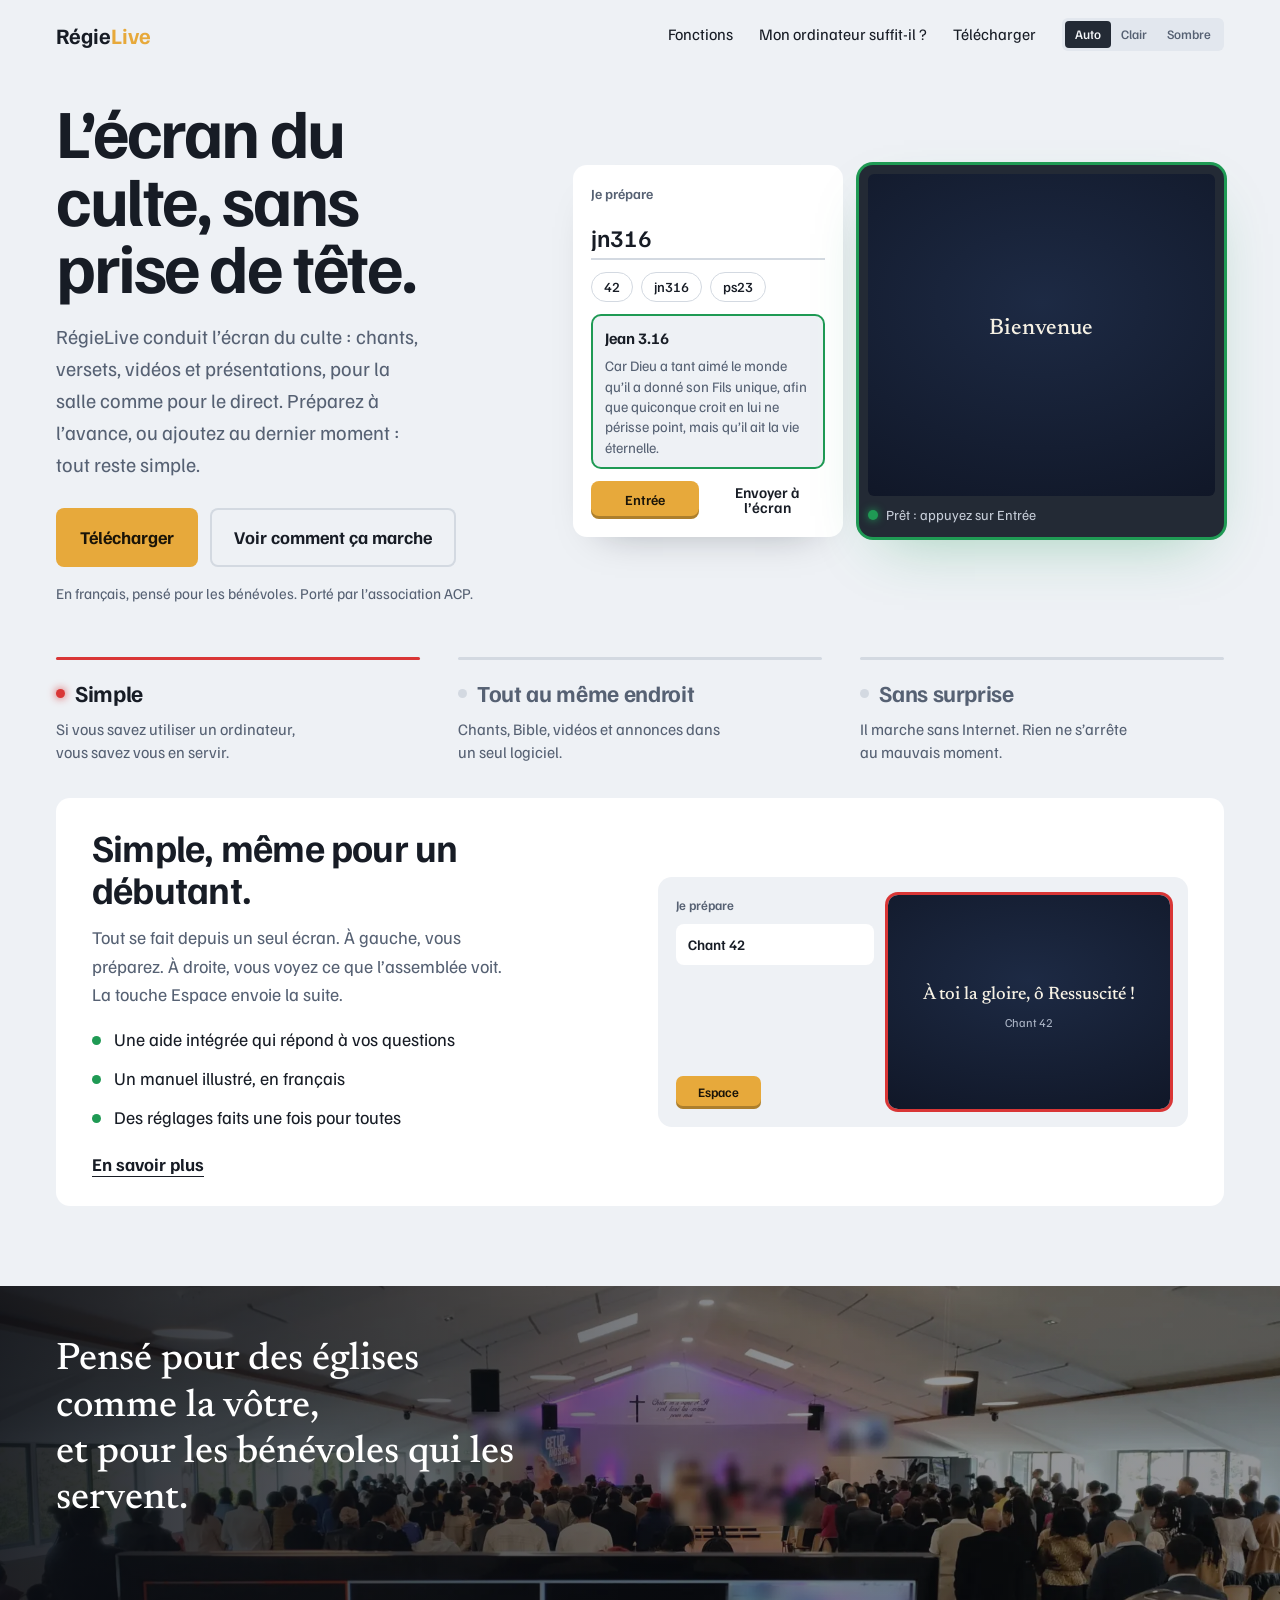
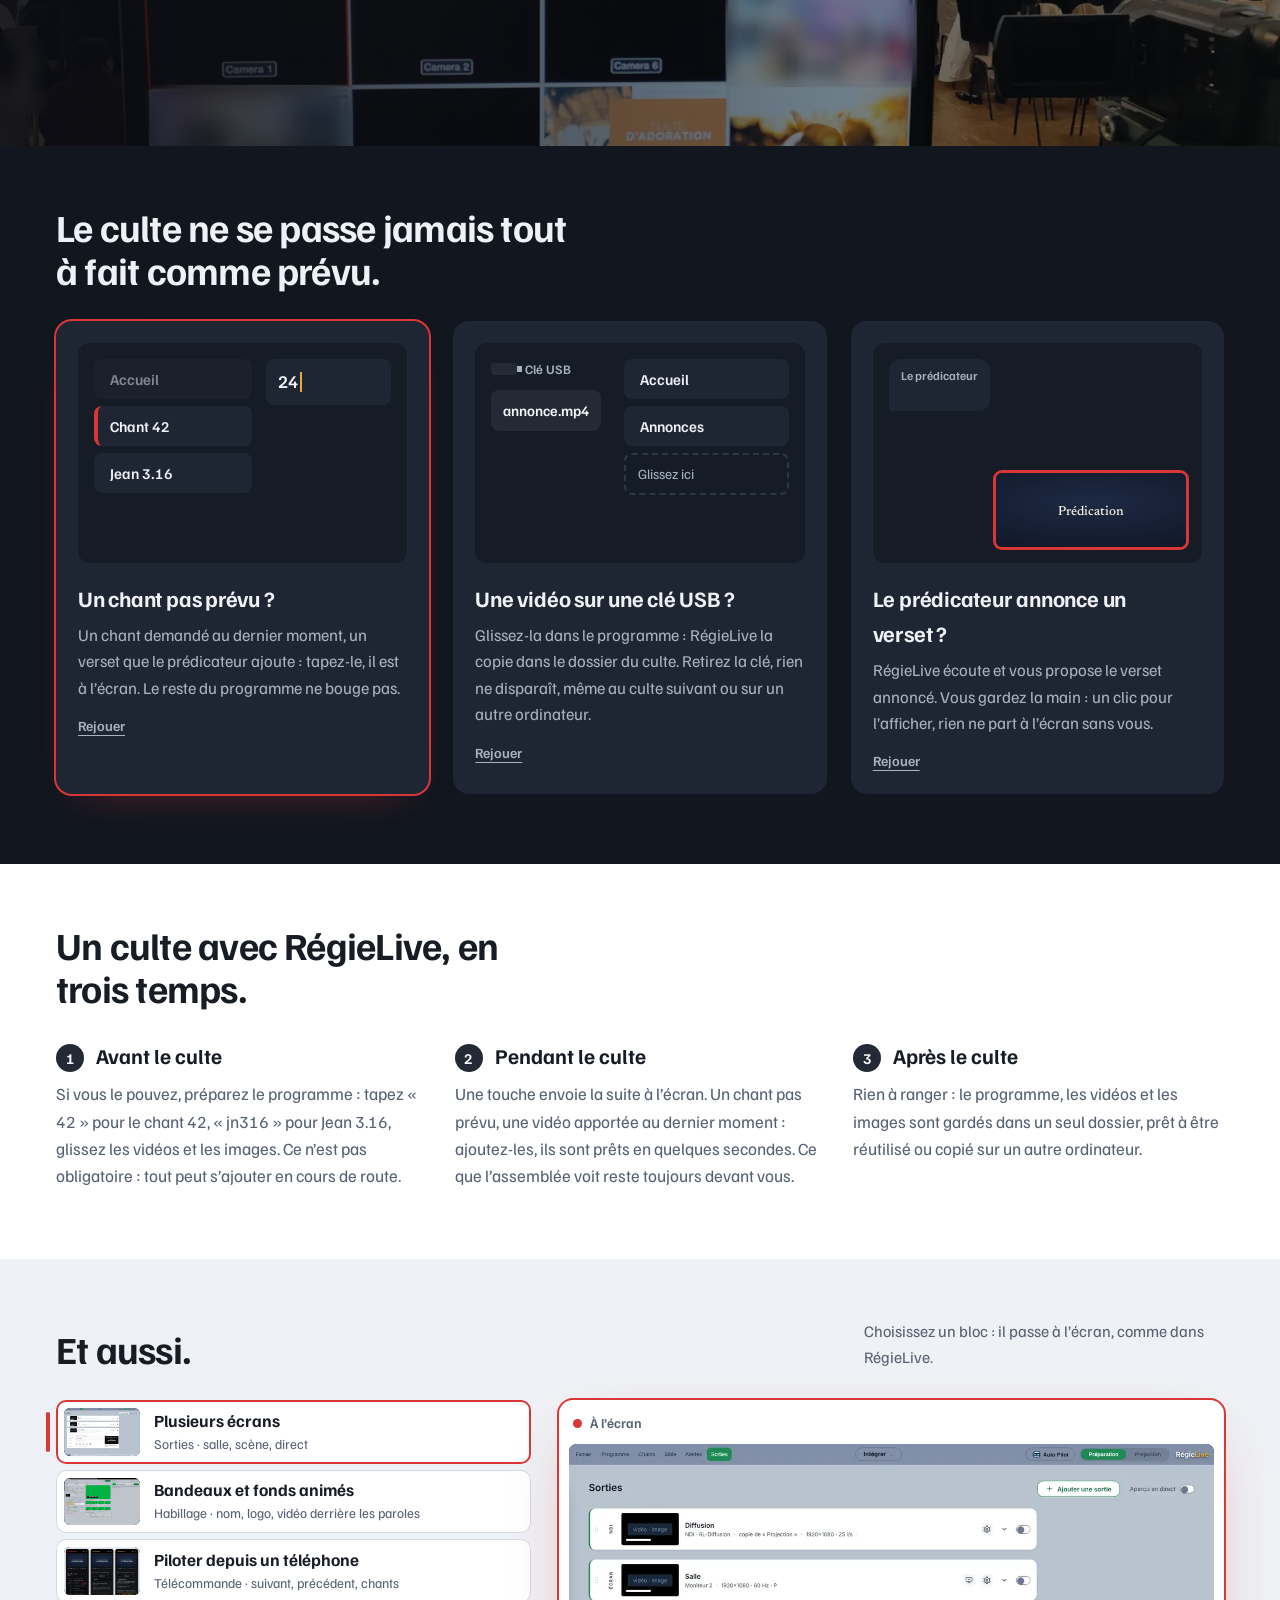
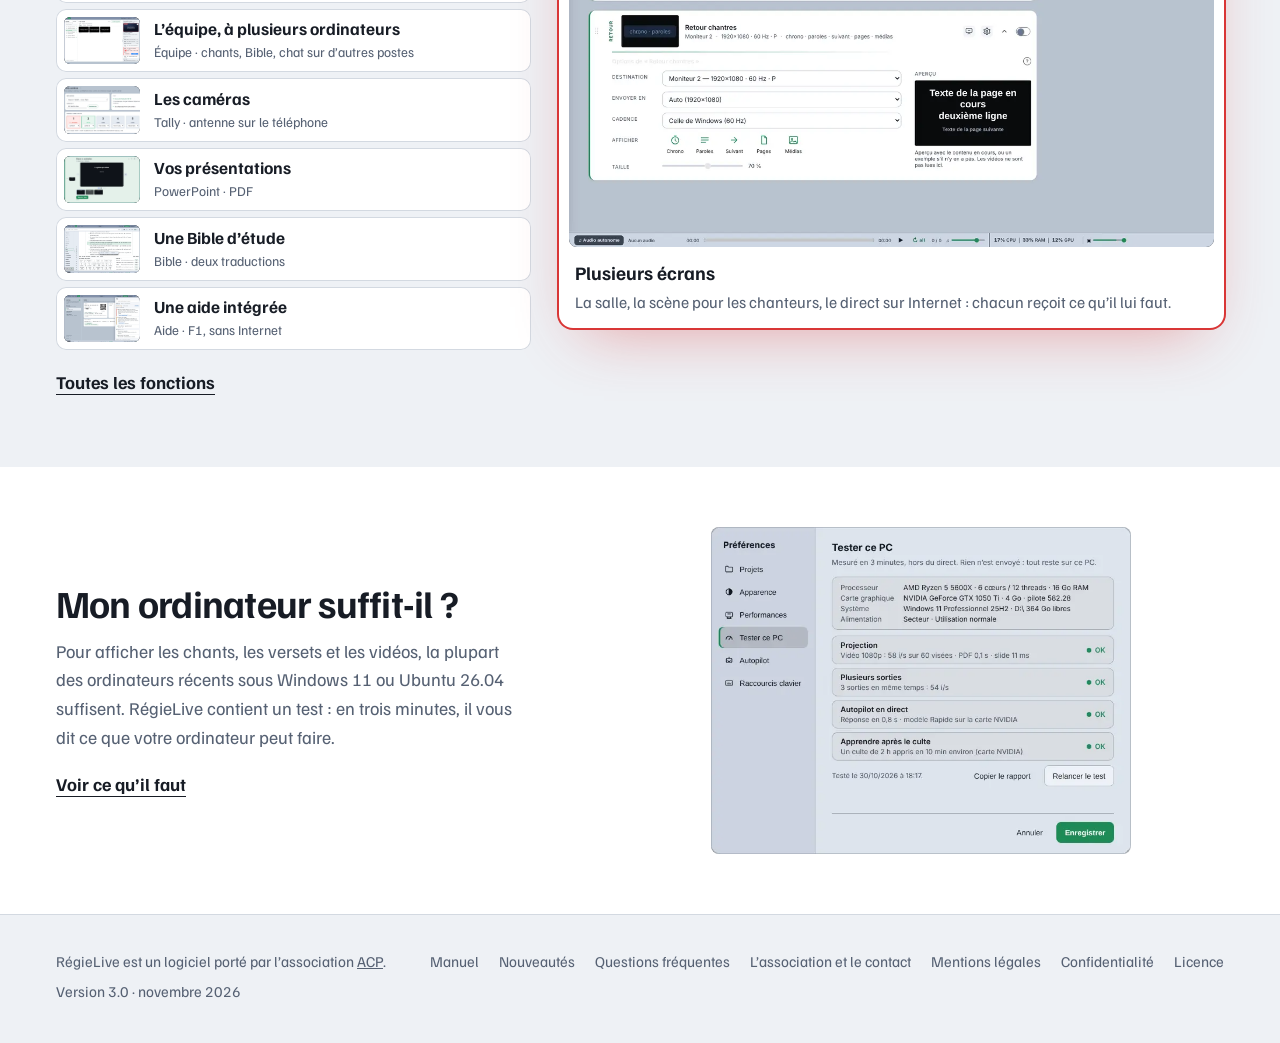
==== commit 5564596b: "RégieLive 3.0 : nouveautés, fonctions (travailler à plusieurs ordinateurs), accueil, questions, manu" ====
--- a/index.html
+++ b/index.html
@@ -104,8 +104,8 @@
 <section class="aussi l" aria-labelledby="aussi-t">
  <div class="fx-tete"><h2 id="aussi-t">Et aussi.</h2><p>Choisissez un bloc : il passe à l’écran, comme dans RégieLive.</p></div>
  <div class="fx">
-  <ol class="fx-rail" aria-label="Autres fonctions"><li><button type="button" class="fx-bloc" data-i="ecrans" aria-pressed="true"><span class="fx-vig"><img class="v-clair" src="img/s9-liste.webp" alt="" loading="lazy"><img class="v-sombre" src="img/s9-liste-sombre.webp" alt="" loading="lazy"></span><span class="fx-txt"><b>Plusieurs écrans</b><small>Sorties · salle, scène, direct</small></span></button></li><li><button type="button" class="fx-bloc" data-i="bandeaux" aria-pressed="false"><span class="fx-vig"><img class="v-clair" src="img/s10-bandeaux.webp" alt="" loading="lazy"><img class="v-sombre" src="img/s10-bandeaux-sombre.webp" alt="" loading="lazy"></span><span class="fx-txt"><b>Bandeaux et fonds animés</b><small>Habillage · nom, logo, vidéo derrière les paroles</small></span></button></li><li><button type="button" class="fx-bloc" data-i="telecommande" aria-pressed="false"><span class="fx-vig"><img class="v-clair" src="img/s8-telecommande.webp" alt="" loading="lazy"><img class="v-sombre" src="img/s8-telecommande-sombre.webp" alt="" loading="lazy"></span><span class="fx-txt"><b>Piloter depuis un téléphone</b><small>Télécommande · suivant, précédent, chants</small></span></button></li><li><button type="button" class="fx-bloc" data-i="equipe" aria-pressed="false"><span class="fx-vig"><img class="v-clair" src="img/s8-alertes.webp" alt="" loading="lazy"><img class="v-sombre" src="img/s8-alertes-sombre.webp" alt="" loading="lazy"></span><span class="fx-txt"><b>Les téléphones de l’équipe</b><small>Alertes · message et réponse « Vu »</small></span></button></li><li><button type="button" class="fx-bloc" data-i="cameras" aria-pressed="false"><span class="fx-vig"><img class="v-clair" src="img/s8-tally.webp" alt="" loading="lazy"><img class="v-sombre" src="img/s8-tally-sombre.webp" alt="" loading="lazy"></span><span class="fx-txt"><b>Les caméras</b><small>Tally · antenne sur le téléphone</small></span></button></li><li><button type="button" class="fx-bloc" data-i="presentations" aria-pressed="false"><span class="fx-vig"><img class="v-clair" src="img/s4-slide.webp" alt="" loading="lazy"><img class="v-sombre" src="img/s4-slide-sombre.webp" alt="" loading="lazy"></span><span class="fx-txt"><b>Vos présentations</b><small>PowerPoint · PDF</small></span></button></li><li><button type="button" class="fx-bloc" data-i="bible" aria-pressed="false"><span class="fx-vig"><img class="v-clair" src="img/s7-etude.webp" alt="" loading="lazy"><img class="v-sombre" src="img/s7-etude-sombre.webp" alt="" loading="lazy"></span><span class="fx-txt"><b>Une Bible d’étude</b><small>Bible · deux traductions</small></span></button></li><li><button type="button" class="fx-bloc" data-i="aide" aria-pressed="false"><span class="fx-vig"><img class="v-clair" src="img/s1-aide.webp" alt="" loading="lazy"><img class="v-sombre" src="img/s1-aide-sombre.webp" alt="" loading="lazy"></span><span class="fx-txt"><b>Une aide intégrée</b><small>Aide · F1, sans Internet</small></span></button></li></ol>
-  <div class="fx-prog"><div class="fx-bar"><span class="fx-pt" aria-hidden="true"></span>À l’écran</div><figure class="fx-vue" data-i="ecrans"><div class="fx-cadre"><img class="v-clair" src="img/s9-liste.webp" alt="La page Sorties de RégieLive" loading="lazy"><img class="v-sombre" src="img/s9-liste-sombre.webp" alt="La page Sorties de RégieLive" loading="lazy"></div><figcaption><b>Plusieurs écrans</b> La salle, la scène pour les chanteurs, le direct sur Internet : chacun reçoit ce qu’il lui faut.</figcaption></figure><figure class="fx-vue" data-i="bandeaux" hidden><div class="fx-cadre"><img class="v-clair" src="img/s10-bandeaux.webp" alt="L’éditeur de bandeaux de RégieLive" loading="lazy"><img class="v-sombre" src="img/s10-bandeaux-sombre.webp" alt="L’éditeur de bandeaux de RégieLive" loading="lazy"></div><figcaption><b>Bandeaux et fonds animés</b> Le nom de l’orateur ou le logo de l’église en bandeau animé sur le direct, et une vidéo qui tourne derrière les paroles des chants.</figcaption></figure><figure class="fx-vue" data-i="telecommande" hidden><div class="fx-cadre"><img class="v-clair" src="img/s8-telecommande.webp" alt="La télécommande de RégieLive sur un téléphone" loading="lazy"><img class="v-sombre" src="img/s8-telecommande-sombre.webp" alt="La télécommande de RégieLive sur un téléphone" loading="lazy"></div><figcaption><b>Piloter depuis un téléphone</b> Le prédicateur ou le responsable avance lui-même depuis son téléphone : suivant, précédent, un chant ou un verset hors programme.</figcaption></figure><figure class="fx-vue" data-i="equipe" hidden><div class="fx-cadre"><img class="v-clair" src="img/s8-alertes.webp" alt="Les alertes envoyées aux téléphones de l’équipe" loading="lazy"><img class="v-sombre" src="img/s8-alertes-sombre.webp" alt="Les alertes envoyées aux téléphones de l’équipe" loading="lazy"></div><figcaption><b>Les téléphones de l’équipe</b> Un message discret à l’équipe technique, qui répond « Vu » depuis son téléphone.</figcaption></figure><figure class="fx-vue" data-i="cameras" hidden><div class="fx-cadre"><img class="v-clair" src="img/s8-tally.webp" alt="Le tally des caméras sur téléphone" loading="lazy"><img class="v-sombre" src="img/s8-tally-sombre.webp" alt="Le tally des caméras sur téléphone" loading="lazy"></div><figcaption><b>Les caméras</b> Le cadreur voit sur son téléphone quand sa caméra passe à l’antenne.</figcaption></figure><figure class="fx-vue" data-i="presentations" hidden><div class="fx-cadre"><img class="v-clair" src="img/s4-slide.webp" alt="Une présentation dans RégieLive" loading="lazy"><img class="v-sombre" src="img/s4-slide-sombre.webp" alt="Une présentation dans RégieLive" loading="lazy"></div><figcaption><b>Vos présentations</b> PowerPoint et PDF s’affichent tels quels, animations comprises.</figcaption></figure><figure class="fx-vue" data-i="bible" hidden><div class="fx-cadre"><img class="v-clair" src="img/s7-etude.webp" alt="La Bible d’étude de RégieLive" loading="lazy"><img class="v-sombre" src="img/s7-etude-sombre.webp" alt="La Bible d’étude de RégieLive" loading="lazy"></div><figcaption><b>Une Bible d’étude</b> Deux traductions côte à côte, les mots d’origine et les versets liés.</figcaption></figure><figure class="fx-vue" data-i="aide" hidden><div class="fx-cadre"><img class="v-clair" src="img/s1-aide.webp" alt="L’aide intégrée de RégieLive" loading="lazy"><img class="v-sombre" src="img/s1-aide-sombre.webp" alt="L’aide intégrée de RégieLive" loading="lazy"></div><figcaption><b>Une aide intégrée</b> Une question ? La réponse est dans le logiciel, sans Internet.</figcaption></figure></div>
+  <ol class="fx-rail" aria-label="Autres fonctions"><li><button type="button" class="fx-bloc" data-i="ecrans" aria-pressed="true"><span class="fx-vig"><img class="v-clair" src="img/s9-liste.webp" alt="" loading="lazy"><img class="v-sombre" src="img/s9-liste-sombre.webp" alt="" loading="lazy"></span><span class="fx-txt"><b>Plusieurs écrans</b><small>Sorties · salle, scène, direct</small></span></button></li><li><button type="button" class="fx-bloc" data-i="bandeaux" aria-pressed="false"><span class="fx-vig"><img class="v-clair" src="img/s10-bandeaux.webp" alt="" loading="lazy"><img class="v-sombre" src="img/s10-bandeaux-sombre.webp" alt="" loading="lazy"></span><span class="fx-txt"><b>Bandeaux et fonds animés</b><small>Habillage · nom, logo, vidéo derrière les paroles</small></span></button></li><li><button type="button" class="fx-bloc" data-i="telecommande" aria-pressed="false"><span class="fx-vig"><img class="v-clair" src="img/s8-telecommande.webp" alt="" loading="lazy"><img class="v-sombre" src="img/s8-telecommande-sombre.webp" alt="" loading="lazy"></span><span class="fx-txt"><b>Piloter depuis un téléphone</b><small>Télécommande · suivant, précédent, chants</small></span></button></li><li><button type="button" class="fx-bloc" data-i="equipe" aria-pressed="false"><span class="fx-vig"><img class="v-clair" src="img/p2-poste.webp" alt="" loading="lazy"><img class="v-sombre" src="img/p2-poste-sombre.webp" alt="" loading="lazy"></span><span class="fx-txt"><b>L’équipe, à plusieurs ordinateurs</b><small>Équipe · chants, Bible, chat sur d’autres postes</small></span></button></li><li><button type="button" class="fx-bloc" data-i="cameras" aria-pressed="false"><span class="fx-vig"><img class="v-clair" src="img/s8-tally.webp" alt="" loading="lazy"><img class="v-sombre" src="img/s8-tally-sombre.webp" alt="" loading="lazy"></span><span class="fx-txt"><b>Les caméras</b><small>Tally · antenne sur le téléphone</small></span></button></li><li><button type="button" class="fx-bloc" data-i="presentations" aria-pressed="false"><span class="fx-vig"><img class="v-clair" src="img/s4-slide.webp" alt="" loading="lazy"><img class="v-sombre" src="img/s4-slide-sombre.webp" alt="" loading="lazy"></span><span class="fx-txt"><b>Vos présentations</b><small>PowerPoint · PDF</small></span></button></li><li><button type="button" class="fx-bloc" data-i="bible" aria-pressed="false"><span class="fx-vig"><img class="v-clair" src="img/s7-etude.webp" alt="" loading="lazy"><img class="v-sombre" src="img/s7-etude-sombre.webp" alt="" loading="lazy"></span><span class="fx-txt"><b>Une Bible d’étude</b><small>Bible · deux traductions</small></span></button></li><li><button type="button" class="fx-bloc" data-i="aide" aria-pressed="false"><span class="fx-vig"><img class="v-clair" src="img/s1-aide.webp" alt="" loading="lazy"><img class="v-sombre" src="img/s1-aide-sombre.webp" alt="" loading="lazy"></span><span class="fx-txt"><b>Une aide intégrée</b><small>Aide · F1, sans Internet</small></span></button></li></ol>
+  <div class="fx-prog"><div class="fx-bar"><span class="fx-pt" aria-hidden="true"></span>À l’écran</div><figure class="fx-vue" data-i="ecrans"><div class="fx-cadre"><img class="v-clair" src="img/s9-liste.webp" alt="La page Sorties de RégieLive" loading="lazy"><img class="v-sombre" src="img/s9-liste-sombre.webp" alt="La page Sorties de RégieLive" loading="lazy"></div><figcaption><b>Plusieurs écrans</b> La salle, la scène pour les chanteurs, le direct sur Internet : chacun reçoit ce qu’il lui faut.</figcaption></figure><figure class="fx-vue" data-i="bandeaux" hidden><div class="fx-cadre"><img class="v-clair" src="img/s10-bandeaux.webp" alt="L’éditeur de bandeaux de RégieLive" loading="lazy"><img class="v-sombre" src="img/s10-bandeaux-sombre.webp" alt="L’éditeur de bandeaux de RégieLive" loading="lazy"></div><figcaption><b>Bandeaux et fonds animés</b> Le nom de l’orateur ou le logo de l’église en bandeau animé sur le direct, et une vidéo qui tourne derrière les paroles des chants.</figcaption></figure><figure class="fx-vue" data-i="telecommande" hidden><div class="fx-cadre"><img class="v-clair" src="img/s8-telecommande.webp" alt="La télécommande de RégieLive sur un téléphone" loading="lazy"><img class="v-sombre" src="img/s8-telecommande-sombre.webp" alt="La télécommande de RégieLive sur un téléphone" loading="lazy"></div><figcaption><b>Piloter depuis un téléphone</b> Le prédicateur ou le responsable avance lui-même depuis son téléphone : suivant, précédent, un chant ou un verset hors programme.</figcaption></figure><figure class="fx-vue" data-i="equipe" hidden><div class="fx-cadre"><img class="v-clair" src="img/p2-poste.webp" alt="Un poste Chants de RégieLive, avec le programme du culte" loading="lazy"><img class="v-sombre" src="img/p2-poste-sombre.webp" alt="Un poste Chants de RégieLive, avec le programme du culte" loading="lazy"></div><figcaption><b>L’équipe, à plusieurs ordinateurs</b> Chacun son poste : les chants, la Bible ou le chat sur un autre ordinateur, et la régie pilotable depuis la sonorisation. Les téléphones de l’équipe reçoivent toujours les messages.</figcaption></figure><figure class="fx-vue" data-i="cameras" hidden><div class="fx-cadre"><img class="v-clair" src="img/s8-tally.webp" alt="Le tally des caméras sur téléphone" loading="lazy"><img class="v-sombre" src="img/s8-tally-sombre.webp" alt="Le tally des caméras sur téléphone" loading="lazy"></div><figcaption><b>Les caméras</b> Le cadreur voit sur son téléphone quand sa caméra passe à l’antenne.</figcaption></figure><figure class="fx-vue" data-i="presentations" hidden><div class="fx-cadre"><img class="v-clair" src="img/s4-slide.webp" alt="Une présentation dans RégieLive" loading="lazy"><img class="v-sombre" src="img/s4-slide-sombre.webp" alt="Une présentation dans RégieLive" loading="lazy"></div><figcaption><b>Vos présentations</b> PowerPoint et PDF s’affichent tels quels, animations comprises.</figcaption></figure><figure class="fx-vue" data-i="bible" hidden><div class="fx-cadre"><img class="v-clair" src="img/s7-etude.webp" alt="La Bible d’étude de RégieLive" loading="lazy"><img class="v-sombre" src="img/s7-etude-sombre.webp" alt="La Bible d’étude de RégieLive" loading="lazy"></div><figcaption><b>Une Bible d’étude</b> Deux traductions côte à côte, les mots d’origine et les versets liés.</figcaption></figure><figure class="fx-vue" data-i="aide" hidden><div class="fx-cadre"><img class="v-clair" src="img/s1-aide.webp" alt="L’aide intégrée de RégieLive" loading="lazy"><img class="v-sombre" src="img/s1-aide-sombre.webp" alt="L’aide intégrée de RégieLive" loading="lazy"></div><figcaption><b>Une aide intégrée</b> Une question ? La réponse est dans le logiciel, sans Internet.</figcaption></figure></div>
  </div>
  <a class="plus" href="fonctions.html">Toutes les fonctions</a>
 </section>
@@ -115,6 +115,6 @@
 </section>
 
 </main>
-<footer class="l"><div class="pied"><span>RégieLive est un logiciel porté par l’association <a href="https://acproduction-asso.github.io" target="_blank" rel="noopener">ACP</a>.</span><span>Version 2.4 · novembre 2026</span></div><nav aria-label="Pied de page"><a href="manuel.html">Manuel</a><a href="nouveautes.html">Nouveautés</a><a href="questions.html">Questions fréquentes</a><a href="association.html">L’association et le contact</a><a href="mentions-legales.html">Mentions légales</a><a href="confidentialite.html">Confidentialité</a><a href="licence.html">Licence</a></nav></footer>
+<footer class="l"><div class="pied"><span>RégieLive est un logiciel porté par l’association <a href="https://acproduction-asso.github.io" target="_blank" rel="noopener">ACP</a>.</span><span>Version 3.0 · novembre 2026</span></div><nav aria-label="Pied de page"><a href="manuel.html">Manuel</a><a href="nouveautes.html">Nouveautés</a><a href="questions.html">Questions fréquentes</a><a href="association.html">L’association et le contact</a><a href="mentions-legales.html">Mentions légales</a><a href="confidentialite.html">Confidentialité</a><a href="licence.html">Licence</a></nav></footer>
 <script src="assets/theme.js"></script><script src="assets/accueil.js"></script>
 </body></html>
